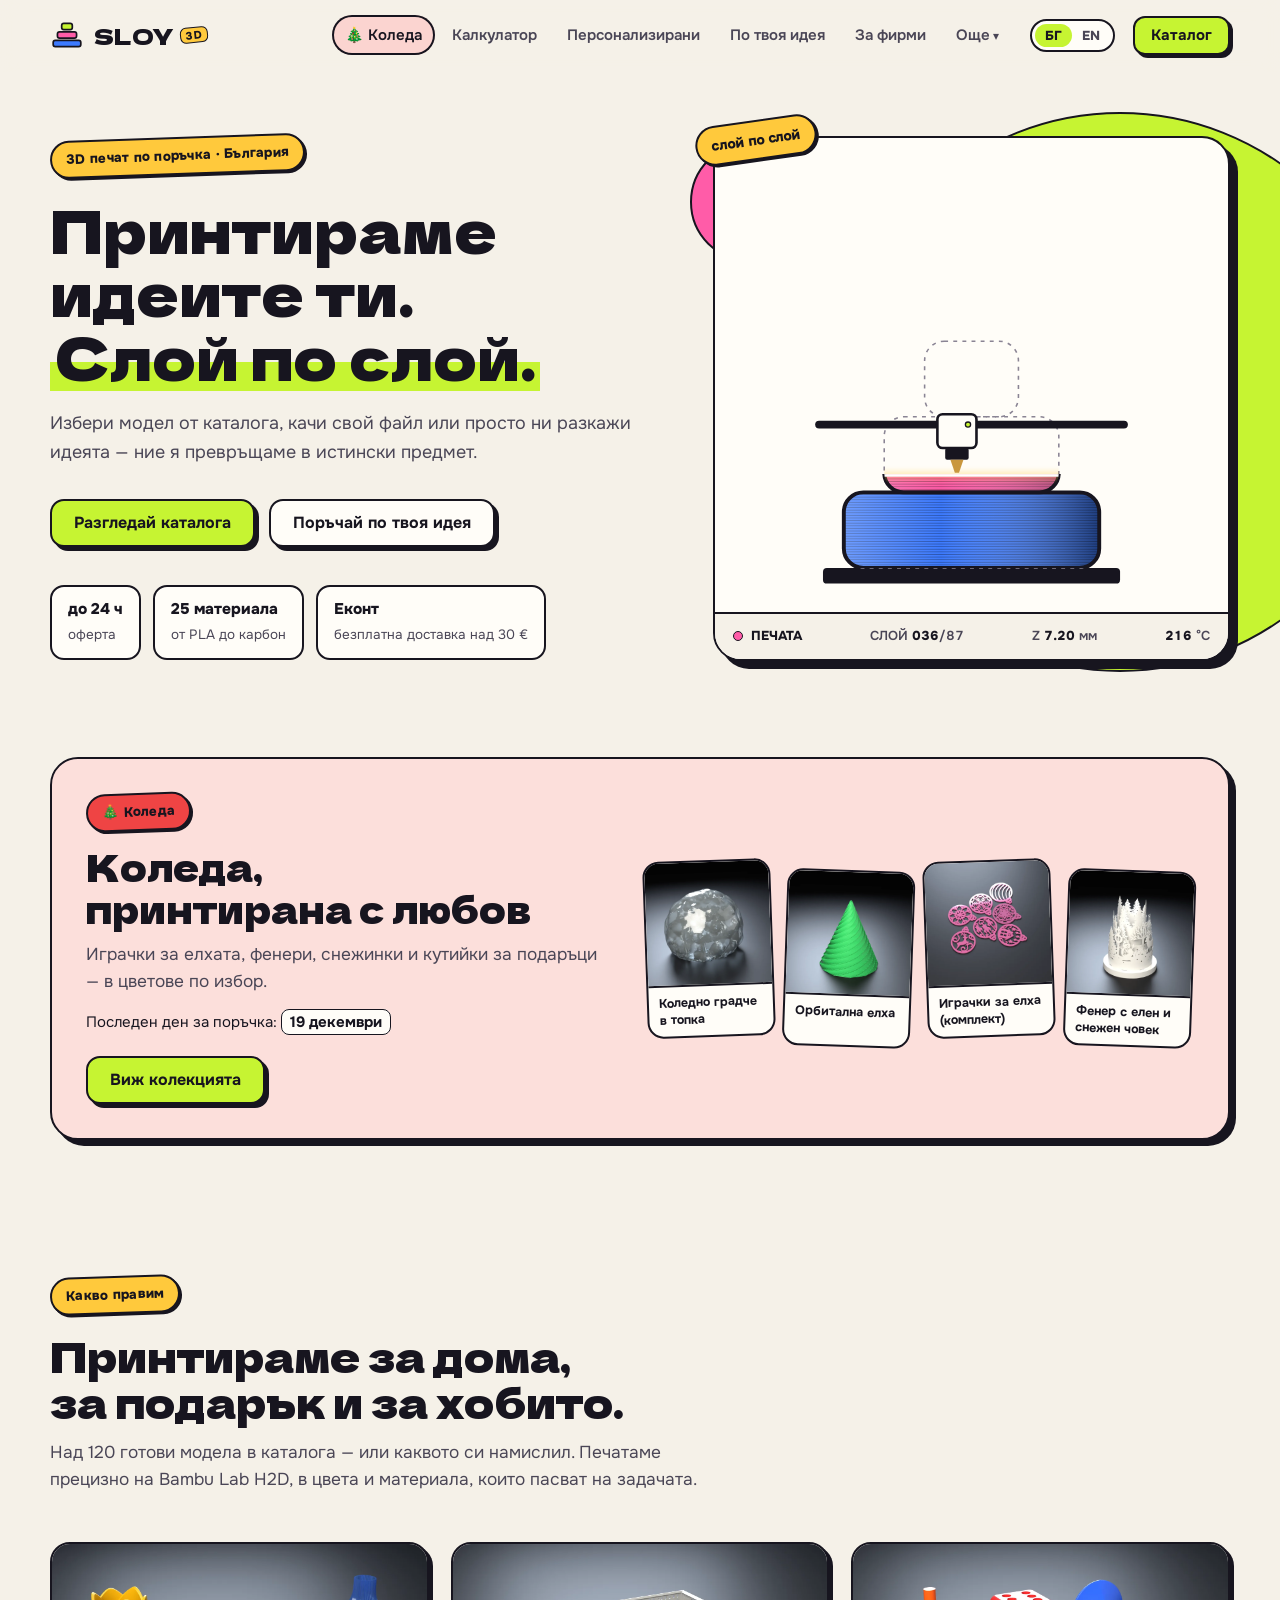
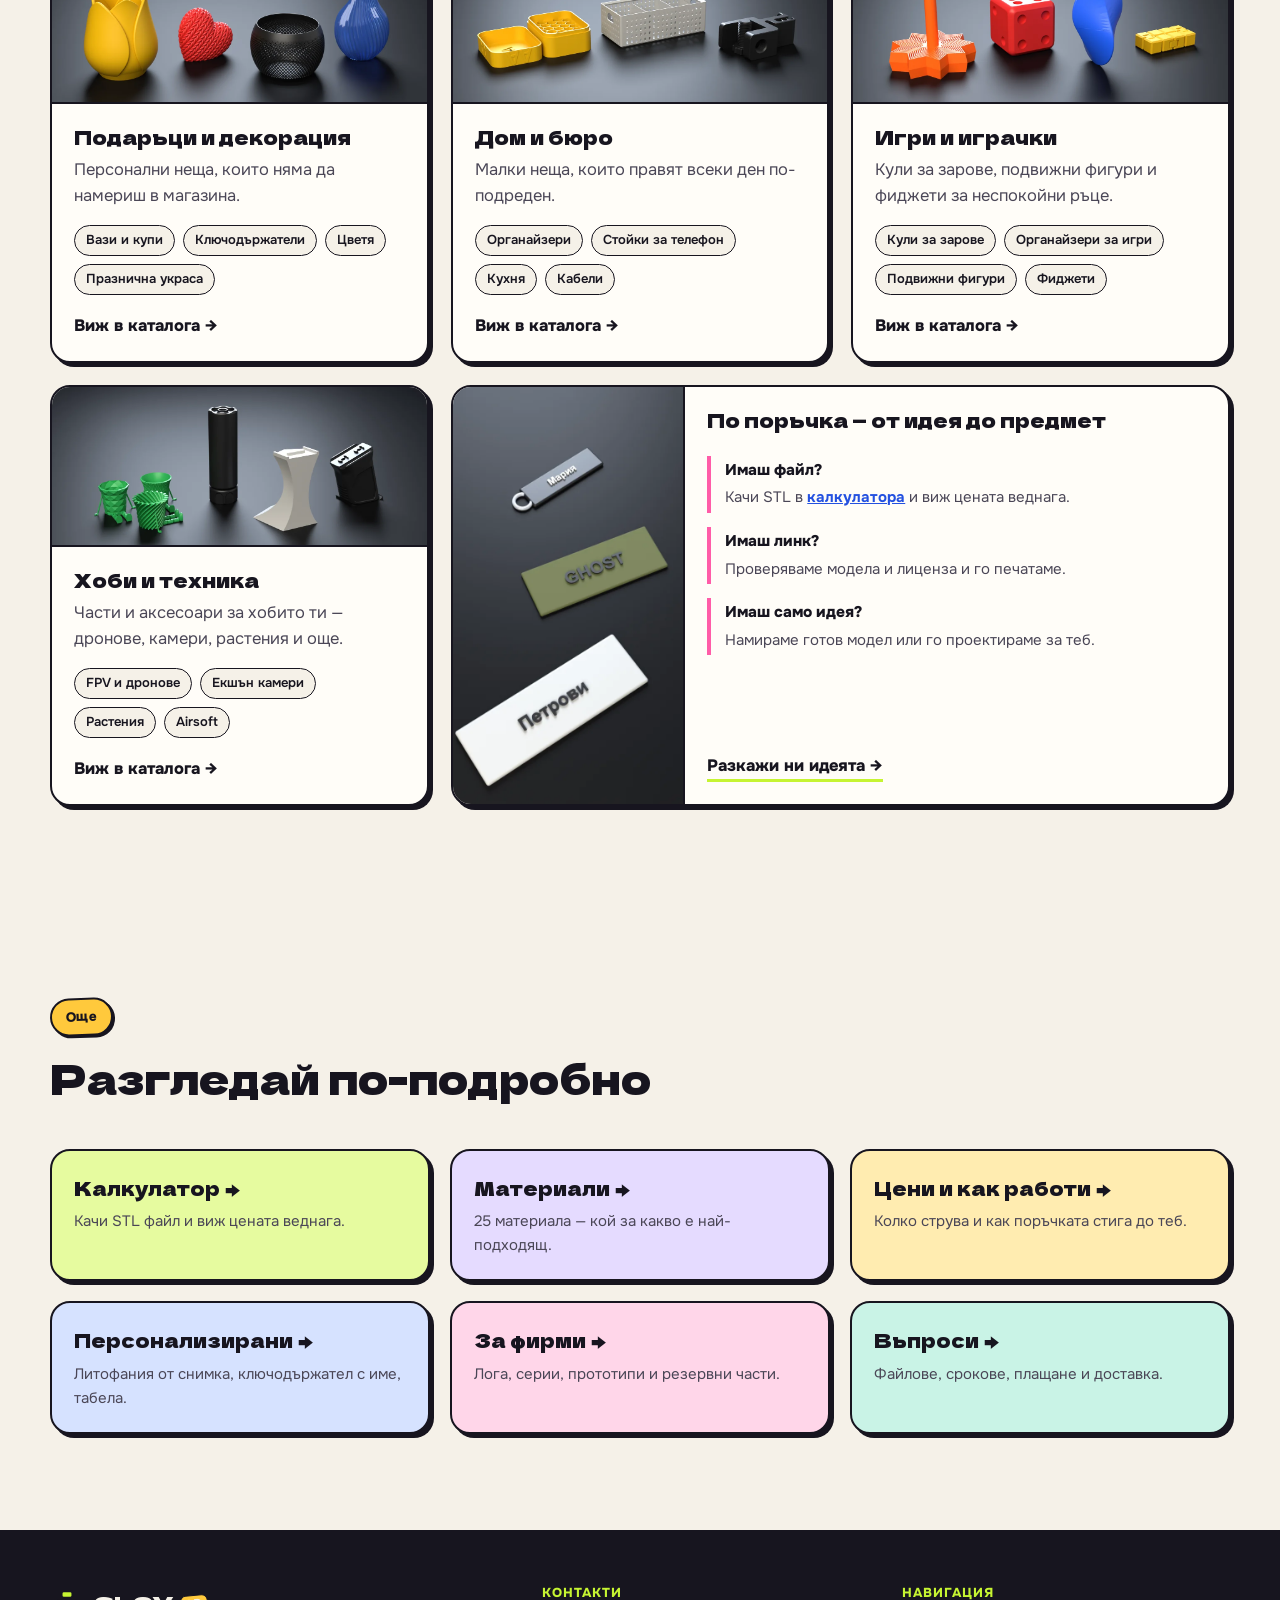
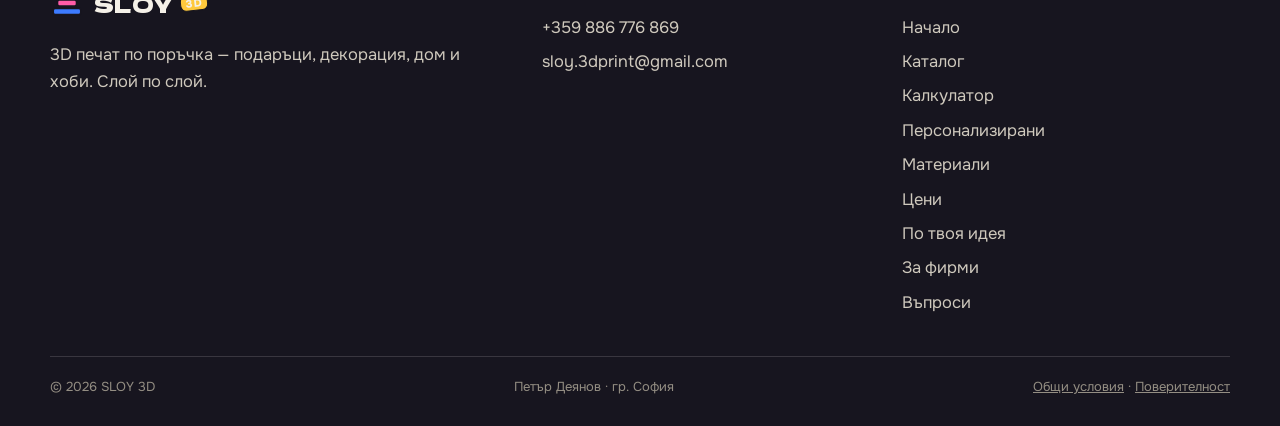
==== index.html @ d0e67b60 "Сайтът е видим за Google (noindex само на служебните страници) Co-Authored-By: Claude Opus 5.5 <nore" ====
<!doctype html>
<html lang="bg">
<head>
  <meta charset="utf-8">
  <meta name="viewport" content="width=device-width, initial-scale=1">
  <script>try{var l=new URLSearchParams(location.search).get('lang')||localStorage.getItem('sloy-lang');if(l==='en'){document.documentElement.classList.add('i18n-hide');setTimeout(function(){document.documentElement.classList.remove('i18n-hide')},1500)}}catch(e){}</script>
  <title>SLOY 3D — 3D принтиране по поръчка | Подаръци, декорация, дом и хоби</title>
  <meta name="description" content="3D печат по поръчка: подаръци, декорация, играчки, органайзери и части за дома и хобито. Пращаш файл, линк или идея — получаваш оферта до 24 часа. Доставка в цяла България.">
  <meta name="theme-color" content="#f5f1e8">
  <link rel="icon" href="favicon.svg" type="image/svg+xml">
  <meta property="og:type" content="website">
  <meta property="og:site_name" content="SLOY 3D">
  <meta property="og:title" content="SLOY 3D — Принтираме идеите ти. Слой по слой.">
  <meta property="og:description" content="3D печат по поръчка за дома, за подарък и за хобито. Оферта до 24 часа, доставка в цяла България.">
  <meta property="og:locale" content="bg_BG">
  <link rel="preconnect" href="https://fonts.googleapis.com">
  <link rel="preconnect" href="https://fonts.gstatic.com" crossorigin>
  <link rel="stylesheet" href="https://fonts.googleapis.com/css2?family=Dela+Gothic+One&family=Onest:wght@400;500;600;700;800&display=swap">
  <link rel="stylesheet" href="styles.css">
  <script src="i18n.js" defer></script>
  <script src="config.js" defer></script>
  <script src="products.js" defer></script>
  <script src="script.js" defer></script>
</head>
<body>
  <a class="skip" href="#main">Към съдържанието</a>

  <header class="site-header">
    <div class="wrap header-inner">
      <a class="brand" href="index.html" aria-label="SLOY 3D — начало">
        <svg class="brand-mark" viewBox="0 0 32 32" aria-hidden="true">
          <rect x="3" y="21" width="26" height="6" rx="2" fill="currentColor" opacity=".45"/>
          <rect x="7" y="13" width="18" height="6" rx="2" fill="currentColor" opacity=".75"/>
          <rect x="11" y="5" width="10" height="6" rx="2" class="brand-top"/>
        </svg>
        <span class="brand-word">SLOY<span class="brand-3d">3D</span></span>
      </a>
      <nav class="nav" id="nav" aria-label="Основна навигация">
        <a class="nav-only-mobile" href="katalog.html">Каталог</a>
        <a href="kalkulator.html">Калкулатор</a>
        <a href="personalizirani.html">Персонализирани</a>
        <a href="poruchka.html">По твоя идея</a>
        <a href="firmi.html">За фирми</a>
        <div class="nav-more">
          <button type="button" class="nav-more-btn" aria-expanded="false">Още</button>
          <div class="nav-more-list">
            <a href="materiali.html">Материали</a>
            <a href="ceni.html">Цени</a>
            <a href="vaprosi.html">Въпроси</a>
          </div>
        </div>
      </nav>
      <div class="lang-switch" role="group" aria-label="Език / Language">
        <button type="button" data-lang="bg" aria-pressed="true">БГ</button>
        <button type="button" data-lang="en" aria-pressed="false">EN</button>
      </div>
      <a class="btn btn-primary btn-sm header-cta" href="katalog.html">Каталог</a>
      <button class="nav-toggle" type="button" aria-expanded="false" aria-controls="nav" aria-label="Меню">
        <span></span><span></span>
      </button>
    </div>
  </header>

  <main id="main">
    <!-- ГЕРОЙ -->
    <section class="hero" id="top">
      <div class="wrap hero-grid">
        <div class="hero-copy">
          <p class="eyebrow mono">3D печат по поръчка · България</p>
          <h1>Принтираме идеите ти.<br><span class="accent">Слой по слой.</span></h1>
          <p class="lead">Избери модел от каталога, качи свой файл или просто ни разкажи идеята — ние я превръщаме в истински предмет.</p>
          <div class="hero-cta">
            <a class="btn btn-primary" href="katalog.html">Разгледай каталога</a>
            <a class="btn btn-ghost" href="poruchka.html">Поръчай по твоя идея</a>
          </div>
          <ul class="hero-facts">
            <li><strong>до 24 ч</strong><span>оферта</span></li>
            <li><strong>25 материала</strong><span>от PLA до карбон</span></li>
            <li><strong>Еконт</strong><span>безплатна доставка над 30 €</span></li>
          </ul>
        </div>

        <figure class="printer">
          <div class="printer-frame">
            <svg class="printer-svg" viewBox="0 0 240 330" role="img" aria-labelledby="printer-title">
              <title id="printer-title">3D принтер печата логото на SLOY слой по слой</title>
              <defs>
                <clipPath id="logo-clip">
                  <rect x="22" y="252" width="196" height="58" rx="15"/><rect x="53" y="194" width="134" height="58" rx="15"/><rect x="84" y="136" width="72" height="58" rx="15"/>
                </clipPath>
                <clipPath id="build-clip"><rect id="build-rect" x="0" y="136" width="240" height="174"/></clipPath>
                <pattern id="lines-blue" width="8" height="2" patternUnits="userSpaceOnUse">
                  <rect width="8" height="2" fill="#3d7bff"/>
                  <rect y="1.3" width="8" height=".7" fill="#000" opacity=".3"/>
                </pattern>
                <pattern id="lines-pink" width="8" height="2" patternUnits="userSpaceOnUse">
                  <rect width="8" height="2" fill="#ff5ca8"/>
                  <rect y="1.3" width="8" height=".7" fill="#000" opacity=".3"/>
                </pattern>
                <pattern id="lines-lime" width="8" height="2" patternUnits="userSpaceOnUse">
                  <rect width="8" height="2" fill="#c6f432"/>
                  <rect y="1.3" width="8" height=".7" fill="#000" opacity=".3"/>
                </pattern>
                <linearGradient id="fil-shade" x1="0" y1="0" x2="1" y2="0">
                  <stop offset="0" stop-color="#fff" stop-opacity=".25"/>
                  <stop offset=".38" stop-color="#fff" stop-opacity="0"/>
                  <stop offset="1" stop-color="#000" stop-opacity=".5"/>
                </linearGradient>
              </defs>
              <rect class="plate" x="6" y="310" width="228" height="12" rx="3"/>
              <g class="ghost"><rect x="22" y="252" width="196" height="58" rx="15"/><rect x="53" y="194" width="134" height="58" rx="15"/><rect x="84" y="136" width="72" height="58" rx="15"/></g>
              <g id="part">
                <g clip-path="url(#build-clip)">
                  <rect x="22" y="252" width="196" height="58" rx="15" fill="url(#lines-blue)"/><rect x="53" y="194" width="134" height="58" rx="15" fill="url(#lines-pink)"/><rect x="84" y="136" width="72" height="58" rx="15" fill="url(#lines-lime)"/>
                  <rect x="22" y="136" width="196" height="174" fill="url(#fil-shade)" clip-path="url(#logo-clip)"/>
                  <g class="logo-edge"><rect x="22" y="252" width="196" height="58" rx="15"/><rect x="53" y="194" width="134" height="58" rx="15"/><rect x="84" y="136" width="72" height="58" rx="15"/></g>
                </g>
                <rect id="hot-layer" class="hot" x="0" y="136" width="240" height="2" clip-path="url(#logo-clip)" style="opacity:0"/>
              </g>
              <g id="gantry" transform="translate(0 44)">
                <rect class="rail" x="0" y="-41" width="240" height="6" rx="3"/>
              </g>
              <g id="head" transform="translate(206 44)">
                <rect class="head-body" x="-15" y="-46" width="30" height="26" rx="4"/>
                <rect class="head-block" x="-9" y="-20" width="18" height="9" rx="1.5"/>
                <path class="head-tip" d="M-5 -11H5L1.6 -1H-1.6Z"/>
                <circle class="head-led" cx="8.5" cy="-38" r="2"/>
              </g>
            </svg>
            <figcaption class="readout mono" aria-hidden="true">
              <span class="status done" id="r-status">ГОТОВО</span>
              <span>СЛОЙ <b id="r-layer">087</b>/<span id="r-total">87</span></span>
              <span>Z <b id="r-z">17.40</b> мм</span>
              <span><b id="r-temp">215</b> °C</span>
            </figcaption>
          </div>
        </figure>
      </div>
    </section>

    <!-- ПРАЗНИК (показва се сам месец преди празника) -->
    <section class="season-banner" id="season-banner" hidden></section>

    <!-- 01 КАКВО ПРАВИМ -->
    <section class="section" id="uslugi">
      <div class="wrap">
        <header class="section-head">
          <p class="eyebrow">Какво правим</p>
          <h2>Принтираме за дома, за подарък и за хобито.</h2>
          <p class="section-lead">Над 120 готови модела в каталога — или каквото си намислил. Печатаме прецизно на Bambu Lab H2D, в цвета и материала, които пасват на задачата.</p>
        </header>

        <div class="cards">
          <article class="card">
            <div class="card-visual card-photo"><img src="img/c/gifts.webp" alt="Подаръци и декорация: лале, плетено сърце, мрежеста купа и ваза" loading="lazy" width="1200" height="525"></div>
            <div class="card-body">
              <h3>Подаръци и декорация</h3>
              <p>Персонални неща, които няма да намериш в магазина.</p>
              <ul class="tags"><li>Вази и купи</li><li>Ключодържатели</li><li>Цветя</li><li>Празнична украса</li></ul>
              <a class="card-link" href="katalog.html#gifts">Виж в каталога →</a>
            </div>
          </article>

          <article class="card">
            <div class="card-visual card-photo"><img src="img/c/home.webp" alt="Дом и бюро: кутия за батерии, органайзер и държач за слушалки" loading="lazy" width="1200" height="525"></div>
            <div class="card-body">
              <h3>Дом и бюро</h3>
              <p>Малки неща, които правят всеки ден по-подреден.</p>
              <ul class="tags"><li>Органайзери</li><li>Стойки за телефон</li><li>Кухня</li><li>Кабели</li></ul>
              <a class="card-link" href="katalog.html#home">Виж в каталога →</a>
            </div>
          </article>

          <article class="card">
            <div class="card-visual card-photo"><img src="img/c/toys.webp" alt="Игри и играчки: фиджет звезда, зар, олоид и безкрайно кубче" loading="lazy" width="1200" height="525"></div>
            <div class="card-body">
              <h3>Игри и играчки</h3>
              <p>Кули за зарове, подвижни фигури и фиджети за неспокойни ръце.</p>
              <ul class="tags"><li>Кули за зарове</li><li>Органайзери за игри</li><li>Подвижни фигури</li><li>Фиджети</li></ul>
              <a class="card-link" href="katalog.html#toys">Виж в каталога →</a>
            </div>
          </article>

          <article class="card card-decor">
            <div class="card-visual card-photo"><img src="img/c/hobby.webp" alt="Хоби и техника: саксийки, заглушител, стойка за дрон и грип" loading="lazy" width="1200" height="525"></div>
            <div class="card-body">
              <h3>Хоби и техника</h3>
              <p>Части и аксесоари за хобито ти — дронове, камери, растения и още.</p>
              <ul class="tags"><li>FPV и дронове</li><li>Екшън камери</li><li>Растения</li><li>Airsoft</li></ul>
              <a class="card-link" href="katalog.html#fpv">Виж в каталога →</a>
            </div>
          </article>

          <article class="card card-custom">
            <div class="card-visual card-photo"><img src="img/c/custom.webp" alt="По поръчка: ключодържател с име, табелка с позивна и табела за врата" loading="lazy" width="1200" height="1200"></div>
            <div class="card-body">
              <h3>По поръчка — от идея до предмет</h3>
              <div class="paths">
                <div class="path"><strong>Имаш файл?</strong><span>Качи STL в <a href="kalkulator.html">калкулатора</a> и виж цената веднага.</span></div>
                <div class="path"><strong>Имаш линк?</strong><span>Проверяваме модела и лиценза и го печатаме.</span></div>
                <div class="path"><strong>Имаш само идея?</strong><span>Намираме готов модел или го проектираме за теб.</span></div>
              </div>
              <a class="link-arrow" href="poruchka.html">Разкажи ни идеята <span aria-hidden="true">→</span></a>
            </div>
          </article>
        </div>
      </div>
    </section>

    <!-- ОЩЕ -->
    <section class="section section-hub">
      <div class="wrap">
        <header class="section-head">
          <p class="eyebrow">Още</p>
          <h2>Разгледай по-подробно</h2>
        </header>
        <div class="hub">
          <a class="hub-card" href="kalkulator.html"><strong>Калкулатор</strong><span>Качи STL файл и виж цената веднага.</span></a>
          <a class="hub-card" href="materiali.html"><strong>Материали</strong><span>25 материала — кой за какво е най-подходящ.</span></a>
          <a class="hub-card" href="ceni.html"><strong>Цени и как работи</strong><span>Колко струва и как поръчката стига до теб.</span></a>
          <a class="hub-card" href="personalizirani.html"><strong>Персонализирани</strong><span>Литофания от снимка, ключодържател с име, табела.</span></a>
          <a class="hub-card" href="firmi.html"><strong>За фирми</strong><span>Лога, серии, прототипи и резервни части.</span></a>
          <a class="hub-card" href="vaprosi.html"><strong>Въпроси</strong><span>Файлове, срокове, плащане и доставка.</span></a>
        </div>
      </div>
    </section>
  </main>

  <footer class="site-footer">
    <div class="wrap footer-grid">
      <div>
        <a class="brand" href="index.html" aria-label="SLOY 3D — начало">
          <svg class="brand-mark" viewBox="0 0 32 32" aria-hidden="true">
            <rect x="3" y="21" width="26" height="6" rx="2" fill="currentColor" opacity=".45"/>
            <rect x="7" y="13" width="18" height="6" rx="2" fill="currentColor" opacity=".75"/>
            <rect x="11" y="5" width="10" height="6" rx="2" class="brand-top"/>
          </svg>
          <span class="brand-word">SLOY<span class="brand-3d">3D</span></span>
        </a>
        <p class="footer-tag">3D печат по поръчка — подаръци, декорация, дом и хоби. Слой по слой.</p>
      </div>
      <div>
        <h4>Контакти</h4>
        <ul>
          <li><a data-phone href="#"><span data-label></span></a></li>
          <li><a data-email href="#"><span data-label></span></a></li>
          <li><a data-facebook href="#" target="_blank" rel="noopener">Facebook</a></li>
          <li><a data-messenger href="#" target="_blank" rel="noopener">Messenger</a></li>
        </ul>
      </div>
      <div>
        <h4>Навигация</h4>
        <ul>
          <li><a href="index.html">Начало</a></li>
          <li><a href="katalog.html">Каталог</a></li>
          <li><a href="kalkulator.html">Калкулатор</a></li>
          <li><a href="personalizirani.html">Персонализирани</a></li>
          <li><a href="materiali.html">Материали</a></li>
          <li><a href="ceni.html">Цени</a></li>
          <li><a href="poruchka.html">По твоя идея</a></li>
          <li><a href="firmi.html">За фирми</a></li>
          <li><a href="vaprosi.html">Въпроси</a></li>
        </ul>
      </div>
    </div>
    <div class="wrap footer-bottom">
      <span>© <span data-year>2026</span> SLOY 3D</span>
      <span data-company></span>
      <span class="legal-links"><a href="obshti-usloviya.html">Общи условия</a> · <a href="poveritelnost.html">Поверителност</a></span>
    </div>
  </footer>
</body>
</html>
---- styles.css ----
/* SLOY 3D — светла, цветна „майкърска“ визия: хартиен фон, дебели черни контури, ярки филаменти */
:root {
  color-scheme: light;
  --bg: #f5f1e8;
  --bg-2: #ece5d6;
  --paper: #fffdf8;
  --ink: #17151f;
  --ink-2: #4a4656;
  --ink-3: #8a8494;
  --soft: #ddd4c2;

  --lime: #c6f432;
  --pink: #ff5ca8;
  --blue: #3d7bff;
  --sun: #ffc93c;
  --mint: #2fd3a6;
  --grape: #8b5cf6;
  --link: #2451e0;

  /* меки тонове за категориите */
  --t-lime: #e6fb9f;
  --t-pink: #ffd6e9;
  --t-blue: #d6e2ff;
  --t-sun: #ffecb0;
  --t-mint: #c9f3e6;
  --t-grape: #e5dbff;
  --t-coral: #ffd9cc;
  --t-olive: #e2eac9;
  --t-tan: #f3e3cc;
  --t-sky: #d5f1ff;

  --ok: #0f8f52;
  --err: #d0312d;
  --radius: 20px;
  --radius-sm: 12px;
  --shadow: 4px 4px 0 var(--ink);
  --shadow-lg: 6px 6px 0 var(--ink);
  --font-display: "Dela Gothic One", "Arial Black", system-ui, sans-serif;
  --font-body: "Onest", system-ui, -apple-system, "Segoe UI", sans-serif;
  --wrap: 1180px;
}

*, *::before, *::after { box-sizing: border-box; }
html { scroll-behavior: smooth; -webkit-text-size-adjust: 100%; }
body {
  margin: 0;
  background: var(--bg);
  color: var(--ink);
  font: 400 16.5px/1.6 var(--font-body);
  -webkit-font-smoothing: antialiased;
  overflow-x: hidden;
}
img, svg { display: block; max-width: 100%; }
a { color: inherit; }
h1, h2, h3, h4 { font-family: var(--font-display); font-weight: 400; line-height: 1.12; letter-spacing: 0; margin: 0; text-wrap: balance; }
p { margin: 0; }
ul, ol { margin: 0; }
[hidden] { display: none !important; }
[id] { scroll-margin-top: 84px; }
.mono { font-variant-numeric: tabular-nums; }
.wrap { width: min(100% - 32px, var(--wrap)); margin-inline: auto; }
:focus-visible { outline: 3px solid var(--blue); outline-offset: 3px; border-radius: 8px; }
::selection { background: var(--lime); color: var(--ink); }

.skip { position: absolute; left: -999px; top: 8px; z-index: 300; padding: 10px 14px; border: 2px solid var(--ink); border-radius: 10px; background: var(--lime); font-weight: 700; }
.skip:focus { left: 8px; }

/* ---------- Header ---------- */
.site-header {
  position: sticky; top: 0; z-index: 50;
  background: rgba(245, 241, 232, .88);
  -webkit-backdrop-filter: blur(12px);
  backdrop-filter: blur(12px);
  border-bottom: 2px solid transparent;
  transition: border-color .2s;
}
.site-header.scrolled { border-bottom-color: var(--ink); }
.header-inner { display: flex; align-items: center; gap: 18px; height: 70px; }

.brand { display: inline-flex; align-items: center; gap: 10px; text-decoration: none; }
.brand-mark { width: 34px; height: 34px; flex: none; }
.brand-mark rect { stroke: var(--ink); stroke-width: 1.6; opacity: 1; }
.brand-mark rect:nth-child(1) { fill: var(--blue); }
.brand-mark rect:nth-child(2) { fill: var(--pink); }
.brand-mark rect:nth-child(3) { fill: var(--lime); }
.brand-word { font-family: var(--font-display); font-size: 22px; letter-spacing: .02em; line-height: 1; white-space: nowrap; }
.brand-3d {
  display: inline-block; margin-left: 5px; padding: 2px 5px 1px; vertical-align: 6px;
  font-family: var(--font-body); font-size: 11px; font-weight: 800; letter-spacing: .04em;
  background: var(--sun); border: 1.5px solid var(--ink); border-radius: 6px; transform: rotate(-6deg);
}

.nav { display: flex; align-items: center; gap: 4px; margin-left: auto; }
.nav a { padding: 8px 13px; white-space: nowrap; border-radius: 999px; font-size: 15px; font-weight: 600; color: var(--ink-2); text-decoration: none; transition: background-color .15s, color .15s; }
.nav a:hover { color: var(--ink); background: var(--t-lime); }
.nav a[aria-current="page"] { color: var(--ink); background: var(--lime); box-shadow: inset 0 0 0 2px var(--ink); }
.nav a.nav-season { color: var(--ink); background: color-mix(in srgb, var(--season-a) 22%, var(--paper)); box-shadow: inset 0 0 0 2px var(--ink); }
.nav-more { position: relative; }
.nav-more-btn { padding: 8px 13px; white-space: nowrap; font: 600 15px var(--font-body); color: var(--ink-2); background: none; border: 0; border-radius: 999px; cursor: pointer; transition: background-color .15s, color .15s; }
.nav-more-btn::after { content: " ▾"; font-size: .8em; }
.nav-more-btn:hover, .nav-more.open .nav-more-btn { color: var(--ink); background: var(--t-lime); }
.nav-more:has([aria-current="page"]) .nav-more-btn { color: var(--ink); background: var(--lime); box-shadow: inset 0 0 0 2px var(--ink); }
.nav-more-list {
  position: absolute; right: 0; top: calc(100% + 10px); z-index: 60; display: none; flex-direction: column; gap: 2px; min-width: 190px; padding: 8px;
  background: var(--paper); border: 2px solid var(--ink); border-radius: 18px; box-shadow: var(--shadow);
}
.nav-more-list::before { content: ""; position: absolute; left: 0; right: 0; top: -12px; height: 12px; }
.nav-more.open .nav-more-list { display: flex; }
@media (hover: hover) and (min-width: 1141px) { .nav-more:hover .nav-more-list { display: flex; } }

/* Превключвател на езика */
.i18n-hide body { visibility: hidden; }
.lang-switch { display: flex; flex: none; padding: 3px; background: var(--paper); border: 2px solid var(--ink); border-radius: 999px; }
.lang-switch button { padding: 5px 10px; font: 800 13px/1 var(--font-body); color: var(--ink-2); background: none; border: 0; border-radius: 999px; cursor: pointer; }
.lang-switch button:hover { color: var(--ink); }
.lang-switch button[aria-pressed="true"] { color: var(--ink); background: var(--lime); }

.nav-toggle {
  display: none; width: 44px; height: 44px; padding: 0; flex: none; cursor: pointer;
  flex-direction: column; justify-content: center; align-items: center; gap: 6px;
  color: var(--ink); background: var(--paper); border: 2px solid var(--ink); border-radius: 12px; box-shadow: 2px 2px 0 var(--ink);
}
.nav-toggle span { display: block; width: 18px; height: 2.5px; border-radius: 2px; background: currentColor; transition: transform .2s; }
.nav-toggle[aria-expanded="true"] span:first-child { transform: translateY(4px) rotate(45deg); }
.nav-toggle[aria-expanded="true"] span:last-child { transform: translateY(-4px) rotate(-45deg); }

/* ---------- Бутони ---------- */
.btn {
  display: inline-flex; align-items: center; justify-content: center; gap: 10px;
  padding: 14px 22px; cursor: pointer; white-space: nowrap; text-decoration: none;
  font: 700 16px/1 var(--font-body); color: var(--ink);
  border: 2px solid var(--ink); border-radius: 14px; box-shadow: var(--shadow);
  transition: transform .12s, box-shadow .12s, background-color .15s;
}
.btn:hover { transform: translate(-2px, -2px); box-shadow: var(--shadow-lg); }
.btn:active { transform: translate(3px, 3px); box-shadow: 1px 1px 0 var(--ink); }
.btn-primary { background: var(--lime); }
.btn-ghost { background: var(--paper); }
.btn-sm { padding: 10px 16px; font-size: 15px; border-radius: 12px; box-shadow: 3px 3px 0 var(--ink); }
.btn-sm:hover { box-shadow: 4px 4px 0 var(--ink); }
.btn-block { width: 100%; }
.btn:disabled { opacity: .6; cursor: progress; transform: none; box-shadow: var(--shadow); }
.link-btn { padding: 0; font: 600 15px var(--font-body); color: var(--link); background: none; border: 0; cursor: pointer; text-decoration: underline; text-underline-offset: 3px; }

.eyebrow {
  display: inline-block; padding: 6px 14px; transform: rotate(-2deg);
  font-size: 13.5px; font-weight: 800; letter-spacing: .02em;
  background: var(--sun); border: 2px solid var(--ink); border-radius: 999px; box-shadow: 2px 2px 0 var(--ink);
}
.accent { background: linear-gradient(transparent 58%, var(--lime) 58%, var(--lime) 92%, transparent 92%); padding: 0 .08em; }
.lead { max-width: 34em; font-size: clamp(1.05rem, 1.4vw, 1.2rem); color: var(--ink-2); }

/* ---------- Hero ---------- */
.hero { position: relative; padding: 64px 0 96px; overflow: hidden; }
.hero::before, .hero::after { content: ""; position: absolute; border-radius: 50%; border: 2px solid var(--ink); pointer-events: none; }
.hero::before { width: 560px; height: 560px; right: -120px; top: 40px; background: var(--lime); }
.hero::after { width: 120px; height: 120px; right: 470px; top: 70px; background: var(--pink); }
.hero-grid { position: relative; z-index: 1; display: grid; grid-template-columns: 1.08fr .92fr; gap: 56px; align-items: center; }
.hero h1 { margin: 22px 0 22px; font-size: clamp(2.2rem, 4.6vw, 3.8rem); line-height: 1.08; }
.hero-cta { display: flex; flex-wrap: wrap; gap: 14px; margin: 32px 0 38px; }
.hero-facts { list-style: none; padding: 0; display: flex; flex-wrap: wrap; gap: 12px; }
.hero-facts li { padding: 10px 16px; background: var(--paper); border: 2px solid var(--ink); border-radius: 14px; }
.hero-facts strong { display: block; font-size: 15.5px; font-weight: 800; }
.hero-facts span { font-size: 13.5px; color: var(--ink-2); }

.printer { position: relative; margin: 0; }
.printer::after {
  content: "слой по слой"; position: absolute; top: -16px; left: -18px; z-index: 2;
  padding: 7px 14px; transform: rotate(-8deg);
  font-weight: 800; font-size: 14px; background: var(--sun); border: 2px solid var(--ink); border-radius: 999px; box-shadow: 2px 2px 0 var(--ink);
}
:lang(en) .printer::after { content: "layer by layer"; }
.printer-frame {
  position: relative; overflow: hidden; padding: 26px 26px 0;
  background: var(--paper); border: 2px solid var(--ink); border-radius: 28px; box-shadow: 8px 8px 0 var(--ink);
}
.printer-svg { width: 100%; height: auto; max-height: 430px; margin-inline: auto; }
.plate { fill: var(--ink); }
.ghost { fill: none; stroke: var(--ink-3); stroke-width: 1.2; stroke-dasharray: 3 4; }
.logo-edge rect { fill: none; stroke: var(--ink); stroke-width: 3; }
.hot { fill: #fff; filter: drop-shadow(0 0 3px var(--sun)); }
.rail { fill: var(--ink); }
.head-body { fill: var(--paper); stroke: var(--ink); stroke-width: 2; }
.head-block { fill: var(--ink); }
.head-tip { fill: #c9973f; }
.head-led { fill: var(--lime); stroke: var(--ink); stroke-width: 1; }

.readout {
  display: flex; flex-wrap: wrap; justify-content: space-between; gap: 6px 12px;
  margin: 18px -26px 0; padding: 12px 18px;
  font-size: 13px; font-weight: 600; color: var(--ink-2); font-variant-numeric: tabular-nums;
  background: var(--bg); border-top: 2px solid var(--ink);
}
.readout b { color: var(--ink); font-weight: 800; }
.status { display: inline-flex; align-items: center; gap: 8px; color: var(--ink); font-weight: 800; }
.status::before { content: ""; width: 10px; height: 10px; border-radius: 50%; background: var(--pink); border: 1.5px solid var(--ink); animation: pulse 1s ease-in-out infinite; }
.status.done::before { background: var(--mint); animation: none; }
@keyframes pulse { 50% { transform: scale(.6); } }

/* ---------- Празничен банер ---------- */
.season-banner { padding: 0 0 40px; }
.season-inner {
  display: grid; grid-template-columns: 1fr 1.05fr; gap: 36px; align-items: center; padding: 34px;
  background: color-mix(in srgb, var(--season-a) 16%, var(--paper));
  border: 2px solid var(--ink); border-radius: 28px; box-shadow: var(--shadow-lg);
}
.season-copy h2 { margin: 16px 0 12px; font-size: clamp(1.6rem, 3vw, 2.3rem); }
.season-copy .eyebrow { background: var(--season-a); }
.season-deadline { margin: 14px 0 22px; font-size: 15px; }
.season-deadline strong { padding: 2px 8px; background: var(--paper); border: 1.5px solid var(--ink); border-radius: 8px; }
.season-picks { display: grid; grid-template-columns: repeat(4, 1fr); gap: 12px; }
.season-pick { display: flex; flex-direction: column; overflow: hidden; text-decoration: none; background: var(--paper); border: 2px solid var(--ink); border-radius: 16px; transition: transform .15s; }
.season-pick:nth-child(odd) { transform: rotate(-2deg); }
.season-pick:nth-child(even) { transform: rotate(2deg) translateY(10px); }
.season-pick:hover { transform: rotate(0) translateY(-4px); }
.season-pick img { width: 100%; aspect-ratio: 1; object-fit: cover; border-bottom: 2px solid var(--ink); }
.season-pick span { padding: 8px 10px; font-size: 12.5px; font-weight: 700; line-height: 1.3; }

/* ---------- Секции ---------- */
.section { padding: 96px 0; }
.section-head { max-width: 760px; margin-bottom: 48px; }
.section-head h2, .order-copy h2 { margin: 18px 0 14px; font-size: clamp(1.75rem, 3.3vw, 2.6rem); }
.section-lead { max-width: 40em; font-size: 1.08rem; color: var(--ink-2); }

/* Карти с категории (начална страница) */
.cards { display: grid; grid-template-columns: repeat(6, 1fr); gap: 22px; }
.card {
  grid-column: span 2; display: flex; flex-direction: column; overflow: hidden;
  background: var(--paper); border: 2px solid var(--ink); border-radius: var(--radius); box-shadow: var(--shadow);
  transition: transform .15s, box-shadow .15s;
}
.card:hover { transform: translate(-2px, -2px); box-shadow: var(--shadow-lg); }
.card-custom { grid-column: span 4; flex-direction: row; }
.card-visual {
  position: relative; height: 160px; flex: none; display: grid; place-items: center;
  color: var(--ink); border-bottom: 2px solid var(--ink); background: var(--t-lime);
}
.card:nth-child(1) .card-visual { background: var(--t-pink); }
.card:nth-child(2) .card-visual { background: var(--t-sun); }
.card:nth-child(3) .card-visual { background: var(--t-grape); }
.card:nth-child(4) .card-visual { background: var(--t-blue); }
.card-custom .card-visual { width: 30%; min-width: 160px; height: auto; background: var(--lime); border-bottom: 0; border-right: 2px solid var(--ink); }
.card-visual svg { width: 76px; height: 76px; transition: transform .3s; }
.card:hover .card-visual svg { transform: rotate(-8deg) scale(1.08); }
.card-visual img { width: 100%; height: 100%; object-fit: cover; }
/* студийни снимки (tools/cards.py) — тъмен фон, докато се заредят; леко приближаване при посочване */
.card-photo { background: #0c0c0f !important; overflow: hidden; }
.card-photo img { transition: transform .45s ease; }
.card:hover .card-photo img { transform: scale(1.05); }
.card-body { display: flex; flex-direction: column; flex: 1; padding: 22px; }
.card h3 { margin-bottom: 8px; font-size: 1.25rem; }
.card-body > p { color: var(--ink-2); }
.tags { list-style: none; padding: 0; margin-top: 16px; display: flex; flex-wrap: wrap; gap: 8px; }
.tags li { padding: 4px 11px; font-size: 13px; font-weight: 600; background: var(--bg); border: 1.5px solid var(--ink); border-radius: 999px; }
.paths { display: grid; gap: 14px; margin: 16px 0 22px; }
.path { padding: 2px 0 2px 14px; border-left: 4px solid var(--pink); }
.path strong { display: block; margin-bottom: 2px; font-size: 15.5px; font-weight: 800; }
.path span { font-size: 15px; color: var(--ink-2); }
.path a, .calc-alt a, .no-results a { color: var(--link); font-weight: 700; }
.link-arrow, .card-link { align-self: flex-start; font-weight: 800; color: var(--ink); text-decoration: none; border-bottom: 3px solid var(--lime); }
.link-arrow { margin-top: auto; }
.card-link { margin-top: auto; padding-top: 18px; border-bottom: 0; }
.card-link:hover, .link-arrow:hover { color: var(--link); }

/* Стъпки */
/* „Намери готов модел“ (poruchka.html#modeli) */
.models-guide { padding-top: 0; }
.model-sites { display: grid; grid-template-columns: repeat(auto-fit, minmax(200px, 1fr)); gap: 16px; margin-bottom: 28px; }
.model-site {
  display: flex; flex-direction: column; gap: 6px; padding: 18px 18px 20px; color: var(--ink); text-decoration: none;
  background: var(--paper); border: 2px solid var(--ink); border-radius: var(--radius); box-shadow: var(--shadow); transition: transform .15s, box-shadow .15s;
}
.model-site:hover { transform: translate(-2px, -2px); box-shadow: var(--shadow-lg); }
.model-site strong { font-family: var(--font-display); font-weight: 400; font-size: 1.15rem; }
.model-site strong::after { content: " ↗"; }
.model-site span { font-size: 14.5px; color: var(--ink-2); }
.model-site:nth-child(5n+1) { background: var(--t-coral); }
.model-site:nth-child(5n+2) { background: var(--t-mint); }
.model-site:nth-child(5n+3) { background: var(--t-blue); }
.model-site:nth-child(5n+4) { background: var(--t-sun); }
.model-site:nth-child(5n+5) { background: var(--t-grape); }
.steps.model-steps { grid-template-columns: repeat(3, 1fr); margin-bottom: 22px; }
.model-step-links { display: flex; flex-wrap: wrap; gap: 6px 16px; margin-top: 10px; font-weight: 700; }
.model-step-links a, .form-hint a { color: var(--link); }
.form-hint { margin: -8px 0 16px; font-size: 14px; font-weight: 700; }
.steps { list-style: none; padding: 0; display: grid; grid-template-columns: repeat(4, 1fr); gap: 22px; counter-reset: s; }
.step { position: relative; padding: 24px; background: var(--paper); border: 2px solid var(--ink); border-radius: var(--radius); box-shadow: var(--shadow); }
.step-num {
  display: inline-grid; place-items: center; width: 48px; height: 48px;
  font-family: var(--font-display); font-size: 17px; border: 2px solid var(--ink); border-radius: 50%;
}
.step:nth-child(1) .step-num { background: var(--lime); }
.step:nth-child(2) .step-num { background: var(--pink); }
.step:nth-child(3) .step-num { background: var(--sun); }
.step:nth-child(4) .step-num { background: var(--blue); color: #fff; }
.step h3 { margin: 16px 0 8px; font-size: 1.15rem; }
.step p { font-size: 15.5px; color: var(--ink-2); }

/* Материали — сравнение */
.mat-sections { display: grid; gap: 44px; }
.mat-section-title { margin-bottom: 18px; font-size: 1.5rem; }
.mat-sections + .calc-cta { margin-top: 36px; }
.mat-grid { display: grid; grid-template-columns: repeat(auto-fill, minmax(215px, 1fr)); gap: 18px; }
.mat-card { display: flex; flex-direction: column; padding: 22px 20px; background: var(--paper); border: 2px solid var(--ink); border-radius: var(--radius); box-shadow: var(--shadow); }
.mat-card:nth-child(6n+1) { --m: var(--lime); }
.mat-card:nth-child(6n+2) { --m: var(--t-grape); }
.mat-card:nth-child(6n+3) { --m: var(--sun); }
.mat-card:nth-child(6n+4) { --m: var(--t-blue); }
.mat-card:nth-child(6n+5) { --m: var(--pink); }
.mat-card:nth-child(6n+6) { --m: var(--t-mint); }
.mat-card h3 { align-self: flex-start; padding: 4px 12px; font-size: 1.15rem; background: var(--m); border: 2px solid var(--ink); border-radius: 10px; }
.mat-tag { margin: 10px 0 8px; font-weight: 800; }
.mat-uses { font-size: 14.5px; color: var(--ink-2); }
.mat-uses strong { color: var(--ink); }
.meters { margin: 18px 0 14px; display: grid; gap: 8px; }
.meter-row { display: flex; justify-content: space-between; align-items: center; gap: 8px; }
.meter-row dt { font-size: 13px; font-weight: 600; }
.meter-row dd { margin: 0; }
.meter { display: flex; gap: 3px; }
.meter i { width: 14px; height: 10px; border: 1.5px solid var(--ink); border-radius: 3px; background: var(--paper); }
.meter[style*="--v:1"] i:nth-child(-n+1),
.meter[style*="--v:2"] i:nth-child(-n+2),
.meter[style*="--v:3"] i:nth-child(-n+3),
.meter[style*="--v:4"] i:nth-child(-n+4),
.meter[style*="--v:5"] i:nth-child(-n+5) { background: var(--ink); }
.mat-note { margin-top: auto; padding-top: 10px; font-size: 13px; color: var(--ink-3); border-top: 1.5px dashed var(--soft); }

/* Цени */
.prices { display: grid; grid-template-columns: repeat(3, 1fr); gap: 22px; }
.price { padding: 26px; background: var(--paper); border: 2px solid var(--ink); border-radius: var(--radius); box-shadow: var(--shadow); }
.price-featured { background: var(--t-lime); }
.price-label { display: inline-block; padding: 3px 10px; font-size: 13px; font-weight: 800; background: var(--bg); border: 1.5px solid var(--ink); border-radius: 999px; }
.price-value { margin: 16px 0 10px; font-family: var(--font-display); font-size: 2.2rem; line-height: 1.1; }
.price-value small { margin-right: 8px; font: 600 .42em var(--font-body); color: var(--ink-2); }
.price p:last-child { font-size: 15.5px; color: var(--ink-2); }
.price .price-range { margin-top: 10px; font-size: 13.5px; font-weight: 600; color: var(--ink-3); }
.price-note { list-style: none; padding: 0; margin-top: 26px; display: flex; flex-wrap: wrap; gap: 10px 26px; font-size: 15px; font-weight: 600; }
.price-note li::before { content: "✓"; margin-right: 8px; font-weight: 800; color: var(--ok); }
.calc-cta {
  display: inline-flex; flex-wrap: wrap; gap: 6px; margin-top: 24px; padding: 14px 20px; text-decoration: none;
  background: var(--sun); border: 2px solid var(--ink); border-radius: 16px; box-shadow: var(--shadow);
  transition: transform .12s, box-shadow .12s;
}
.calc-cta:hover { transform: translate(-2px, -2px); box-shadow: var(--shadow-lg); }

/* Поръчка по идея */
.section-order { background: var(--t-blue); border-block: 2px solid var(--ink); }
.order-grid { display: grid; grid-template-columns: .85fr 1.15fr; gap: 56px; align-items: start; }
.direct { display: grid; gap: 12px; max-width: 400px; margin-top: 30px; }
.direct a {
  display: flex; align-items: center; gap: 14px; padding: 12px 16px; text-decoration: none;
  background: var(--paper); border: 2px solid var(--ink); border-radius: 14px; box-shadow: 3px 3px 0 var(--ink);
  transition: transform .12s, box-shadow .12s;
}
.direct a:hover { transform: translate(-2px, -2px); box-shadow: 5px 5px 0 var(--ink); }
.direct .ico { width: 40px; height: 40px; flex: none; display: grid; place-items: center; background: var(--lime); border: 2px solid var(--ink); border-radius: 50%; }
.direct .ico svg { width: 20px; height: 20px; }
.direct small { display: block; font-size: 12.5px; color: var(--ink-3); line-height: 1.3; }
.direct strong { font-weight: 800; }

.form-card { padding: 30px; background: var(--paper); border: 2px solid var(--ink); border-radius: 24px; box-shadow: var(--shadow-lg); }
.field { display: flex; flex-direction: column; gap: 7px; min-width: 0; margin: 0 0 18px; padding: 0; border: 0; }
.field > span, .field legend { padding: 0; font-size: 14.5px; font-weight: 700; }
.field legend { margin-bottom: 10px; }
.field-row { display: grid; grid-template-columns: 1fr 1fr; gap: 14px; }
input, textarea, select {
  width: 100%; padding: 12px 14px; font: inherit; color: var(--ink);
  background: var(--paper); border: 2px solid var(--ink); border-radius: 12px;
  transition: box-shadow .15s;
}
input::placeholder, textarea::placeholder { color: var(--ink-3); }
input:focus, textarea:focus, select:focus { outline: none; box-shadow: 0 0 0 4px color-mix(in srgb, var(--blue) 30%, transparent); }
textarea { resize: vertical; min-height: 110px; }
select {
  appearance: none; -webkit-appearance: none; padding-right: 40px; cursor: pointer;
  background-image: url("data:image/svg+xml,%3Csvg xmlns='http://www.w3.org/2000/svg' viewBox='0 0 24 24' fill='none' stroke='%2317151f' stroke-width='2.5' stroke-linecap='round'%3E%3Cpath d='m6 9 6 6 6-6'/%3E%3C/svg%3E");
  background-repeat: no-repeat; background-position: right 12px center; background-size: 18px;
}
.tried input:invalid, .tried textarea:invalid { border-color: var(--err); background: #fff2f1; }

.chips { display: flex; flex-wrap: wrap; gap: 8px; }
.chip { position: relative; }
.chip input { position: absolute; opacity: 0; width: 1px; height: 1px; }
.chip span {
  display: inline-block; padding: 8px 14px; cursor: pointer; user-select: none;
  font-size: 14px; font-weight: 700; background: var(--paper); border: 2px solid var(--ink); border-radius: 999px;
  transition: background-color .15s, transform .12s;
}
.chip span:hover { background: var(--t-lime); }
.chip input:checked + span { background: var(--lime); box-shadow: 2px 2px 0 var(--ink); transform: translate(-1px, -1px); }
.chip input:focus-visible + span { outline: 3px solid var(--blue); outline-offset: 2px; }

.hp { position: absolute; left: -9999px; }
.form-note { margin: 4px 0 18px; padding: 12px 14px; font-size: 14px; color: var(--ink-2); background: var(--t-sun); border: 2px dashed var(--ink); border-radius: 12px; }
.form-status { min-height: 1.4em; margin-top: 12px; font-size: 14.5px; font-weight: 600; }
.form-status.ok { color: var(--ok); }
.form-status.err { color: var(--err); }
.form-privacy { font-size: 12.5px; color: var(--ink-3); }

.success { padding: 44px 10px; text-align: center; }
.success svg { width: 64px; height: 64px; margin: 0 auto 18px; color: var(--ink); background: var(--lime); border-radius: 50%; }
.success h3 { margin-bottom: 10px; font-size: 1.5rem; }
.success p { margin-bottom: 20px; color: var(--ink-2); }
.success .form-note { text-align: left; }

/* FAQ */
.faq { max-width: 880px; display: grid; gap: 12px; }
.faq details { background: var(--paper); border: 2px solid var(--ink); border-radius: 16px; transition: box-shadow .15s; }
.faq details[open] { box-shadow: var(--shadow); }
.faq summary {
  display: flex; justify-content: space-between; align-items: center; gap: 20px;
  padding: 18px 22px; cursor: pointer; list-style: none; font-size: 1.06rem; font-weight: 800;
}
.faq summary::-webkit-details-marker { display: none; }
.faq summary::after {
  content: "+"; flex: none; display: grid; place-items: center; width: 32px; height: 32px;
  font-size: 22px; font-weight: 600; line-height: 1; background: var(--lime); border: 2px solid var(--ink); border-radius: 50%; transition: transform .2s;
}
.faq details[open] summary::after { transform: rotate(45deg); }
.faq details p { max-width: 46em; padding: 0 22px 20px; color: var(--ink-2); }

/* Footer */
.site-footer { padding: 56px 0 28px; color: var(--bg); background: var(--ink); }
.site-footer .brand-word { color: var(--bg); }
.footer-grid { display: grid; grid-template-columns: 1.4fr 1fr 1fr; gap: 32px; }
.footer-grid h4 { margin-bottom: 14px; font-family: var(--font-body); font-size: 13px; font-weight: 800; letter-spacing: .08em; text-transform: uppercase; color: var(--lime); }
.footer-grid ul { list-style: none; padding: 0; display: grid; gap: 8px; }
.footer-grid ul a { color: #cfc9bd; text-decoration: none; }
.footer-grid ul a:hover { color: var(--lime); }
.footer-tag { max-width: 26em; margin-top: 14px; color: #cfc9bd; }
.footer-credit { max-width: 32em; margin-top: 12px; font-size: 12.5px; color: #948e83; }
.footer-bottom { display: flex; flex-wrap: wrap; justify-content: space-between; gap: 10px; margin-top: 40px; padding-top: 20px; font-size: 13px; color: #948e83; border-top: 1px solid #39363f; }

/* ---------- Отделни страници ---------- */
.page-head { position: relative; padding: 52px 0 8px; }
.page-head h1 { margin: 18px 0 14px; font-size: clamp(2rem, 4.2vw, 3.2rem); }
.page-head + .section { padding-top: 40px; }
.section-first { padding-top: 64px; }
.section-first h1 { margin: 18px 0 14px; font-size: clamp(1.9rem, 3.6vw, 2.8rem); }
.nav-only-mobile { display: none; }
.hub { display: grid; grid-template-columns: repeat(auto-fit, minmax(300px, 1fr)); gap: 20px; }
.hub-card {
  display: flex; flex-direction: column; gap: 6px; padding: 22px; text-decoration: none;
  background: var(--paper); border: 2px solid var(--ink); border-radius: var(--radius); box-shadow: var(--shadow);
  transition: transform .12s, box-shadow .12s;
}
.hub-card:hover { transform: translate(-2px, -2px); box-shadow: var(--shadow-lg); }
.hub-card strong { font-family: var(--font-display); font-weight: 400; font-size: 1.2rem; }
.hub-card strong::after { content: " →"; }
.hub-card span { color: var(--ink-2); font-size: 15px; }
.hub-card:nth-child(1) { background: var(--t-lime); }
.hub-card:nth-child(2) { background: var(--t-grape); }
.hub-card:nth-child(3) { background: var(--t-sun); }
.hub-card:nth-child(4) { background: var(--t-blue); }
.faq + .calc-cta, .mat-grid + .calc-cta { margin-top: 32px; }
.hub.b2b { grid-template-columns: repeat(3, 1fr); }
.b2b-card strong::after { content: none; }
.b2b-card:hover { transform: none; box-shadow: var(--shadow); }
.hub-card:nth-child(5) { background: var(--t-pink); }
.hub-card:nth-child(6) { background: var(--t-mint); }

/* Клиенти (За фирми) — логата им, с линк към сайта им */
.clients { display: grid; grid-template-columns: repeat(3, 1fr); gap: 20px; margin: 0; padding: 0; list-style: none; }
.client {
  position: relative; display: flex; flex-direction: column; align-items: center; justify-content: center; gap: 16px; height: 100%;
  padding: 34px 22px 26px; text-align: center; color: var(--ink); text-decoration: none;
  background: var(--paper); border: 2px solid var(--ink); border-radius: var(--radius); box-shadow: var(--shadow);
  transition: transform .12s, box-shadow .12s;
}
.client::after { content: "↗"; position: absolute; top: 14px; right: 18px; font-size: 15px; color: var(--ink-3); }
.client:hover { transform: translate(-2px, -2px); box-shadow: var(--shadow-lg); }
.client-logo { display: flex; flex-wrap: wrap; align-items: center; justify-content: center; gap: 12px 14px; min-height: 92px; max-width: 100%; }
.client-logo img { display: block; width: min(100%, 250px); height: auto; }
.client-logo .client-mark { width: 72px; height: 72px; border-radius: 14px; }
.client-kind { font-size: 15px; color: var(--ink-2); }
/* имената, изписани като в сайтовете им */
.wm-tapicera { font: 600 23px/1 "Cormorant Garamond", Georgia, serif; letter-spacing: .18em; color: #1e1728; }
.wm-silkern { font: 400 50px/1 "Prata", Georgia, serif; letter-spacing: .02em; color: #0a0a0b; }

/* ---------- Pop-up с отстъпка ---------- */
.promo { position: fixed; inset: 0; z-index: 250; display: grid; place-items: center; padding: 16px; }
.promo-backdrop { position: absolute; inset: 0; background: rgba(23, 21, 31, .55); animation: fade-in .25s ease; }
.promo-card {
  position: relative; width: min(440px, 100%); max-height: calc(100dvh - 32px); overflow-y: auto;
  padding: 34px 30px 24px; text-align: center;
  background: var(--paper); border: 2px solid var(--ink); border-radius: 28px; box-shadow: 8px 8px 0 var(--ink);
  animation: pop-in .4s cubic-bezier(.2, .9, .3, 1.25);
}
@keyframes pop-in { from { transform: scale(.85) rotate(-2deg); opacity: 0; } }
.promo-x { top: 12px; right: 12px; }
.promo-pct {
  display: inline-block; margin-top: 18px; padding: 6px 26px; transform: rotate(-4deg);
  font-family: var(--font-display); font-size: clamp(3.4rem, 12vw, 4.6rem); line-height: 1.1;
  background: var(--lime); border: 2px solid var(--ink); border-radius: 999px; box-shadow: var(--shadow);
}
.promo-card h2 { margin: 18px 0 10px; font-size: 1.45rem; }
.promo-text { margin-bottom: 18px; color: var(--ink-2); }
.promo-form input:not(.hp) { margin-bottom: 12px; }
.promo-form .form-status { min-height: 0; margin-top: 8px; }
.promo-no { margin-top: 8px; padding: 4px; font: 600 14px var(--font-body); color: var(--ink-3); text-decoration: underline; background: none; border: 0; cursor: pointer; }
.promo-no:hover { color: var(--ink); }
.promo-done .btn { margin-top: 4px; }
.sum-discount { margin: 2px 0 0; font-weight: 800; color: var(--ok); }

/* Експресна изработка, промокод, многоцветен печат */
.order-extras { display: grid; gap: 10px; margin-bottom: 14px; }
.check { display: flex; gap: 10px; align-items: flex-start; padding: 10px 12px; cursor: pointer; font-size: 14px; background: var(--t-sun); border: 2px solid var(--ink); border-radius: 12px; }
.check input { width: 20px; height: 20px; margin: 1px 0 0; flex: none; accent-color: var(--ink); }
.check strong { font-weight: 800; }
.code-row { display: flex; gap: 8px; }
.code-row input { flex: 1; min-width: 0; padding: 9px 12px; text-transform: uppercase; letter-spacing: .04em; }
.code-row input::placeholder { text-transform: none; letter-spacing: 0; }
.code-status { min-height: 0; font-size: 13px; font-weight: 700; }
.code-status:empty { display: none; }
.code-status.ok { color: var(--ok); }
.code-status.err { color: var(--err); }
.sum-lines:empty { display: none; }
.sum-lines { display: grid; gap: 4px; font-size: 14px; }
.sum-lines p { display: flex; justify-content: space-between; gap: 10px; }
.sum-lines .disc { color: var(--ok); font-weight: 700; }
.sum-lines .warn { display: block; font-size: 12.5px; color: var(--ink-3); }
.sum-lines .ship { display: block; font-size: 13px; font-weight: 700; color: var(--ink-2); }
.sum-lines .ship.ok { color: var(--ok); }
.extra-colors:empty { display: none; }
.extra-colors { display: grid; gap: 14px; margin-top: 16px; }

/* ---------- Правни страници и съгласие ---------- */
.legal { max-width: 780px; }
.legal h2 { margin: 34px 0 10px; font-size: 1.25rem; }
.legal p, .legal li { color: var(--ink-2); }
.legal ul { padding-left: 20px; display: grid; gap: 6px; }
.legal a { color: var(--link); }
.legal-date { font-size: 14px; color: var(--ink-3) !important; }
mark.todo { padding: 0 4px; background: var(--t-sun); border: 1.5px dashed var(--ink); border-radius: 6px; color: var(--ink); }
.legal-links a { color: inherit; }
.legal-links a:hover { color: var(--lime); }
.consent { display: flex; gap: 10px; align-items: flex-start; margin: 4px 0 16px; font-size: 14px; cursor: pointer; }
.consent input { width: 20px; height: 20px; margin: 1px 0 0; flex: none; accent-color: var(--ink); }
.consent a { color: var(--link); font-weight: 700; }
.tried .consent input:invalid + span { color: var(--err); }
.promo-legal { margin-top: 10px; font-size: 12px; color: var(--ink-3); }
.promo-legal a { color: inherit; }

/* ---------- Каталог ---------- */
body.locked { overflow: hidden; }
.cart-btn svg { width: 19px; height: 19px; }
.cart-count {
  min-width: 24px; height: 24px; padding: 0 6px; border-radius: 999px;
  font: 800 12.5px/20px var(--font-body); text-align: center; color: var(--lime); background: var(--ink); border: 2px solid var(--ink);
}
.cart-count.bump { animation: bump .4s ease; }
@keyframes bump { 40% { transform: scale(1.4) rotate(-8deg); } }

.catalog-head, .calc-head { position: relative; padding: 52px 0 24px; }
.catalog-head h1, .calc-head h1 { margin: 18px 0 14px; font-size: clamp(2rem, 4.2vw, 3.2rem); }
.catalog-head.is-season::before {
  content: ""; position: absolute; inset: 16px 16px 0; z-index: -1; border-radius: 32px;
  border: 2px solid var(--ink);
  background:
    radial-gradient(circle at 92% 20%, var(--season-b) 0 70px, transparent 71px),
    radial-gradient(circle at 80% 85%, var(--season-a) 0 46px, transparent 47px),
    color-mix(in srgb, var(--season-a) 14%, var(--paper));
}
.catalog-head.is-season .eyebrow { background: var(--season-a); }
.catalog-head { isolation: isolate; }

.search {
  display: flex; align-items: center; gap: 10px; max-width: 520px; margin-top: 26px; padding: 0 16px;
  background: var(--paper); border: 2px solid var(--ink); border-radius: 14px; box-shadow: 3px 3px 0 var(--ink);
}
.search svg { width: 20px; height: 20px; flex: none; color: var(--ink-2); }
.search input { padding: 13px 0; border: 0; background: transparent; }
.search input:focus { box-shadow: none; }
.search:focus-within { box-shadow: 3px 3px 0 var(--ink), 0 0 0 4px color-mix(in srgb, var(--blue) 30%, transparent); }

.filters { display: flex; flex-wrap: wrap; gap: 8px; margin-top: 20px; }
.filter {
  display: inline-flex; align-items: center; gap: 7px; padding: 8px 14px; cursor: pointer;
  font: 700 14.5px var(--font-body); color: var(--ink); background: var(--paper);
  border: 2px solid var(--ink); border-radius: 999px; transition: background-color .15s;
}
.filter:hover { background: var(--t-lime); }
.filter .n { font-size: 12px; font-weight: 600; color: var(--ink-3); }
.filter[aria-pressed="true"] { color: var(--lime); background: var(--ink); }
.filter[aria-pressed="true"] .n { color: var(--t-lime); }
.filter-season { background: var(--t-sun); }
.pd-options { display: grid; gap: 10px; }
.pd-options .field { margin: 0; }
.pd-options select.invalid, .pd-options input.invalid { border-color: var(--err); background: #fff2f1; }
/* airsoft: „Пасва на“ */
.subfilters.fitfilters { align-items: center; border-style: solid; border-color: var(--ink); background: var(--t-olive); }
.fit-label { padding: 0 4px 0 6px; font-size: 13px; font-weight: 800; }
.fit-links { display: flex; flex-wrap: wrap; gap: 4px 14px; margin-left: auto; padding: 0 6px; font-size: 13px; font-weight: 700; }
.fit-links a { color: var(--link); }
.product-fit { align-self: flex-start; padding: 1px 8px; font-size: 11.5px; font-weight: 700; color: var(--ink-2); background: var(--t-olive); border: 1.5px dashed var(--ink-3); border-radius: 999px; }
.pd-fit { margin-top: 12px; padding: 10px 14px; font-size: 13.5px; line-height: 1.5; background: var(--t-mint); border: 2px solid var(--ink); border-radius: 12px; }
.pd-fit p + p { margin-top: 4px; }
.pd-fit-on { font-weight: 800; }
.pd-fit strong::before { content: "✓ "; color: var(--ok); }
.pd-fit a { display: inline-block; margin-top: 4px; font-weight: 700; color: var(--link); }
/* мерки на продукта */
.pd-dims { margin-top: 12px; font-size: 14px; font-weight: 700; font-variant-numeric: tabular-nums; }
.pd-dims::before { content: "📏 "; }
#pd-size-info { font-variant-numeric: tabular-nums; }
.tx-note { margin: -4px 0 14px; }
.subfilters { display: flex; flex-wrap: wrap; gap: 6px; margin-top: 10px; padding: 8px; background: var(--paper); border: 2px dashed var(--ink-3); border-radius: 16px; }
.subfilter {
  display: inline-flex; align-items: baseline; gap: 6px; padding: 6px 12px; cursor: pointer;
  font: 700 13.5px var(--font-body); color: var(--ink); background: var(--bg); border: 2px solid var(--ink); border-radius: 999px;
  transition: background-color .15s;
}
.subfilter:hover { background: var(--t-lime); }
.subfilter .n { font-size: 11.5px; font-weight: 600; color: var(--ink-3); }
.subfilter[aria-pressed="true"] { background: var(--lime); box-shadow: 2px 2px 0 var(--ink); }
.subfilter:focus-visible { outline: 3px solid var(--blue); outline-offset: 2px; }

.catalog { padding: 22px 0 96px; }
.products { display: grid; grid-template-columns: repeat(auto-fill, minmax(230px, 1fr)); gap: 20px; }
.product {
  --cat: var(--t-lime);
  display: flex; flex-direction: column; width: 100%; padding: 0; overflow: hidden; text-align: left; cursor: pointer;
  font: inherit; color: inherit; background: var(--paper);
  border: 2px solid var(--ink); border-radius: var(--radius); box-shadow: var(--shadow);
  transition: transform .15s, box-shadow .15s;
}
.product:hover { transform: translate(-2px, -2px); box-shadow: var(--shadow-lg); }
.product[data-cat="airsoft"] { --cat: var(--t-olive); }
.product[data-cat="fpv"] { --cat: var(--t-blue); }
.product[data-cat="games"] { --cat: var(--t-grape); }
.product[data-cat="toys"] { --cat: var(--t-lime); }
.product[data-cat="decor"] { --cat: var(--t-coral); }
.product[data-cat="gifts"] { --cat: var(--t-pink); }
.product[data-cat="home"] { --cat: var(--t-sun); }
.product[data-cat="desk"] { --cat: var(--t-sky); }
.product[data-cat="plants"] { --cat: var(--t-mint); }
.product[data-cat="pets"] { --cat: var(--t-tan); }
.product-media, .pd-media { position: relative; display: block; aspect-ratio: 4 / 3; overflow: hidden; background: var(--cat, var(--bg-2)); border-bottom: 2px solid var(--ink); }
/* студийните снимки са на тъмен фон — докато се заредят, фонът е същият */
.product-media:has(img[src^="img/p/"]), .pd-media:has(#pd-img[src^="img/p/"]) { background: #0c0c0f; }
.product-media img, .pd-media img { width: 100%; height: 100%; object-fit: cover; transition: transform .45s ease; }
.product:hover .product-media img { transform: scale(1.05); }
.noimg img { visibility: hidden; }
.noimg::after { content: "снимка скоро"; position: absolute; inset: 0; display: grid; place-items: center; font-size: 13px; font-weight: 700; color: var(--ink-2); }
.product-body { display: flex; flex-direction: column; gap: 8px; flex: 1; padding: 14px 16px 16px; }
.product-cat { align-self: flex-start; padding: 2px 9px; font-size: 11.5px; font-weight: 800; background: var(--cat); border: 1.5px solid var(--ink); border-radius: 999px; }
.product-name { font-weight: 800; font-size: 1rem; line-height: 1.3; }
.product-foot { display: flex; justify-content: space-between; align-items: baseline; gap: 10px; margin-top: auto; padding-top: 8px; }
.product-price { font-family: var(--font-display); font-size: 1.15rem; white-space: nowrap; }
.product-price small { margin-right: 5px; font: 600 12.5px var(--font-body); color: var(--ink-2); }
.no-results { padding: 40px 0; text-align: center; font-size: 1.05rem; color: var(--ink-2); }

.catalog-cta {
  display: flex; flex-wrap: wrap; align-items: center; justify-content: space-between; gap: 18px;
  margin-top: 48px; padding: 26px 28px; background: var(--sun); border: 2px solid var(--ink); border-radius: 24px; box-shadow: var(--shadow-lg);
}
.catalog-cta h2 { margin-bottom: 6px; font-size: 1.3rem; }
.catalog-cta p { color: var(--ink-2); }

/* Странични панели */
.drawer { position: fixed; inset: 0; z-index: 100; }
.drawer-backdrop { position: absolute; inset: 0; background: rgba(23, 21, 31, .5); animation: fade-in .2s ease; }
.drawer-panel {
  position: absolute; top: 0; right: 0; bottom: 0; width: min(500px, 100%);
  overflow-y: auto; overscroll-behavior: contain; background: var(--paper); border-left: 2px solid var(--ink);
  animation: slide-in .3s cubic-bezier(.2, .8, .2, 1);
}
@keyframes fade-in { from { opacity: 0; } }
@keyframes slide-in { from { transform: translateX(100%); } }
@keyframes sheet-in { from { transform: translateY(100%); } }
.drawer-top { position: sticky; top: 0; z-index: 3; height: 0; }
.drawer-close {
  position: absolute; top: 14px; right: 14px; width: 42px; height: 42px; padding: 0;
  display: grid; place-items: center; cursor: pointer; color: var(--ink);
  background: var(--paper); border: 2px solid var(--ink); border-radius: 50%; box-shadow: 2px 2px 0 var(--ink);
}
.drawer-close svg { width: 18px; height: 18px; }
.drawer-close:hover { background: var(--lime); }
.drawer-body { padding: 22px 24px 32px; }
.drawer-body-pad { padding-top: 26px; }
.drawer-body h2 { margin: 10px 0 10px; padding-right: 48px; font-size: 1.45rem; }
.pd-media { background: var(--bg-2); }
.pd-3d { position: absolute; inset: 0; background: radial-gradient(circle at 50% 40%, var(--paper), var(--bg-2)); cursor: grab; }
.pd-3d:active { cursor: grabbing; }
.pd-3d canvas { display: block; width: 100%; height: 100%; touch-action: none; }
.pd-views { position: absolute; left: 14px; top: 14px; z-index: 2; display: flex; padding: 3px; background: var(--paper); border: 2px solid var(--ink); border-radius: 999px; }
.pd-views button { padding: 6px 12px; font: 800 13px var(--font-body); color: var(--ink); background: none; border: 0; border-radius: 999px; cursor: pointer; }
.pd-views button[aria-pressed="true"] { background: var(--lime); }
.pd-3d-hint { position: absolute; left: 0; right: 0; bottom: 10px; z-index: 2; text-align: center; font-size: 12px; font-weight: 600; color: var(--ink-2); pointer-events: none; }
.pd-cat { display: inline-block; padding: 2px 10px; font-size: 12px; font-weight: 800; background: var(--t-lime); border: 1.5px solid var(--ink); border-radius: 999px; }
.pd-desc { color: var(--ink-2); }
.pd-assembly { margin-top: 12px; padding: 8px 12px; font-size: 13.5px; font-weight: 600; background: var(--t-sun); border: 2px solid var(--ink); border-radius: 12px; }
.pd-assembly::before { content: "🔧 "; }

.opt { margin-top: 24px; }
.opt-head { display: flex; justify-content: space-between; align-items: baseline; gap: 10px; margin-bottom: 10px; font-size: 15px; font-weight: 800; }
.opt-hint, .opt-value { font-size: 12.5px; font-weight: 600; color: var(--ink-3); text-align: right; }
.opt-value { color: var(--ink-2); }
.opt-note { margin-top: 10px; font-size: 13px; color: var(--ink-3); }

.materials { display: flex; flex-wrap: wrap; gap: 8px; }
.materials:has(.mat-group), .materials:has(.mat-picker) { display: block; }
.mat-picker { display: grid; gap: 10px; }
.mat-families { display: flex; flex-wrap: wrap; gap: 8px; }
.mat-family {
  padding: 9px 16px; cursor: pointer; font: 800 14.5px var(--font-body); color: var(--ink);
  background: var(--paper); border: 2px solid var(--ink); border-radius: 12px; transition: background-color .15s, transform .12s;
}
.mat-family:hover { background: var(--t-lime); }
.mat-family.is-active { color: var(--paper); background: var(--ink); box-shadow: 3px 3px 0 var(--lime); transform: translate(-1px, -1px); }
.mat-family:focus-visible { outline: 3px solid var(--blue); outline-offset: 2px; }
.mat-family .rec-star { color: var(--pink); }
.mat-variants { display: flex; flex-wrap: wrap; gap: 8px; padding: 12px; background: var(--bg); border: 2px dashed var(--ink-3); border-radius: 14px; }
.mat-group-label { display: block; margin-bottom: 6px; font-size: 12px; font-weight: 800; letter-spacing: .06em; text-transform: uppercase; color: var(--ink-3); }
.mat-group-chips { display: flex; flex-wrap: wrap; gap: 8px; }
.mat { position: relative; }
.mat input { position: absolute; opacity: 0; width: 1px; height: 1px; }
.mat span {
  display: inline-block; padding: 9px 15px; cursor: pointer; user-select: none;
  font-size: 14.5px; font-weight: 800; background: var(--paper); border: 2px solid var(--ink); border-radius: 12px;
  transition: background-color .15s, transform .12s, box-shadow .12s;
}
.mat span:hover { background: var(--t-lime); }
.mat input:checked + span { background: var(--lime); box-shadow: 3px 3px 0 var(--ink); transform: translate(-2px, -2px); }
.mat input:focus-visible + span { outline: 3px solid var(--blue); outline-offset: 2px; }
.mat.rec span::after { content: " ★"; color: var(--pink); -webkit-text-stroke: .4px var(--ink); }
.mat-info { margin-top: 14px; padding: 12px 14px; font-size: 14px; line-height: 1.5; color: var(--ink-2); background: var(--t-lime); border: 2px solid var(--ink); border-radius: 12px; }
.mat-info strong, .mat-tip strong { display: block; margin-bottom: 3px; color: inherit; font-weight: 800; }
.mat-info strong { color: var(--ink); }
.mat-info em, .mat-tip em { display: block; margin-top: 5px; font-style: normal; font-size: 12.5px; opacity: .75; }

.mat-tip {
  position: fixed; z-index: 200; width: max-content; max-width: 270px; padding: 12px 14px; pointer-events: none;
  font-size: 13.5px; line-height: 1.5; color: var(--bg); background: var(--ink); border-radius: 12px;
  box-shadow: 4px 4px 0 var(--lime);
  animation: fade-in .12s ease;
}
.mat-tip strong { color: var(--lime); }
.mat-tip::after { content: ""; position: absolute; left: var(--ax, 50%); bottom: -6px; width: 12px; height: 12px; margin-left: -6px; background: var(--ink); transform: rotate(45deg); }
.mat-tip.below::after { top: -6px; bottom: auto; }

.swatches { display: flex; flex-wrap: wrap; gap: 10px; }
.swatch { position: relative; }
.swatch input { position: absolute; opacity: 0; width: 1px; height: 1px; }
.swatch span {
  display: block; width: 32px; height: 32px; cursor: pointer;
  background: var(--c); border: 2px solid var(--ink); border-radius: 50%;
  transition: transform .15s, box-shadow .15s;
}
.swatch span:hover { transform: scale(1.12); }
.swatch input:checked + span { box-shadow: 0 0 0 3px var(--paper), 0 0 0 5px var(--ink); transform: scale(1.05); }
.swatch input:focus-visible + span { outline: 3px solid var(--blue); outline-offset: 5px; }

.opt-row { display: flex; justify-content: space-between; align-items: flex-end; gap: 20px; }
.stepper { display: inline-flex; align-items: center; overflow: hidden; background: var(--paper); border: 2px solid var(--ink); border-radius: 12px; }
.stepper button { width: 42px; height: 44px; padding: 0; font-size: 20px; font-weight: 700; color: var(--ink); background: transparent; border: 0; cursor: pointer; }
.stepper button:hover { background: var(--t-lime); }
.stepper input { width: 46px; height: 44px; padding: 0; text-align: center; font-weight: 800; border: 0; border-inline: 2px solid var(--ink); border-radius: 0; }
.stepper input:focus { box-shadow: none; background: var(--t-lime); }
.stepper-sm button { width: 32px; height: 32px; font-size: 16px; }
.stepper-sm input { width: 36px; height: 32px; font-size: 14px; }
.pd-price-box { text-align: right; }
.pd-price-box .opt-head { display: block; margin-bottom: 2px; }
.pd-price-box strong { display: block; font-family: var(--font-display); font-size: 1.9rem; line-height: 1.1; }
.pd-unit { font-size: 12.5px; font-weight: 600; color: var(--ink-3); }
.pd-note { margin-top: 22px; }
.pd-note textarea { min-height: 70px; }
#pd-add { margin-top: 4px; }
.credit { margin-top: 18px; font-size: 12.5px; line-height: 1.55; color: var(--ink-3); }
.credit a { color: var(--link); }

/* Количка */
.cart-item { display: grid; grid-template-columns: 64px 1fr auto; gap: 14px; align-items: start; padding: 16px 0; border-bottom: 2px dashed var(--soft); }
.cart-item img { width: 64px; height: 64px; object-fit: cover; background: var(--bg-2); border: 2px solid var(--ink); border-radius: 12px; }
.ci-name { font-weight: 800; line-height: 1.3; }
.ci-meta { font-size: 13px; color: var(--ink-2); }
.ci-note { font-size: 12.5px; color: var(--ink-3); }
.ci-controls { display: flex; align-items: center; gap: 12px; margin-top: 8px; }
.ci-remove { padding: 0; font: 600 13px var(--font-body); color: var(--ink-3); text-decoration: underline; background: none; border: 0; cursor: pointer; }
.ci-remove:hover { color: var(--err); }
.ci-price { font-weight: 800; white-space: nowrap; text-align: right; }
.cart-empty { padding: 44px 0 20px; text-align: center; color: var(--ink-2); }
.cart-empty p { margin-bottom: 18px; }
.cart-summary { margin-top: 20px; }
.sum-row { display: flex; justify-content: space-between; align-items: baseline; font-weight: 800; }
.sum-row strong { font-family: var(--font-display); font-size: 1.6rem; }
.sum-note { margin: 4px 0 18px; font-size: 13px; color: var(--ink-3); }
.checkout-sum { margin-top: 6px; padding-top: 16px; border-top: 2px solid var(--ink); }
.back-link { margin-bottom: 6px; padding: 0; font: 700 14px var(--font-body); color: var(--ink-2); background: none; border: 0; cursor: pointer; }
.back-link:hover { color: var(--ink); }
#checkout-form h2 { margin-bottom: 20px; }

.toast {
  position: fixed; left: 50%; bottom: 24px; z-index: 150; display: flex; align-items: center; gap: 14px;
  max-width: calc(100% - 32px); padding: 10px 10px 10px 18px; font-size: 14.5px; font-weight: 700;
  color: var(--bg); background: var(--ink); border-radius: 16px; box-shadow: 4px 4px 0 var(--lime);
  transform: translate(-50%, calc(100% + 40px)); transition: transform .3s cubic-bezier(.2, .8, .2, 1);
}
.toast.show { transform: translate(-50%, 0); }
.toast button { flex: none; padding: 8px 12px; font: 800 13.5px var(--font-body); color: var(--ink); background: var(--lime); border: 0; border-radius: 10px; cursor: pointer; }

/* ---------- Калкулатор ---------- */
.calc { position: relative; padding: 18px 0 72px; }
.calc.drag::after {
  content: "Пусни файла тук"; position: fixed; inset: 16px; z-index: 90; display: grid; place-items: center;
  font-family: var(--font-display); font-size: clamp(1.6rem, 4vw, 2.6rem); pointer-events: none;
  background: color-mix(in srgb, var(--lime) 82%, transparent); border: 3px dashed var(--ink); border-radius: 28px;
}
.calc-error { margin-bottom: 16px; padding: 12px 16px; font-weight: 600; background: #ffe3e1; border: 2px solid var(--err); border-radius: 12px; }
.drop-box {
  display: flex; flex-direction: column; align-items: center; gap: 10px; padding: 56px 24px; text-align: center;
  background: var(--paper); border: 3px dashed var(--ink); border-radius: 28px;
}
.drop-icon { width: 76px; height: 76px; padding: 14px; background: var(--lime); border: 2px solid var(--ink); border-radius: 50%; box-shadow: var(--shadow); }
.drop-box h2 { margin-top: 10px; font-size: clamp(1.4rem, 3vw, 2rem); }
.drop-box > p { color: var(--ink-2); }
.drop-note { font-size: 14px; color: var(--ink-3) !important; }
.calc-alt { margin-top: 18px; text-align: center; color: var(--ink-2); }

.calc-stage { display: grid; grid-template-columns: 1.25fr .9fr; gap: 28px; align-items: start; }
.viewer-box { position: relative; overflow: hidden; height: min(62vh, 560px); min-height: 340px; background: radial-gradient(circle at 50% 35%, var(--paper), var(--bg-2)); border: 2px solid var(--ink); border-radius: 24px; box-shadow: var(--shadow-lg); }
.viewer { position: absolute; inset: 0; cursor: grab; }
.viewer:active { cursor: grabbing; }
.viewer canvas { display: block; width: 100%; height: 100%; touch-action: none; }
.viewer-dims { position: absolute; left: 14px; top: 14px; padding: 5px 12px; font-size: 13px; font-weight: 800; background: var(--sun); border: 2px solid var(--ink); border-radius: 999px; pointer-events: none; }
.viewer-reset { position: absolute; right: 14px; top: 14px; padding: 6px 12px; font: 700 13px var(--font-body); color: var(--ink); background: var(--paper); border: 2px solid var(--ink); border-radius: 999px; cursor: pointer; }
.viewer-reset:hover { background: var(--lime); }
.viewer-hint { position: absolute; left: 0; right: 0; bottom: 12px; text-align: center; font-size: 12.5px; font-weight: 600; color: var(--ink-2); pointer-events: none; }

.files { display: flex; flex-wrap: wrap; align-items: flex-start; gap: 10px; margin-top: 18px; }
.file-list { display: contents; }
.file-chip { display: flex; align-items: stretch; overflow: hidden; background: var(--paper); border: 2px solid var(--ink); border-radius: 14px; }
.file-chip.active { background: var(--t-lime); box-shadow: 3px 3px 0 var(--ink); }
.file-pick { display: grid; grid-template-columns: auto 1fr; column-gap: 8px; padding: 8px 6px 8px 12px; text-align: left; font: inherit; color: inherit; background: none; border: 0; cursor: pointer; }
.file-dot { grid-row: span 2; align-self: center; width: 16px; height: 16px; background: var(--c); border: 2px solid var(--ink); border-radius: 50%; }
.file-name { max-width: 190px; overflow: hidden; font-size: 14px; font-weight: 800; white-space: nowrap; text-overflow: ellipsis; }
.file-meta { font-size: 12px; font-weight: 600; color: var(--ink-2); }
.file-remove { width: 34px; padding: 0; font-size: 20px; color: var(--ink-2); background: none; border: 0; border-left: 2px solid var(--ink); cursor: pointer; }
.file-remove:hover { color: var(--err); background: #ffe3e1; }

.calc-panel { padding: 24px; background: var(--paper); border: 2px solid var(--ink); border-radius: 24px; box-shadow: var(--shadow-lg); }
.calc-panel h2 { margin: 2px 0 8px; overflow-wrap: anywhere; font-size: 1.3rem; }
.cf-label { font-size: 13px; font-weight: 700; color: var(--ink-3); }
.cf-stats { display: flex; flex-wrap: wrap; gap: 6px 14px; font-size: 14px; font-weight: 600; color: var(--ink-2); }
.fit-badge { display: inline-block; margin-top: 10px; padding: 3px 10px; font-size: 12.5px; font-weight: 800; background: var(--t-mint); border: 1.5px solid var(--ink); border-radius: 999px; }
.fit-badge::before { content: "✓ "; }
.fit-badge.warn { background: var(--t-sun); }
.fit-badge.warn::before { content: "! "; }
.scale-row { display: flex; align-items: center; gap: 14px; }
.scale-row input[type="range"] { flex: 1; padding: 0; border: 0; accent-color: var(--ink); background: none; }
.scale-num { display: flex; align-items: center; gap: 6px; font-weight: 800; }
.scale-num input { width: 84px; padding: 8px 10px; text-align: right; font-weight: 800; }
.calc-total { margin-top: 24px; padding-top: 18px; border-top: 2px solid var(--ink); }
.order-items { list-style: none; padding: 0; margin: 4px 0 16px; display: grid; gap: 10px; }
.order-items li { display: flex; justify-content: space-between; gap: 12px; padding: 10px 12px; background: var(--bg); border: 2px solid var(--ink); border-radius: 12px; }
.order-items span { overflow-wrap: anywhere; font-weight: 800; }
.order-items small { display: block; font-size: 12.5px; font-weight: 600; color: var(--ink-2); }
.calc-how { padding-top: 40px; }

/* ---------- Персонализирани ---------- */
.sr-only { position: absolute; width: 1px; height: 1px; overflow: hidden; clip: rect(0 0 0 0); white-space: nowrap; }
.tool-tabs { display: flex; flex-wrap: wrap; gap: 10px; margin-top: 26px; }
.tool-tabs [role="tab"] {
  display: inline-flex; align-items: center; gap: 10px; padding: 12px 20px; cursor: pointer;
  font: 800 16px var(--font-body); color: var(--ink); background: var(--paper);
  border: 2px solid var(--ink); border-radius: 999px; transition: background-color .15s, transform .12s;
}
.tool-tabs [role="tab"] svg { width: 22px; height: 22px; }
.tool-tabs [role="tab"]:hover { background: var(--t-lime); }
.tool-tabs [aria-selected="true"] { background: var(--lime); box-shadow: 3px 3px 0 var(--ink); transform: translate(-1px, -1px); }
.custom-canvas { position: absolute; inset: 0; width: 100%; height: 100%; display: block; }
#litho-canvas { cursor: grab; touch-action: none; }
#litho-canvas:active { cursor: grabbing; }
.litho-empty { position: absolute; inset: 0; display: flex; flex-direction: column; align-items: center; justify-content: center; gap: 10px; padding: 24px; text-align: center; }
.litho-empty h2 { margin-top: 6px; font-size: clamp(1.4rem, 3vw, 2rem); }
.litho-box.drag { outline: 3px dashed var(--ink); outline-offset: -12px; background: var(--t-lime); }
.light-switch { position: absolute; left: 14px; top: 14px; display: flex; overflow: hidden; background: var(--paper); border: 2px solid var(--ink); border-radius: 999px; }
.light-switch button { padding: 6px 12px; font: 700 13px var(--font-body); color: var(--ink); background: none; border: 0; cursor: pointer; }
.light-switch button + button { border-left: 2px solid var(--ink); }
.light-switch [aria-pressed="true"] { background: var(--sun); }
.litho-box .viewer-hint { color: var(--ink-3); }
.text-box .viewer-dims { left: 14px; top: 14px; }
.font-sample { font-style: normal; font-size: 15px; }
.calc-panel .field { margin: 0; }
.calc-panel .field + .field { margin-top: 10px; }
.add-btn { margin-top: 20px; }
.custom-cart {
  display: grid; grid-template-columns: 1.25fr .9fr; gap: 28px; align-items: start; margin-top: 28px; padding: 24px;
  background: var(--t-lime); border: 2px solid var(--ink); border-radius: 24px; box-shadow: var(--shadow-lg);
}
.custom-cart h2 { font-size: 1.3rem; }
.custom-cart .files { margin-top: 12px; }
.custom-cart .file-pick { cursor: default; }
.custom-cart .file-name { max-width: 260px; }
.custom-cart-sum { padding: 18px; background: var(--paper); border: 2px solid var(--ink); border-radius: 18px; }

/* ---------- Табло (tablo.html) ---------- */
.admin-badge { padding: 4px 12px; font-size: 13px; font-weight: 800; background: var(--sun); border: 2px solid var(--ink); border-radius: 999px; }
.admin-logout { margin-left: auto; }
.admin-main { padding: 34px 0 80px; }
.admin-card { max-width: 520px; margin: 40px auto; padding: 30px; background: var(--paper); border: 2px solid var(--ink); border-radius: 24px; box-shadow: var(--shadow-lg); }
.admin-card h1 { margin-bottom: 14px; font-size: 1.7rem; }
.admin-card p { color: var(--ink-2); }
.admin-card code { font-size: .92em; }
.admin .tool-tabs { margin: 0 0 22px; }
.admin-count { min-width: 24px; padding: 1px 7px; font-size: 13px; color: #fff; background: var(--pink); border: 2px solid var(--ink); border-radius: 999px; }
.admin-bar { display: flex; flex-wrap: wrap; align-items: center; gap: 10px; margin: 0 0 18px; }
.admin-bar select, .admin-search { width: auto; padding: 8px 12px; }
.admin-search { flex: 1 1 220px; }
.admin-msg { font-size: 14px; font-weight: 700; color: var(--ink-2); }
.admin-note { margin-bottom: 14px; color: var(--ink-2); }
.admin-empty { padding: 28px; text-align: center; color: var(--ink-3); }
.admin-empty.err { color: var(--err); }
.admin-orders { display: grid; gap: 16px; }
.order-card { padding: 18px 20px; background: var(--paper); border: 2px solid var(--ink); border-left-width: 10px; border-radius: 18px; box-shadow: var(--shadow); }
.order-card.st-new { border-left-color: var(--sun); }
.order-card.st-printing { border-left-color: var(--blue); }
.order-card.st-sent { border-left-color: var(--lime); }
.order-card.st-cancelled { border-left-color: var(--ink-3); opacity: .75; }
.order-top { display: flex; flex-wrap: wrap; align-items: baseline; gap: 6px 14px; margin-bottom: 8px; }
.order-no { font-family: var(--font-display); font-weight: 400; font-size: 1.1rem; }
.order-status { padding: 2px 10px; font-size: 12.5px; font-weight: 800; background: var(--bg); border: 1.5px solid var(--ink); border-radius: 999px; }
.order-date { font-size: 13.5px; color: var(--ink-3); }
.order-total { margin-left: auto; }
.order-who, .order-ship { font-size: 15px; }
.order-ship { color: var(--ink-2); }
.tag { padding: 1px 8px; font-size: 12px; font-weight: 800; background: var(--t-blue); border: 1.5px solid var(--ink); border-radius: 999px; }
.tag-hot { background: var(--t-sun); }
.order-items-box { margin-top: 10px; }
.order-items-box summary { cursor: pointer; font-weight: 700; }
.order-items-box pre { margin: 8px 0; padding: 12px; overflow-x: auto; white-space: pre-wrap; font: 13.5px/1.5 var(--font-body); background: var(--bg); border-radius: 12px; }
.order-items-box p { font-size: 14px; }
.order-actions { display: flex; flex-wrap: wrap; align-items: center; gap: 8px; margin-top: 12px; }
.order-actions select, .order-actions input { width: auto; padding: 8px 10px; }
.order-actions select { min-width: 150px; }
.order-actions input { flex: 0 1 200px; }
.admin-table-wrap { overflow-x: auto; margin-bottom: 16px; background: var(--paper); border: 2px solid var(--ink); border-radius: 18px; }
.admin-table { width: 100%; border-collapse: collapse; font-size: 15px; }
.admin-table th, .admin-table td { padding: 8px 12px; text-align: left; border-bottom: 1.5px solid var(--bg-2); white-space: nowrap; }
.admin-table th { font-size: 13px; color: var(--ink-3); }
.admin-table td .file-dot { display: inline-block; vertical-align: -3px; margin-right: 8px; }
.admin-table input { width: 100%; min-width: 90px; padding: 6px 10px; }
.admin-table [data-grams] { width: 110px; }
.admin-table .file-remove { width: 34px; height: 34px; border: 0; border-radius: 10px; }
.admin-table tr.low td:first-child, .admin-table tr.low td:nth-child(2) { color: var(--ink-3); text-decoration: line-through; }
.admin-table tr.bad { background: #fff2f1; }
.admin-hint { margin-top: 14px; font-size: 14px; color: var(--ink-3); }
.econt-office select { width: 100%; }
.bank-box { display: grid; gap: 4px; margin: 14px 0; padding: 14px 16px; text-align: left; background: var(--t-sun); border: 2px solid var(--ink); border-radius: 14px; }
.bank-details { font-weight: 800; font-variant-numeric: tabular-nums; word-break: break-word; }
.tag-bank { background: var(--t-sun); }
.tag-paid { background: var(--lime); }
.admin-sub { margin: 18px 0 10px; font-size: 1.05rem; }
.admin-table tr.warn td { background: var(--t-sun); }
.print-row { display: flex; flex-direction: column; align-items: flex-start; gap: 10px; margin: 8px 0; }
.print-job { display: flex; flex-wrap: wrap; align-items: center; gap: 6px 8px; max-width: 100%; min-width: 0; }
.print-job .btn, .print-row > .btn { white-space: normal; text-align: left; max-width: 100%; }
.print-job small { flex-basis: 100%; font-size: 12.5px; color: var(--ink-2); }
.order-use { font-size: 13.5px; color: var(--ink-2); }
.pay-status { max-width: 560px; margin: 60px auto; padding: 30px; text-align: center; background: var(--paper); border: 2px solid var(--ink); border-radius: 24px; box-shadow: var(--shadow-lg); }
.pay-status h1 { margin-bottom: 12px; font-size: 1.8rem; text-wrap: balance; }
.pay-status p { color: var(--ink-2); }
.pay-status .btn { margin-top: 18px; }
.pay-status.ok { border-color: var(--ink); background: var(--t-lime); }
.pay-status.warn { background: var(--t-sun); }
.econt-row { display: flex; flex-wrap: wrap; align-items: center; gap: 8px; margin-top: 10px; font-size: 15px; }
.order-econt { display: grid; gap: 12px; margin-top: 14px; padding: 14px; background: var(--bg); border: 2px dashed var(--blue); border-radius: 14px; }
.order-econt .order-actions { margin-top: 0; }
.econt-grid { display: grid; grid-template-columns: repeat(auto-fit, minmax(150px, 1fr)); gap: 10px 12px; }
.econt-grid .wide { grid-column: 1 / -1; }
.econt-grid .field { margin: 0; }
.econt-grid select, .econt-grid input:not([type="checkbox"]) { width: 100%; }
.econt-test { padding: 8px 12px; font-size: 14px; font-weight: 700; background: var(--t-sun); border-radius: 10px; }
.field-hint { display: block; margin-top: 4px; font-size: 13px; font-weight: 600; color: var(--err); }
.field-hint:empty { display: none; }
.postcode-field { max-width: 180px; }
.admin-stats { display: grid; grid-template-columns: repeat(auto-fit, minmax(150px, 1fr)); gap: 10px; margin-bottom: 18px; }
.stat { display: grid; gap: 2px; padding: 12px 16px; background: var(--paper); border: 2px solid var(--ink); border-radius: 16px; }
.stat span { font-size: 13px; font-weight: 700; color: var(--ink-3); }
.stat strong { font-size: 1.35rem; font-variant-numeric: tabular-nums; }
.stat strong small { font-size: 14px; font-weight: 600; color: var(--ink-3); }
.stat.hot { background: var(--t-sun); box-shadow: 3px 3px 0 var(--ink); }
.admin-banner { display: flex; flex-wrap: wrap; align-items: center; gap: 10px 14px; margin-bottom: 18px; padding: 12px 16px; font-weight: 700; background: var(--lime); border: 2px solid var(--ink); border-radius: 16px; box-shadow: var(--shadow); }
.order-card.st-done { border-left-color: var(--pink); }
.order-cnote { margin-top: 6px; padding: 8px 12px; font-size: 15px; background: var(--t-sun); border-radius: 12px; }
.order-mynote { flex: 1 1 220px !important; }
.order-written { margin-top: 8px; font-size: 13.5px; font-weight: 600; color: var(--ink-3); }
.order-notify { display: inline-flex; align-items: center; gap: 6px; font-size: 13.5px; font-weight: 600; color: var(--ink-2); cursor: pointer; white-space: nowrap; }
.order-actions .order-notify input { flex: none !important; width: 18px; height: 18px; padding: 0; margin: 0; accent-color: var(--ink); }
.order-compose { display: grid; gap: 10px; margin-top: 14px; padding: 14px; background: var(--bg); border: 2px dashed var(--ink-3); border-radius: 14px; }
.order-compose textarea { min-height: 130px; }
.order-compose .order-actions { margin-top: 0; }
.lead-msg { margin-top: 8px; white-space: pre-wrap; font-size: 15px; }
.order-items-box pre a, .lead-msg a { word-break: break-all; }
.codes-table input { min-width: 70px; }
.codes-table .code-input { min-width: 160px; font-weight: 700; text-transform: uppercase; }
.codes-table input[type="date"] { min-width: 140px; }
.codes-table input[type="checkbox"] { width: 20px; min-width: 0; height: 20px; }
.codes-table select { width: auto; padding: 6px 8px; }
.codes-table tr.low td:first-child input { color: var(--ink-3); text-decoration: line-through; }
@media (max-width: 640px) {
  .clients { grid-template-columns: 1fr; }
  .order-actions select, .order-actions input, .order-mynote { flex: 1 1 100% !important; }
  .order-total { margin-left: 0; }
  .admin-stats { grid-template-columns: repeat(3, minmax(0, 1fr)); gap: 8px; }
  .stat { padding: 8px 10px; border-radius: 12px; }
  .stat span { font-size: 11.5px; line-height: 1.25; }
  .stat strong { font-size: 1.1rem; }
  .stat strong small { display: block; font-size: 12px; }
}

/* ---------- Празнични анимации (fx.js) ---------- */
.fx-layer { position: fixed; inset: 0; z-index: 55; overflow: hidden; pointer-events: none; }
.fx-dim { position: absolute; inset: 0; background: radial-gradient(ellipse at 50% 35%, rgba(23, 21, 31, .08) 25%, rgba(23, 21, 31, .55) 100%); animation: fx-dim 3.6s ease-in-out forwards; }
.fx-moon {
  position: absolute; right: 9%; top: 16%; width: clamp(90px, 14vw, 170px); aspect-ratio: 1; border: 2px solid var(--ink); border-radius: 50%;
  background: radial-gradient(circle at 36% 34%, #fffbe6, #ffe27a 58%, #f2c14c); box-shadow: 0 0 70px 24px rgba(255, 220, 110, .35);
  animation: fx-moon 3.6s ease-in-out forwards;
}
@keyframes fx-dim { 0% { opacity: 0; } 25%, 65% { opacity: 1; } 100% { opacity: 0; } }
@keyframes fx-moon { 0% { opacity: 0; transform: translateY(30px) scale(.9); } 25%, 65% { opacity: 1; transform: none; } 100% { opacity: 0; transform: translateY(-12px); } }

.fx-bat { position: absolute; left: 0; top: var(--y); width: var(--s); animation: fx-fly var(--d) linear forwards; }
.fx-bat.rtl { animation-name: fx-fly-rtl; }
.fx-bat > div { animation: fx-bob calc(var(--d) / 4) ease-in-out infinite alternate; }
.fx-bat svg, .mini-bat svg { display: block; width: 100%; overflow: visible; fill: var(--ink); }
.fx-bat .wing, .mini-bat .wing { transform-box: view-box; transform-origin: 50px 24px; animation: fx-flap-l .2s ease-in-out infinite alternate; }
.fx-bat .wing-r, .mini-bat .wing-r { animation-name: fx-flap-r; }
.fx-bat .eye, .mini-bat .eye { fill: #ffd84d; }
@keyframes fx-fly { from { transform: translateX(-15vw); } to { transform: translateX(115vw); } }
@keyframes fx-fly-rtl { from { transform: translateX(115vw); } to { transform: translateX(-15vw); } }
@keyframes fx-bob { from { transform: translateY(-18px); } to { transform: translateY(18px); } }
@keyframes fx-flap-l { from { transform: rotate(26deg); } to { transform: rotate(-18deg); } }
@keyframes fx-flap-r { from { transform: rotate(-26deg); } to { transform: rotate(18deg); } }

.fx-ghost { position: absolute; left: var(--x); bottom: -110px; width: var(--s); animation: fx-rise var(--d) ease-out forwards; }
.fx-ghost > div { animation: fx-sway 1.6s ease-in-out infinite alternate; }
.fx-ghost svg { display: block; width: 100%; overflow: visible; }
.fx-ghost .body { fill: #fffdf8; stroke: var(--ink); stroke-width: 3; stroke-linejoin: round; }
.fx-ghost .face { fill: var(--ink); }
@keyframes fx-rise { 0% { transform: translateY(0); opacity: 0; } 15% { opacity: .95; } 80% { opacity: .9; } 100% { transform: translateY(-78vh); opacity: 0; } }
@keyframes fx-sway { from { transform: translateX(-16px) rotate(-6deg); } to { transform: translateX(16px) rotate(6deg); } }

/* паякът: конецът (scaleY) и тялото (translateY) се движат с еднакво темпо, затова тялото винаги е на края на конеца */
.fx-spider { position: absolute; top: -60px; right: clamp(18px, 9vw, 140px); width: 46px; --t: 1.8s; --ease: cubic-bezier(.3, 1.35, .5, 1); }
.fx-spider .swing { transform-origin: 50% 0; animation: fx-dangle 2.6s ease-in-out var(--t) infinite alternate; }
.fx-spider .thread { display: block; width: 1.5px; height: calc(var(--y) + 60px); margin: 0 auto -6px; background: var(--ink); transform-origin: 50% 0; transform: scaleY(0); animation: fx-thread-down var(--t) var(--ease) forwards; }
.fx-spider svg { display: block; width: 100%; overflow: visible; fill: var(--ink); transform: translateY(calc(-1 * var(--y) - 60px)); animation: fx-body-down var(--t) var(--ease) forwards; }
.fx-spider .legs { fill: none; stroke: var(--ink); stroke-width: 3; stroke-linecap: round; stroke-linejoin: round; }
.fx-spider .eye { fill: #fffdf8; }
.fx-spider.up .swing { animation: none; }
.fx-spider.up .thread { animation: fx-thread-up .9s ease-in forwards; }
.fx-spider.up svg { animation: fx-body-up .9s ease-in forwards; }
@keyframes fx-thread-down { from { transform: scaleY(0); } to { transform: scaleY(1); } }
@keyframes fx-body-down { from { transform: translateY(calc(-1 * var(--y) - 60px)); } to { transform: translateY(0); } }
@keyframes fx-thread-up { from { transform: scaleY(1); } to { transform: scaleY(0); } }
@keyframes fx-body-up { from { transform: translateY(0); } to { transform: translateY(calc(-1 * var(--y) - 60px)); } }
@keyframes fx-dangle { from { transform: rotate(-4deg); } to { transform: rotate(4deg); } }

.fx-bit { position: absolute; left: 0; top: 0; will-change: transform, opacity; }
.fx-bit svg { display: block; width: 100%; overflow: visible; }

/* спокойна версия: само плавно появяване и изчезване */
.fx-still { position: absolute; left: var(--x); top: var(--y); width: var(--s); }
.fx-still svg { display: block; width: 100%; overflow: visible; fill: var(--ink); }
.fx-still .eye { fill: #ffd84d; }
.fx-layer .fx-calm { animation: fx-fade-io 4s ease-in-out forwards; }
.fx-layer .fx-spider.calm { --t: 3s; --ease: ease-out; }   /* слиза бавно по конеца, без подскок и люлеене */
.fx-layer .fx-spider.calm .swing { animation: none; }
@keyframes fx-fade-io { 0% { opacity: 0; } 25%, 70% { opacity: 1; } 100% { opacity: 0; } }

/* ---------- Responsive ---------- */
@media (max-width: 1100px) {
  .mat-grid { grid-template-columns: repeat(3, 1fr); }
}
@media (max-width: 1020px) {
  .cards { grid-template-columns: repeat(2, 1fr); }
  .card { grid-column: span 1; }
  .card-custom { grid-column: span 2; }
  .season-inner { grid-template-columns: 1fr; }
}
@media (max-width: 960px) {
  .hero { padding: 40px 0 76px; }
  .hero::before { width: 420px; height: 420px; right: -160px; top: auto; bottom: 40px; }
  .hero::after { right: auto; left: -40px; top: 30px; width: 90px; height: 90px; }
  .hero-grid { grid-template-columns: 1fr; gap: 48px; }
  .printer { width: 100%; max-width: 460px; margin-inline: auto; }
  .order-grid { grid-template-columns: 1fr; gap: 36px; }
  .steps { grid-template-columns: repeat(2, 1fr); }
  .calc-stage, .custom-cart { grid-template-columns: 1fr; }
}
@media (max-width: 1140px) {
  .nav {
    display: none; position: absolute; top: 100%; left: 0; right: 0;
    flex-direction: column; align-items: stretch; gap: 4px; padding: 10px 16px 16px;
    background: var(--bg); border-bottom: 2px solid var(--ink);
  }
  .nav.open { display: flex; }
  .nav a { padding: 12px 14px; font-size: 16px; }
  .header-cta { margin-left: auto; }
  .nav-toggle { display: inline-flex; }
  .nav-more, .nav-more-list, .nav-more.open .nav-more-list { display: contents; }
  .nav-more-btn { display: none; }
  .lang-switch { margin-left: auto; }
  .lang-switch + .header-cta { margin-left: 0; }
  .hub, .hub.b2b { grid-template-columns: repeat(2, 1fr); }
}
@media (max-width: 860px) {
  .prices { grid-template-columns: 1fr; }
  .footer-grid { grid-template-columns: 1fr 1fr; }
  .footer-grid > div:first-child { grid-column: 1 / -1; }
  .mat-grid { grid-template-columns: repeat(2, 1fr); }
}
@media (max-width: 640px) {
  .section { padding: 72px 0; }
  .section-head { margin-bottom: 34px; }
  .cards { grid-template-columns: 1fr; }
  .card, .card-custom { grid-column: span 1; }
  .card-visual { height: 130px; }
  .card-custom { flex-direction: column; }
  .card-custom .card-visual { width: auto; min-width: 0; height: 130px; border-right: 0; border-bottom: 2px solid var(--ink); }
  .steps { grid-template-columns: 1fr; }
  .field-row { grid-template-columns: 1fr; gap: 0; }
  .form-card { padding: 22px 18px; }
  .printer-frame { padding: 20px 18px 0; }
  .readout { margin-inline: -18px; padding: 10px 14px; font-size: 12px; }
  .hero-cta .btn { flex: 1 1 auto; }
  .season-inner { padding: 22px 18px; }
  .season-picks { grid-template-columns: repeat(2, 1fr); }
  .mat-grid { grid-template-columns: 1fr; }

  .catalog-head, .calc-head { padding: 34px 0 16px; }
  .catalog-head.is-season::before { inset: 8px 8px 0; }
  .filters, .subfilters { flex-wrap: nowrap; overflow-x: auto; scrollbar-width: none; }
  .filters { margin-inline: -16px; padding: 2px 16px 6px; }
  .subfilter { flex: none; }
  .steps.model-steps { grid-template-columns: 1fr; }
  /* „Пасва на“: бутоните се пренасят на редове, връзките — на собствен ред отдолу */
  .subfilters.fitfilters { flex-wrap: wrap; overflow-x: visible; }
  .fit-label { flex-basis: 100%; padding: 0 2px; }
  .fit-links { flex-basis: 100%; margin-left: 0; padding: 4px 2px 0; }
  .filters::-webkit-scrollbar { display: none; }
  .filter { flex: none; }
  .products { grid-template-columns: repeat(2, 1fr); gap: 12px; }
  .product { box-shadow: 3px 3px 0 var(--ink); }
  .product-body { padding: 10px 10px 12px; }
  .product-name { font-size: .88rem; }
  .product-price { font-size: 1rem; }
  .cart-label { display: none; }
  .catalog-cta { padding: 22px 20px; }
  .drawer-panel {
    top: auto; left: 0; width: 100%; max-height: 92dvh;
    border-left: 0; border-top: 2px solid var(--ink); border-radius: 22px 22px 0 0;
    animation-name: sheet-in;
  }
  .drawer-body { padding: 20px 18px 28px; }
  .opt-hint { display: none; }
  .toast { bottom: 16px; }
  .viewer-box { height: 52vh; min-height: 300px; }
  .calc-panel { padding: 20px 16px; }
  .custom-cart { padding: 18px 16px; }
  .tool-tabs [role="tab"] { flex: 1 1 auto; justify-content: center; padding: 10px 14px; font-size: 15px; }
  .drop-box { padding: 40px 18px; }
}
@media (max-width: 480px) {
  .header-inner { gap: 10px; }
  .header-cta:not(.cart-btn) { display: none; }
  .nav .nav-only-mobile { display: block; }
  .hub, .hub.b2b { grid-template-columns: 1fr; }
  .lang-switch button { padding: 5px 8px; }
}
@media (max-width: 380px) {
  .header-cta { padding: 9px 12px; }
  .brand-word { font-size: 19px; }
}

@media (prefers-reduced-motion: reduce) {
  html { scroll-behavior: auto; }
  /* празничният слой си има собствена спокойна версия (fx.js) — плавно появяване без движение */
  :not(.fx-layer, .fx-layer *), :not(.fx-layer *)::before, :not(.fx-layer *)::after { animation-duration: .01ms !important; animation-iteration-count: 1 !important; transition-duration: .01ms !important; }
}
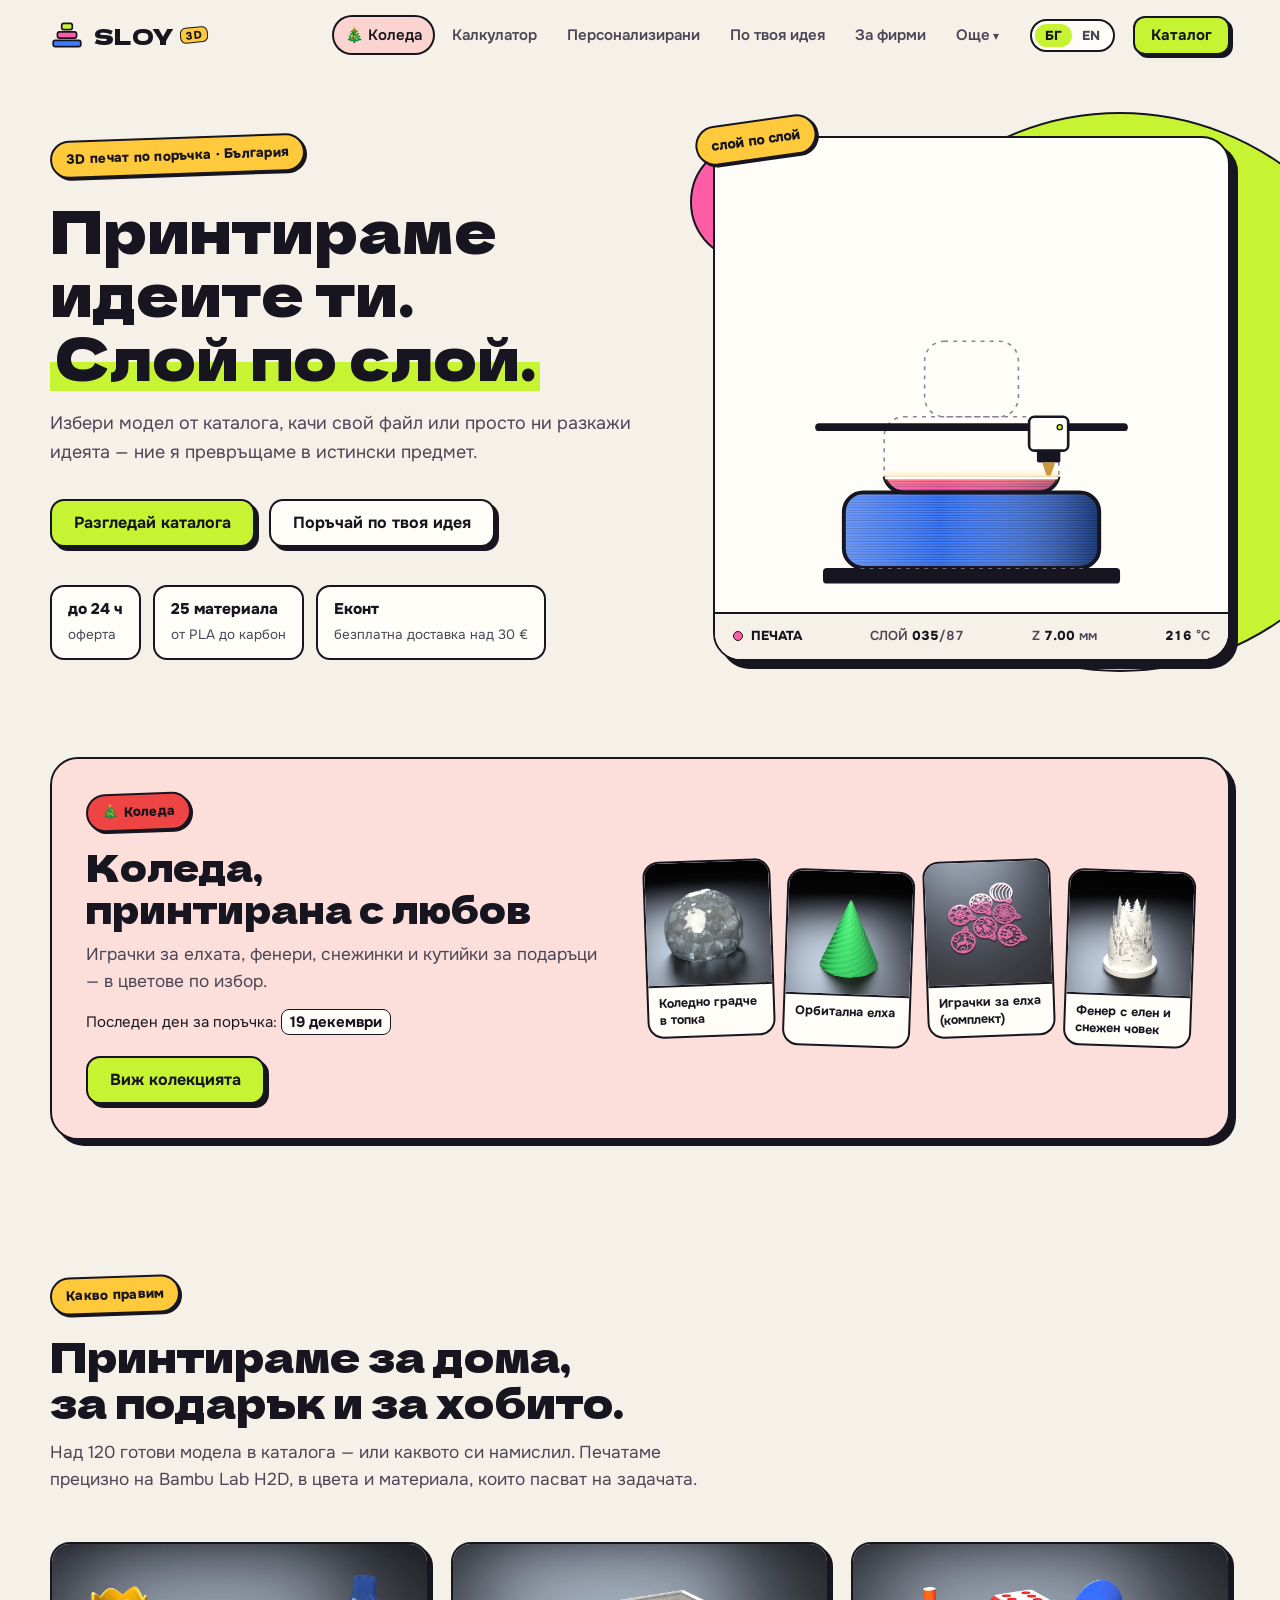
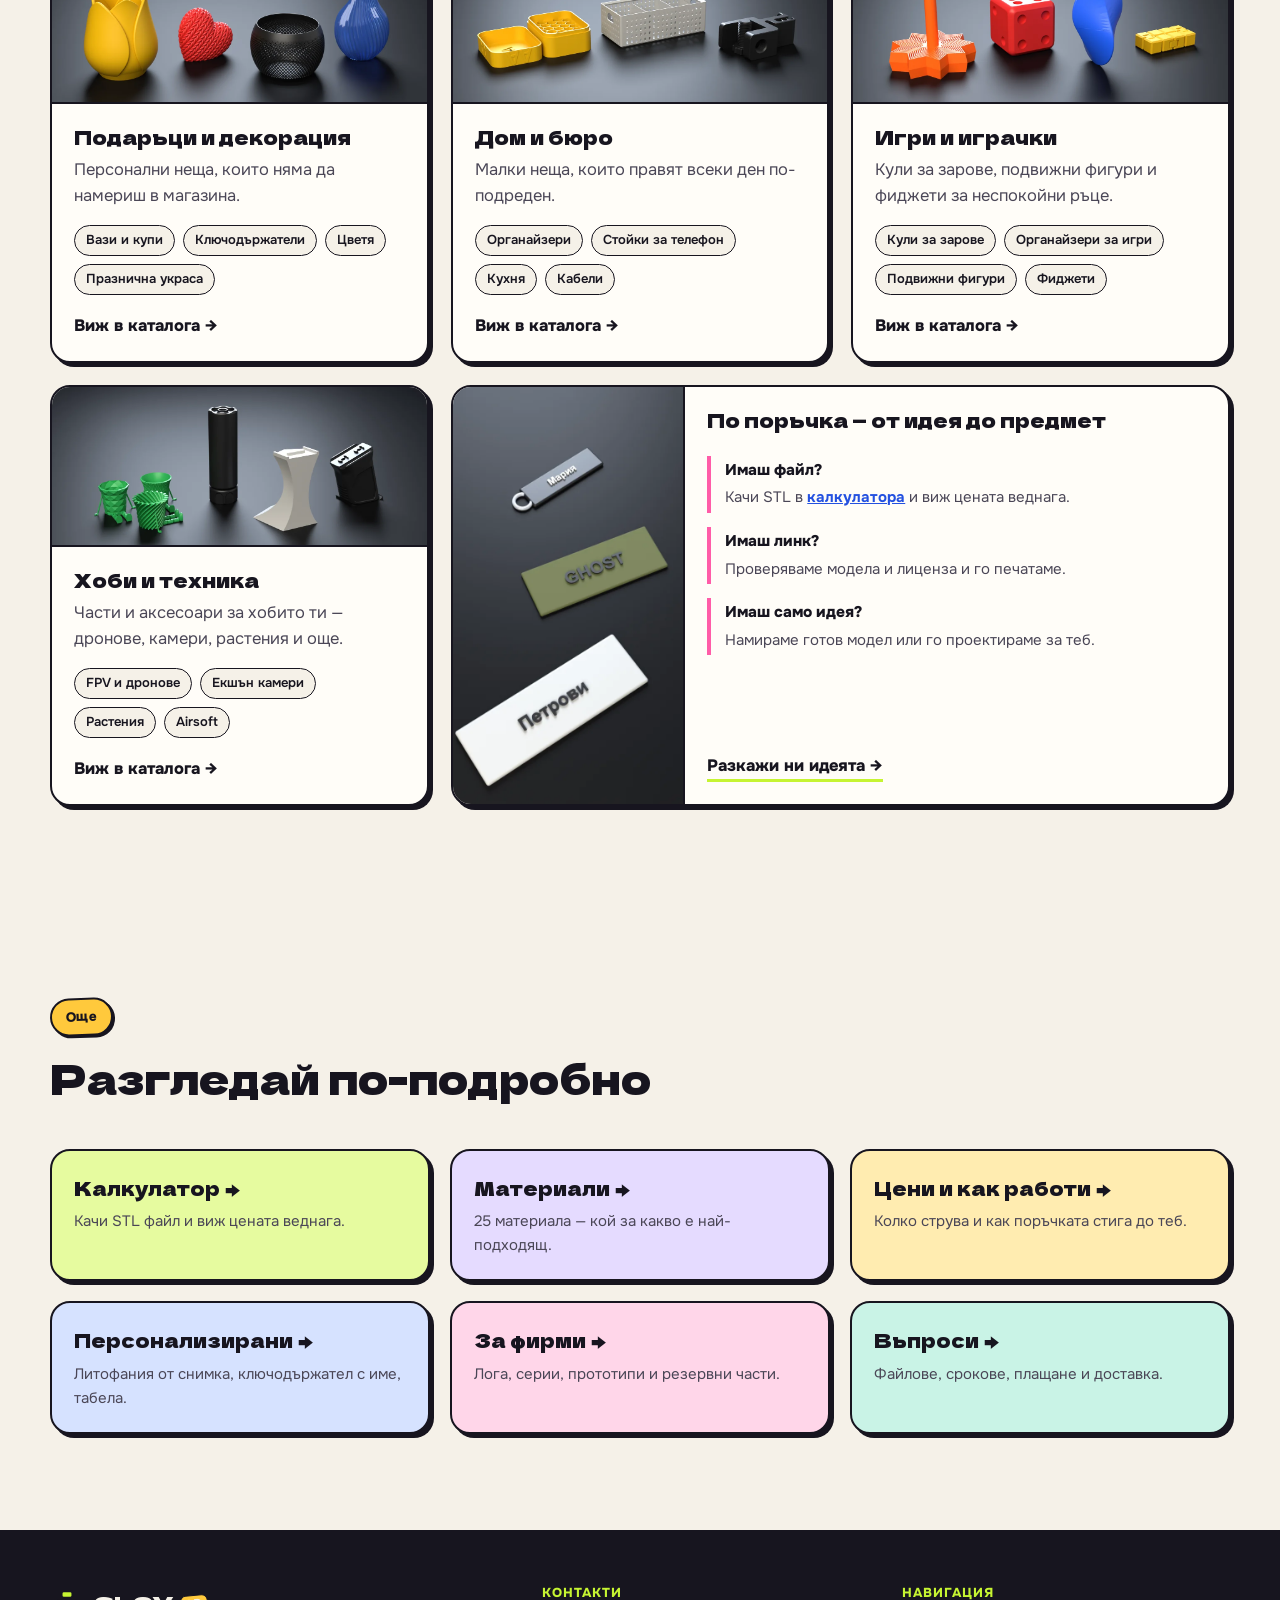
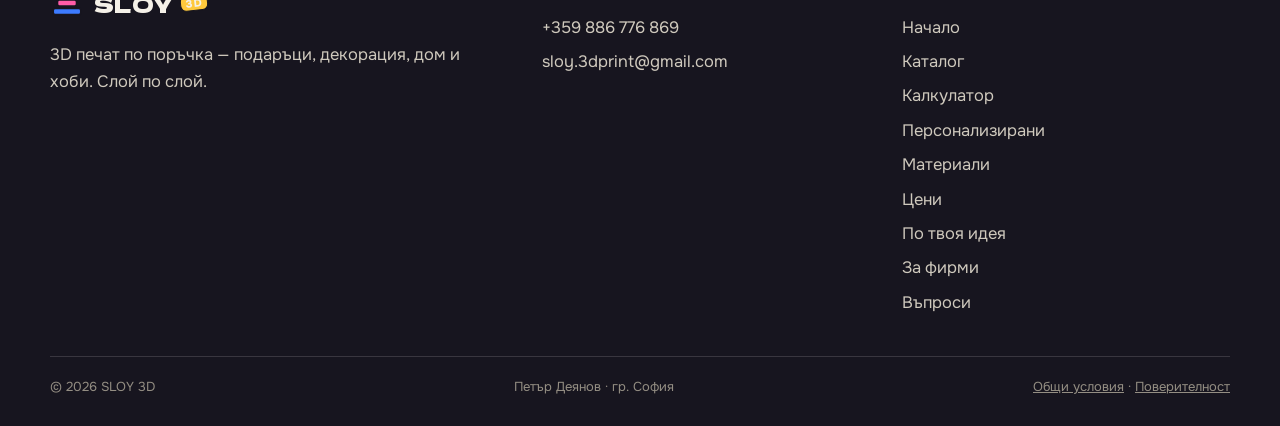
==== commit e786a849: "Сайтът пак е скрит от Google до пускането (PUBLIC=0) Co-Authored-By: Claude Opus 5.5 <noreply@anthro" ====
--- a/index.html
+++ b/index.html
@@ -3,6 +3,7 @@
 <head>
   <meta charset="utf-8">
   <meta name="viewport" content="width=device-width, initial-scale=1">
+  <meta name="robots" content="noindex, nofollow">
   <script>try{var l=new URLSearchParams(location.search).get('lang')||localStorage.getItem('sloy-lang');if(l==='en'){document.documentElement.classList.add('i18n-hide');setTimeout(function(){document.documentElement.classList.remove('i18n-hide')},1500)}}catch(e){}</script>
   <title>SLOY 3D — 3D принтиране по поръчка | Подаръци, декорация, дом и хоби</title>
   <meta name="description" content="3D печат по поръчка: подаръци, декорация, играчки, органайзери и части за дома и хобито. Пращаш файл, линк или идея — получаваш оферта до 24 часа. Доставка в цяла България.">
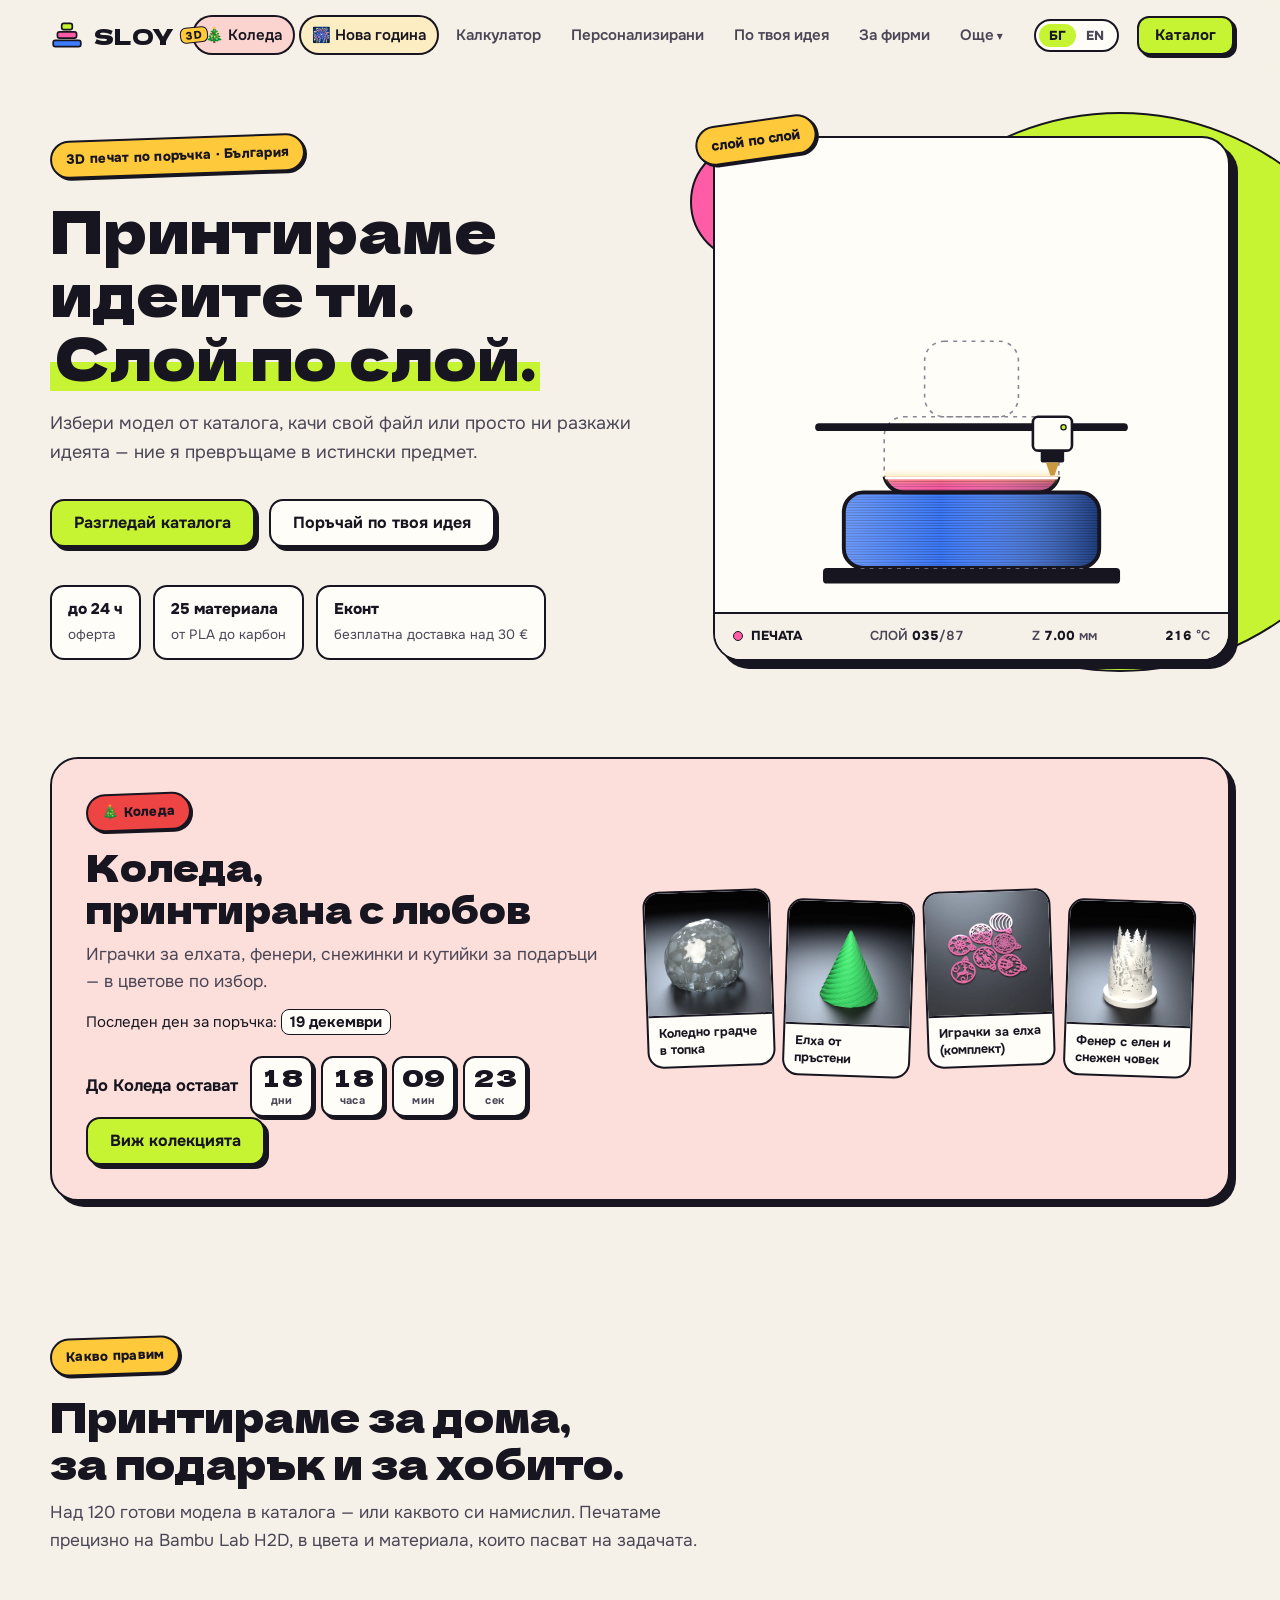
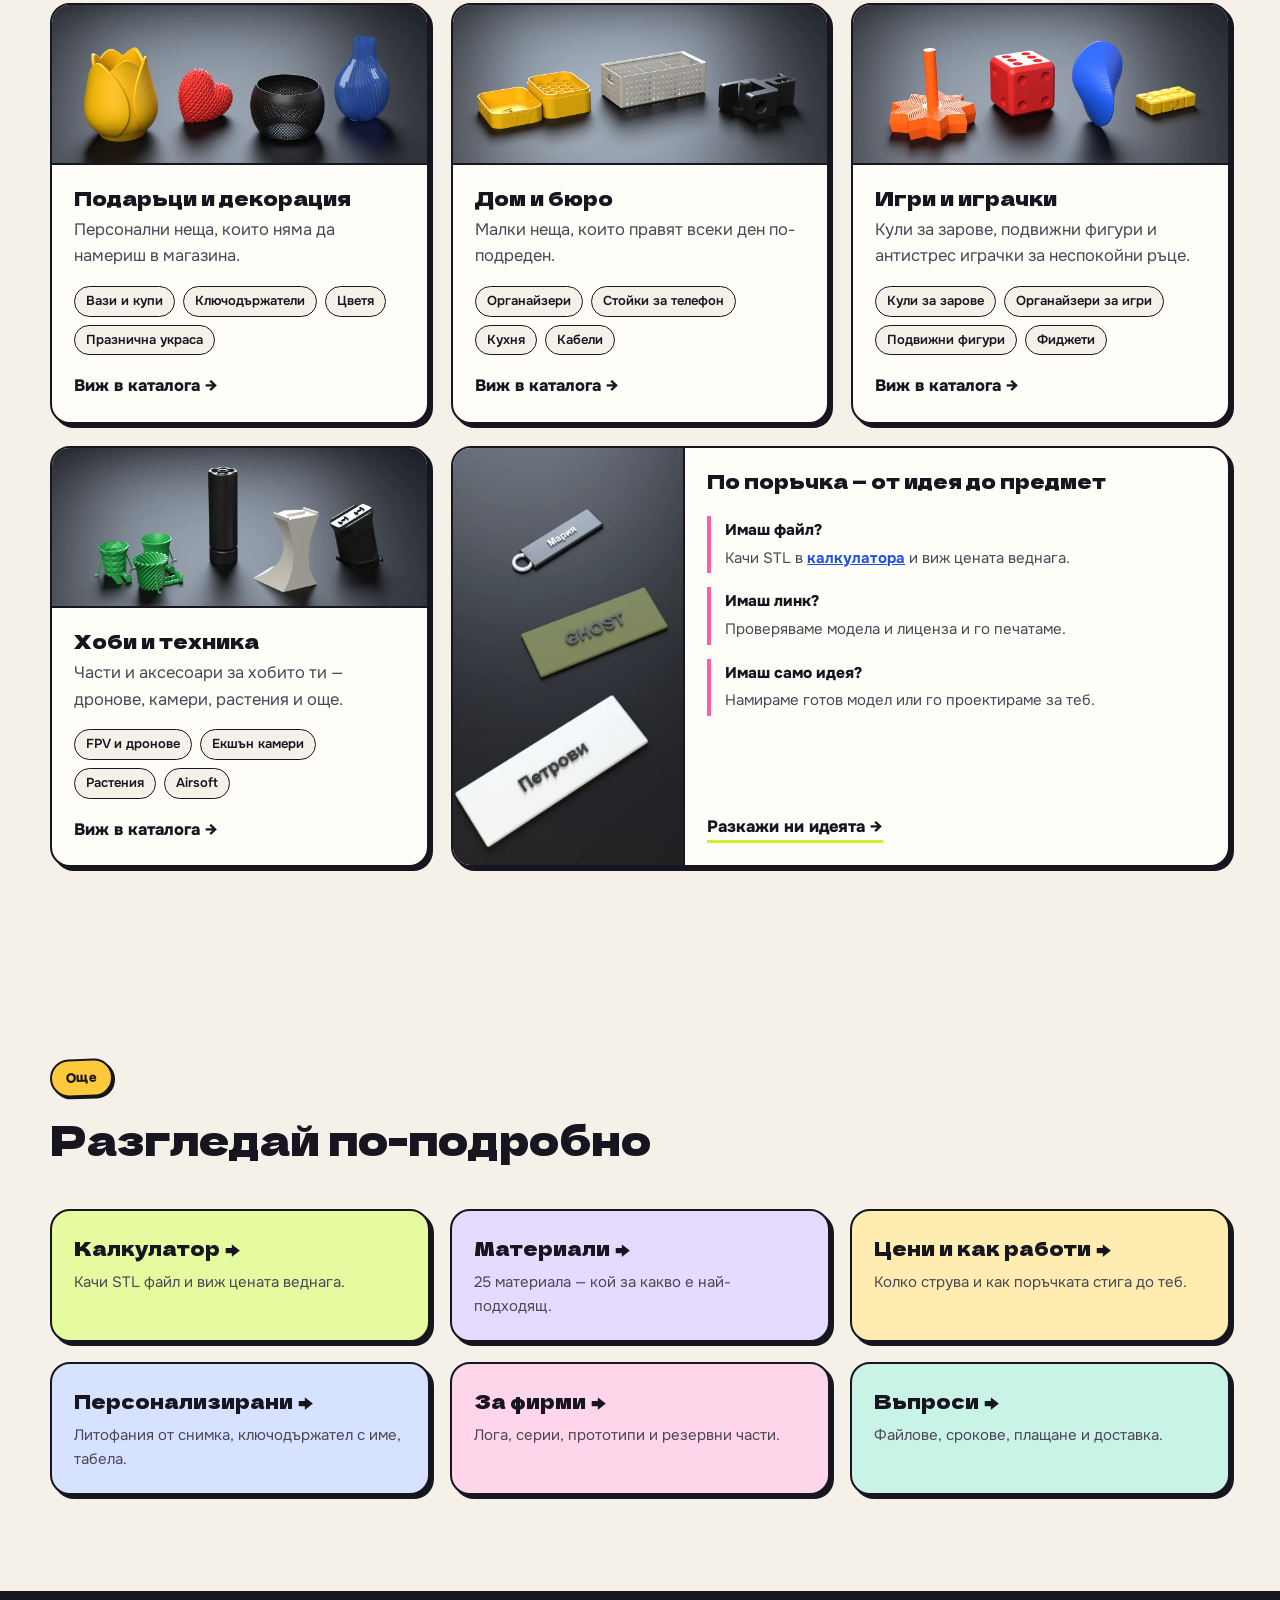
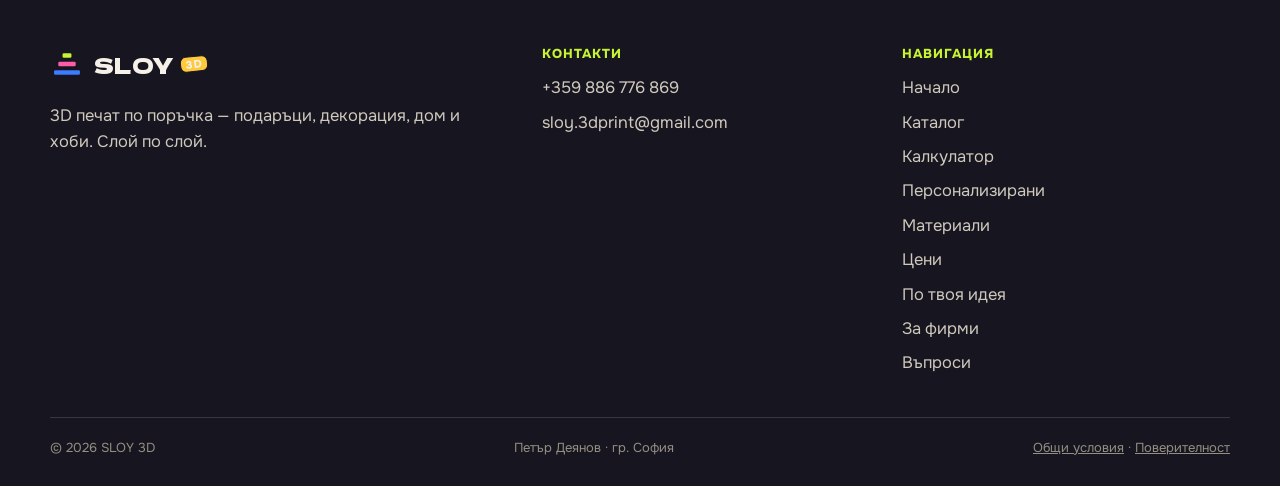
==== commit 196e2002: "По-естествен български в имената и описанията на продуктите Co-Authored-By: Claude Opus 5.5 <noreply" ====
--- a/index.html
+++ b/index.html
@@ -173,10 +173,10 @@
           </article>
 
           <article class="card">
-            <div class="card-visual card-photo"><img src="img/c/toys.webp" alt="Игри и играчки: фиджет звезда, зар, олоид и безкрайно кубче" loading="lazy" width="1200" height="525"></div>
+            <div class="card-visual card-photo"><img src="img/c/toys.webp" alt="Игри и играчки: сгъваема звезда, зар, олоид и безкрайно кубче" loading="lazy" width="1200" height="525"></div>
             <div class="card-body">
               <h3>Игри и играчки</h3>
-              <p>Кули за зарове, подвижни фигури и фиджети за неспокойни ръце.</p>
+              <p>Кули за зарове, подвижни фигури и антистрес играчки за неспокойни ръце.</p>
               <ul class="tags"><li>Кули за зарове</li><li>Органайзери за игри</li><li>Подвижни фигури</li><li>Фиджети</li></ul>
               <a class="card-link" href="katalog.html#toys">Виж в каталога →</a>
             </div>
--- a/styles.css
+++ b/styles.css
@@ -999,6 +999,8 @@
 .codes-table tr.low td:first-child input { color: var(--ink-3); text-decoration: line-through; }
 @media (max-width: 640px) {
   .clients { grid-template-columns: 1fr; }
+  .countdown-label { flex-basis: 100%; }
+  .countdown-unit { min-width: 0; flex: 1 1 0; max-width: 76px; }
   .order-actions select, .order-actions input, .order-mynote { flex: 1 1 100% !important; }
   .order-total { margin-left: 0; }
   .admin-stats { grid-template-columns: repeat(3, minmax(0, 1fr)); gap: 8px; }
@@ -1178,3 +1180,14 @@
   /* празничният слой си има собствена спокойна версия (fx.js) — плавно появяване без движение */
   :not(.fx-layer, .fx-layer *), :not(.fx-layer *)::before, :not(.fx-layer *)::after { animation-duration: .01ms !important; animation-iteration-count: 1 !important; transition-duration: .01ms !important; }
 }
+
+/* Таймер до празника (сезонните страници и банерът) */
+.countdown { display: flex; flex-wrap: wrap; align-items: center; gap: 8px; margin-top: 16px; }
+.countdown-label { margin-right: 4px; font-weight: 700; }
+.countdown-unit {
+  display: inline-flex; flex-direction: column; align-items: center; min-width: 56px; padding: 7px 8px 5px;
+  background: var(--paper); border: 2px solid var(--ink); border-radius: 12px; box-shadow: 3px 3px 0 var(--ink);
+}
+.countdown-unit b { font-family: var(--font-display); font-weight: 400; font-size: 1.5rem; line-height: 1; font-variant-numeric: tabular-nums; }
+.countdown-unit small { margin-top: 3px; font-size: 11px; font-weight: 700; color: var(--ink-2); letter-spacing: .04em; }
+.countdown-greet { padding: 8px 14px; font-family: var(--font-display); font-size: 1.3rem; background: var(--paper); border: 2px solid var(--ink); border-radius: 12px; box-shadow: 3px 3px 0 var(--ink); }
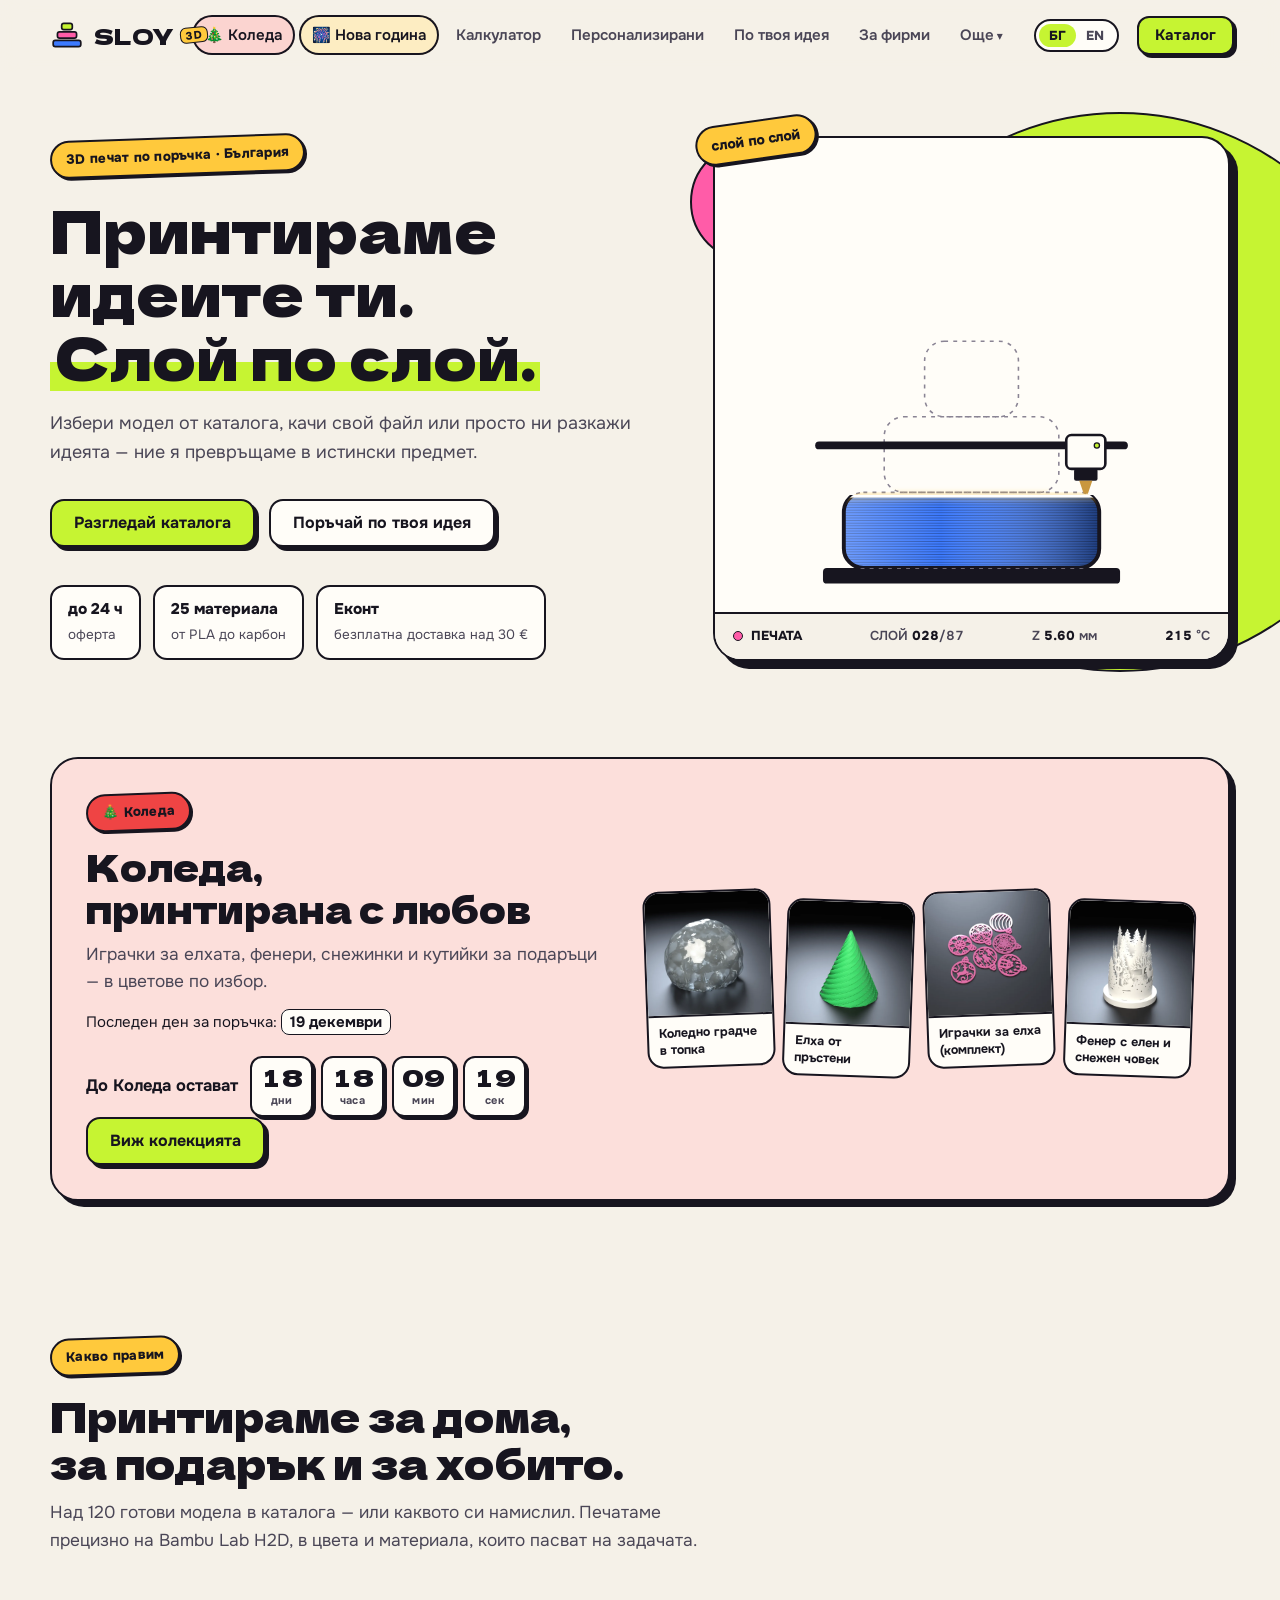
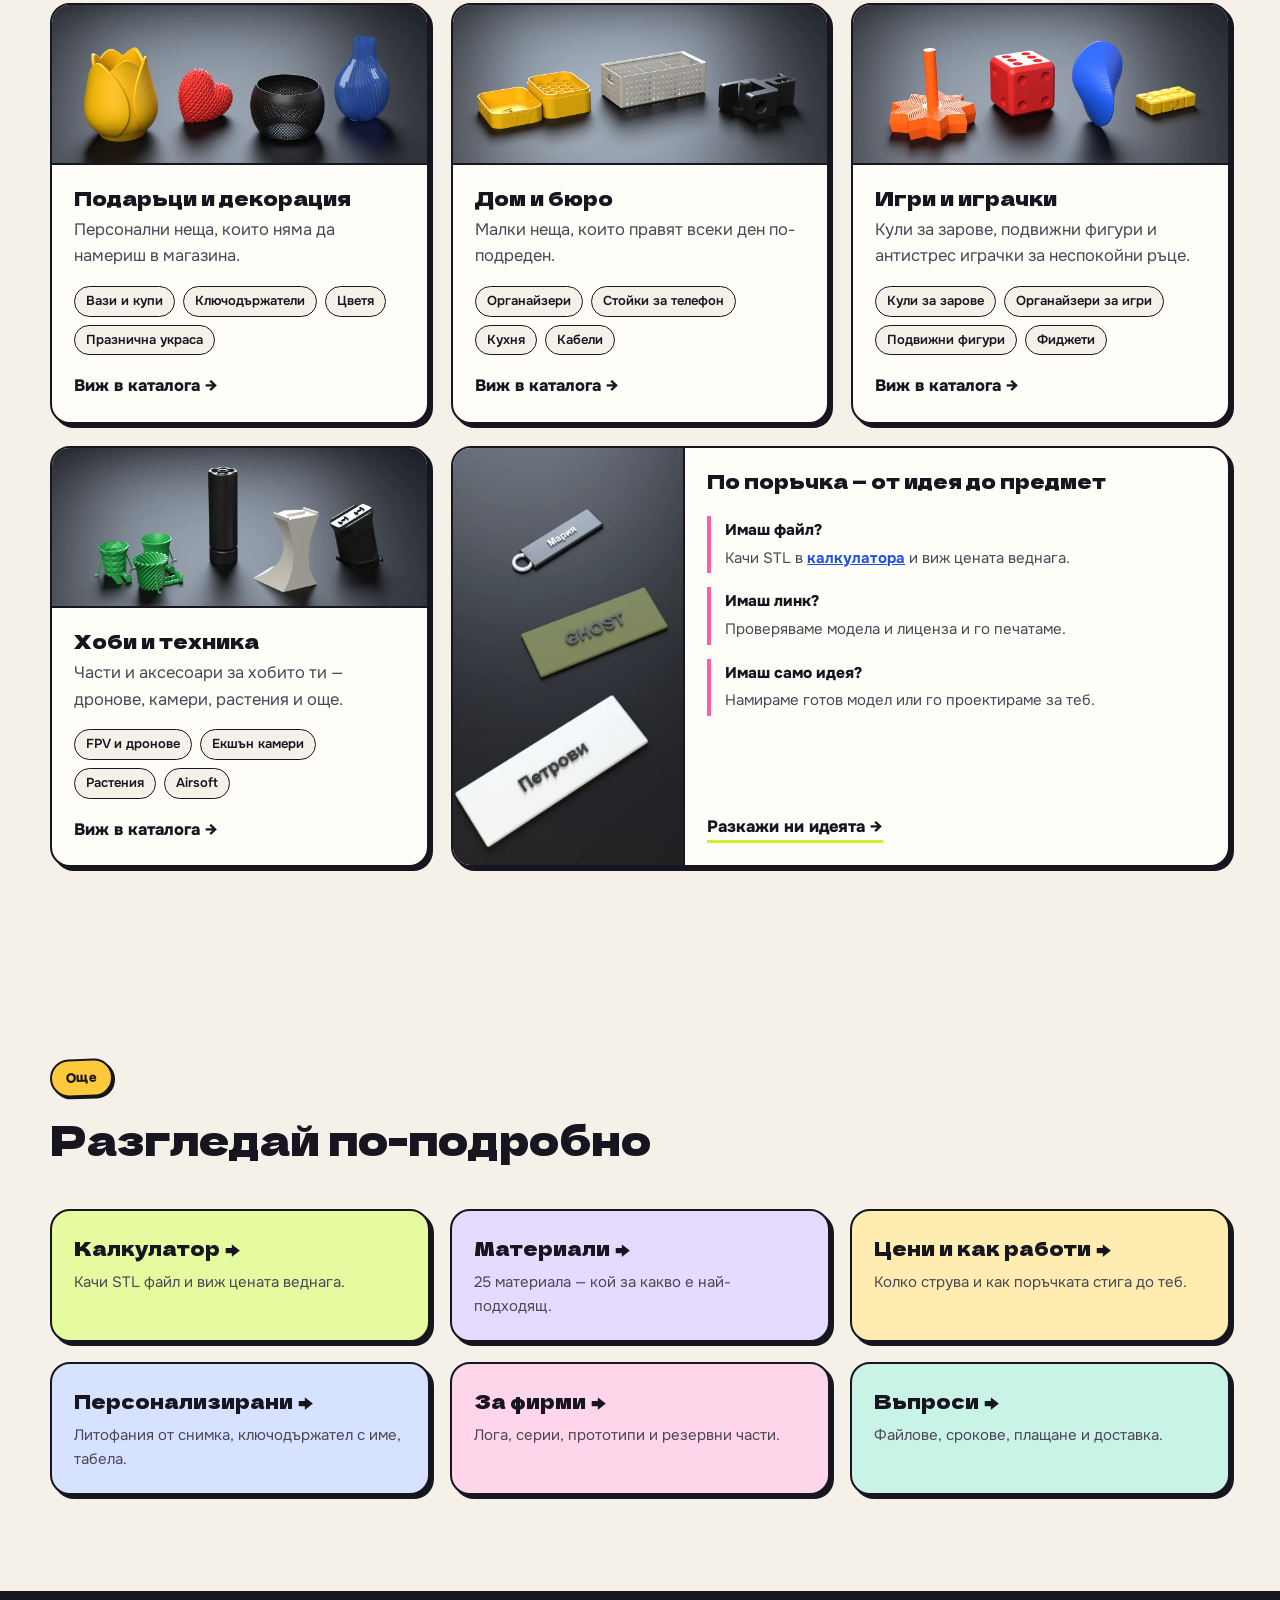
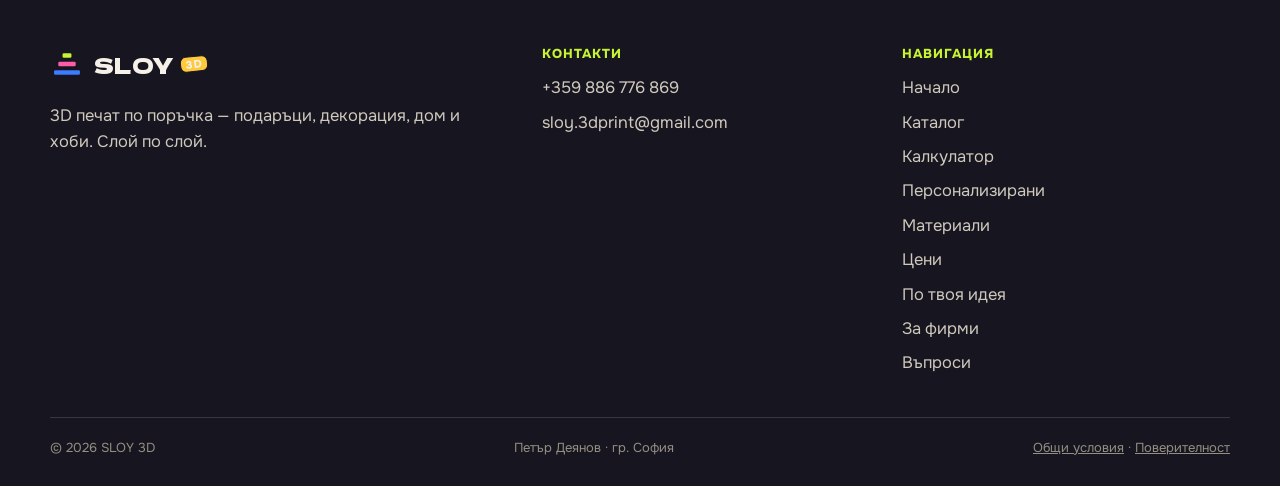
==== commit c064a683: "Пускане: сайтът е публичен на sloy3d.pages.dev; 404 страница; robots и sitemap Co-Authored-By: Claud" ====
--- a/index.html
+++ b/index.html
@@ -3,7 +3,8 @@
 <head>
   <meta charset="utf-8">
   <meta name="viewport" content="width=device-width, initial-scale=1">
-  <meta name="robots" content="noindex, nofollow">
+  <link rel="canonical" href="https://sloy3d.pages.dev/">
+  <script>if (location.hostname.endsWith('github.io')) location.replace('https://sloy3d.pages.dev' + location.pathname.replace(/^\/sloy3d/, '') + location.search + location.hash);</script>
   <script>try{var l=new URLSearchParams(location.search).get('lang')||localStorage.getItem('sloy-lang');if(l==='en'){document.documentElement.classList.add('i18n-hide');setTimeout(function(){document.documentElement.classList.remove('i18n-hide')},1500)}}catch(e){}</script>
   <title>SLOY 3D — 3D принтиране по поръчка | Подаръци, декорация, дом и хоби</title>
   <meta name="description" content="3D печат по поръчка: подаръци, декорация, играчки, органайзери и части за дома и хобито. Пращаш файл, линк или идея — получаваш оферта до 24 часа. Доставка в цяла България.">
--- a/styles.css
+++ b/styles.css
@@ -983,6 +983,7 @@
 .order-card.st-done { border-left-color: var(--pink); }
 .order-cnote { margin-top: 6px; padding: 8px 12px; font-size: 15px; background: var(--t-sun); border-radius: 12px; }
 .order-mynote { flex: 1 1 220px !important; }
+.order-reason { flex: 1 1 260px !important; border-color: #b4232a !important; }
 .order-written { margin-top: 8px; font-size: 13.5px; font-weight: 600; color: var(--ink-3); }
 .order-notify { display: inline-flex; align-items: center; gap: 6px; font-size: 13.5px; font-weight: 600; color: var(--ink-2); cursor: pointer; white-space: nowrap; }
 .order-actions .order-notify input { flex: none !important; width: 18px; height: 18px; padding: 0; margin: 0; accent-color: var(--ink); }
@@ -1009,66 +1010,6 @@
   .stat strong { font-size: 1.1rem; }
   .stat strong small { display: block; font-size: 12px; }
 }
-
-/* ---------- Празнични анимации (fx.js) ---------- */
-.fx-layer { position: fixed; inset: 0; z-index: 55; overflow: hidden; pointer-events: none; }
-.fx-dim { position: absolute; inset: 0; background: radial-gradient(ellipse at 50% 35%, rgba(23, 21, 31, .08) 25%, rgba(23, 21, 31, .55) 100%); animation: fx-dim 3.6s ease-in-out forwards; }
-.fx-moon {
-  position: absolute; right: 9%; top: 16%; width: clamp(90px, 14vw, 170px); aspect-ratio: 1; border: 2px solid var(--ink); border-radius: 50%;
-  background: radial-gradient(circle at 36% 34%, #fffbe6, #ffe27a 58%, #f2c14c); box-shadow: 0 0 70px 24px rgba(255, 220, 110, .35);
-  animation: fx-moon 3.6s ease-in-out forwards;
-}
-@keyframes fx-dim { 0% { opacity: 0; } 25%, 65% { opacity: 1; } 100% { opacity: 0; } }
-@keyframes fx-moon { 0% { opacity: 0; transform: translateY(30px) scale(.9); } 25%, 65% { opacity: 1; transform: none; } 100% { opacity: 0; transform: translateY(-12px); } }
-
-.fx-bat { position: absolute; left: 0; top: var(--y); width: var(--s); animation: fx-fly var(--d) linear forwards; }
-.fx-bat.rtl { animation-name: fx-fly-rtl; }
-.fx-bat > div { animation: fx-bob calc(var(--d) / 4) ease-in-out infinite alternate; }
-.fx-bat svg, .mini-bat svg { display: block; width: 100%; overflow: visible; fill: var(--ink); }
-.fx-bat .wing, .mini-bat .wing { transform-box: view-box; transform-origin: 50px 24px; animation: fx-flap-l .2s ease-in-out infinite alternate; }
-.fx-bat .wing-r, .mini-bat .wing-r { animation-name: fx-flap-r; }
-.fx-bat .eye, .mini-bat .eye { fill: #ffd84d; }
-@keyframes fx-fly { from { transform: translateX(-15vw); } to { transform: translateX(115vw); } }
-@keyframes fx-fly-rtl { from { transform: translateX(115vw); } to { transform: translateX(-15vw); } }
-@keyframes fx-bob { from { transform: translateY(-18px); } to { transform: translateY(18px); } }
-@keyframes fx-flap-l { from { transform: rotate(26deg); } to { transform: rotate(-18deg); } }
-@keyframes fx-flap-r { from { transform: rotate(-26deg); } to { transform: rotate(18deg); } }
-
-.fx-ghost { position: absolute; left: var(--x); bottom: -110px; width: var(--s); animation: fx-rise var(--d) ease-out forwards; }
-.fx-ghost > div { animation: fx-sway 1.6s ease-in-out infinite alternate; }
-.fx-ghost svg { display: block; width: 100%; overflow: visible; }
-.fx-ghost .body { fill: #fffdf8; stroke: var(--ink); stroke-width: 3; stroke-linejoin: round; }
-.fx-ghost .face { fill: var(--ink); }
-@keyframes fx-rise { 0% { transform: translateY(0); opacity: 0; } 15% { opacity: .95; } 80% { opacity: .9; } 100% { transform: translateY(-78vh); opacity: 0; } }
-@keyframes fx-sway { from { transform: translateX(-16px) rotate(-6deg); } to { transform: translateX(16px) rotate(6deg); } }
-
-/* паякът: конецът (scaleY) и тялото (translateY) се движат с еднакво темпо, затова тялото винаги е на края на конеца */
-.fx-spider { position: absolute; top: -60px; right: clamp(18px, 9vw, 140px); width: 46px; --t: 1.8s; --ease: cubic-bezier(.3, 1.35, .5, 1); }
-.fx-spider .swing { transform-origin: 50% 0; animation: fx-dangle 2.6s ease-in-out var(--t) infinite alternate; }
-.fx-spider .thread { display: block; width: 1.5px; height: calc(var(--y) + 60px); margin: 0 auto -6px; background: var(--ink); transform-origin: 50% 0; transform: scaleY(0); animation: fx-thread-down var(--t) var(--ease) forwards; }
-.fx-spider svg { display: block; width: 100%; overflow: visible; fill: var(--ink); transform: translateY(calc(-1 * var(--y) - 60px)); animation: fx-body-down var(--t) var(--ease) forwards; }
-.fx-spider .legs { fill: none; stroke: var(--ink); stroke-width: 3; stroke-linecap: round; stroke-linejoin: round; }
-.fx-spider .eye { fill: #fffdf8; }
-.fx-spider.up .swing { animation: none; }
-.fx-spider.up .thread { animation: fx-thread-up .9s ease-in forwards; }
-.fx-spider.up svg { animation: fx-body-up .9s ease-in forwards; }
-@keyframes fx-thread-down { from { transform: scaleY(0); } to { transform: scaleY(1); } }
-@keyframes fx-body-down { from { transform: translateY(calc(-1 * var(--y) - 60px)); } to { transform: translateY(0); } }
-@keyframes fx-thread-up { from { transform: scaleY(1); } to { transform: scaleY(0); } }
-@keyframes fx-body-up { from { transform: translateY(0); } to { transform: translateY(calc(-1 * var(--y) - 60px)); } }
-@keyframes fx-dangle { from { transform: rotate(-4deg); } to { transform: rotate(4deg); } }
-
-.fx-bit { position: absolute; left: 0; top: 0; will-change: transform, opacity; }
-.fx-bit svg { display: block; width: 100%; overflow: visible; }
-
-/* спокойна версия: само плавно появяване и изчезване */
-.fx-still { position: absolute; left: var(--x); top: var(--y); width: var(--s); }
-.fx-still svg { display: block; width: 100%; overflow: visible; fill: var(--ink); }
-.fx-still .eye { fill: #ffd84d; }
-.fx-layer .fx-calm { animation: fx-fade-io 4s ease-in-out forwards; }
-.fx-layer .fx-spider.calm { --t: 3s; --ease: ease-out; }   /* слиза бавно по конеца, без подскок и люлеене */
-.fx-layer .fx-spider.calm .swing { animation: none; }
-@keyframes fx-fade-io { 0% { opacity: 0; } 25%, 70% { opacity: 1; } 100% { opacity: 0; } }
 
 /* ---------- Responsive ---------- */
 @media (max-width: 1100px) {
@@ -1177,8 +1118,7 @@
 
 @media (prefers-reduced-motion: reduce) {
   html { scroll-behavior: auto; }
-  /* празничният слой си има собствена спокойна версия (fx.js) — плавно появяване без движение */
-  :not(.fx-layer, .fx-layer *), :not(.fx-layer *)::before, :not(.fx-layer *)::after { animation-duration: .01ms !important; animation-iteration-count: 1 !important; transition-duration: .01ms !important; }
+  *, *::before, *::after { animation-duration: .01ms !important; animation-iteration-count: 1 !important; transition-duration: .01ms !important; }
 }
 
 /* Таймер до празника (сезонните страници и банерът) */
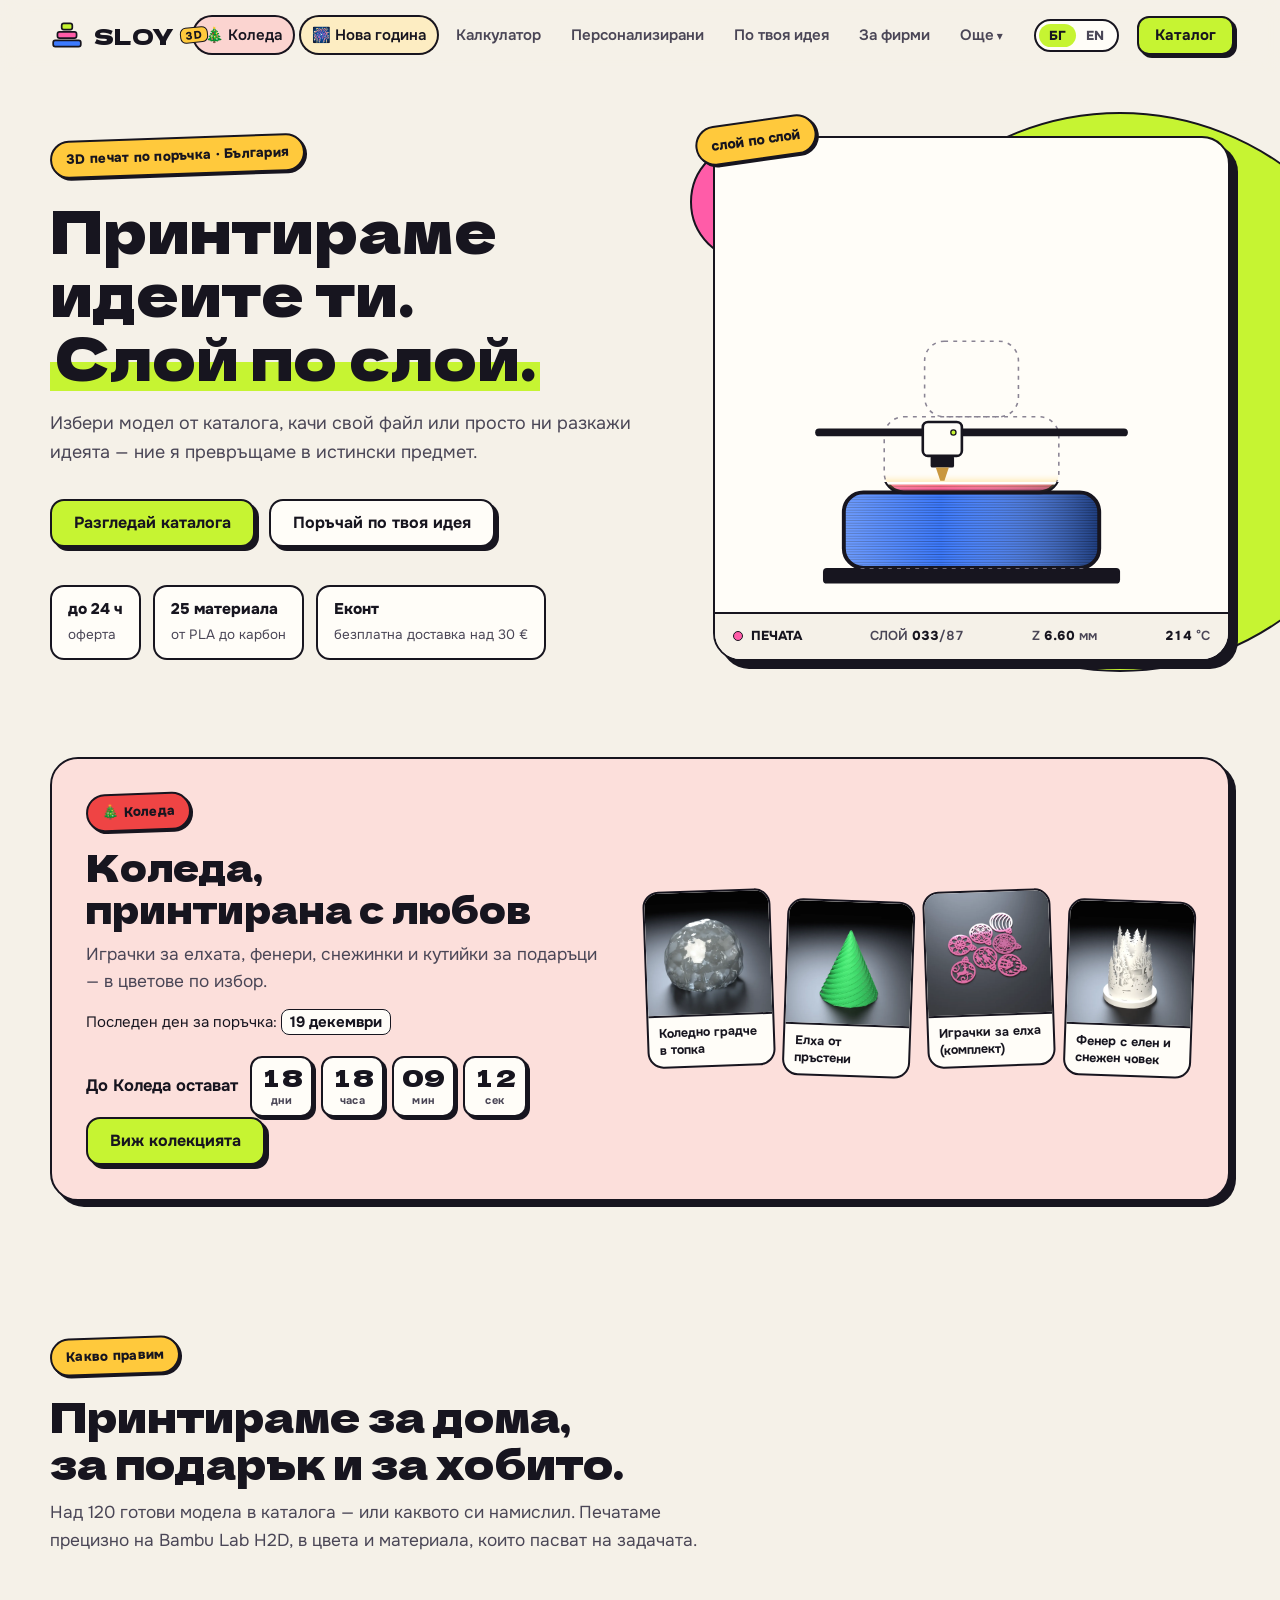
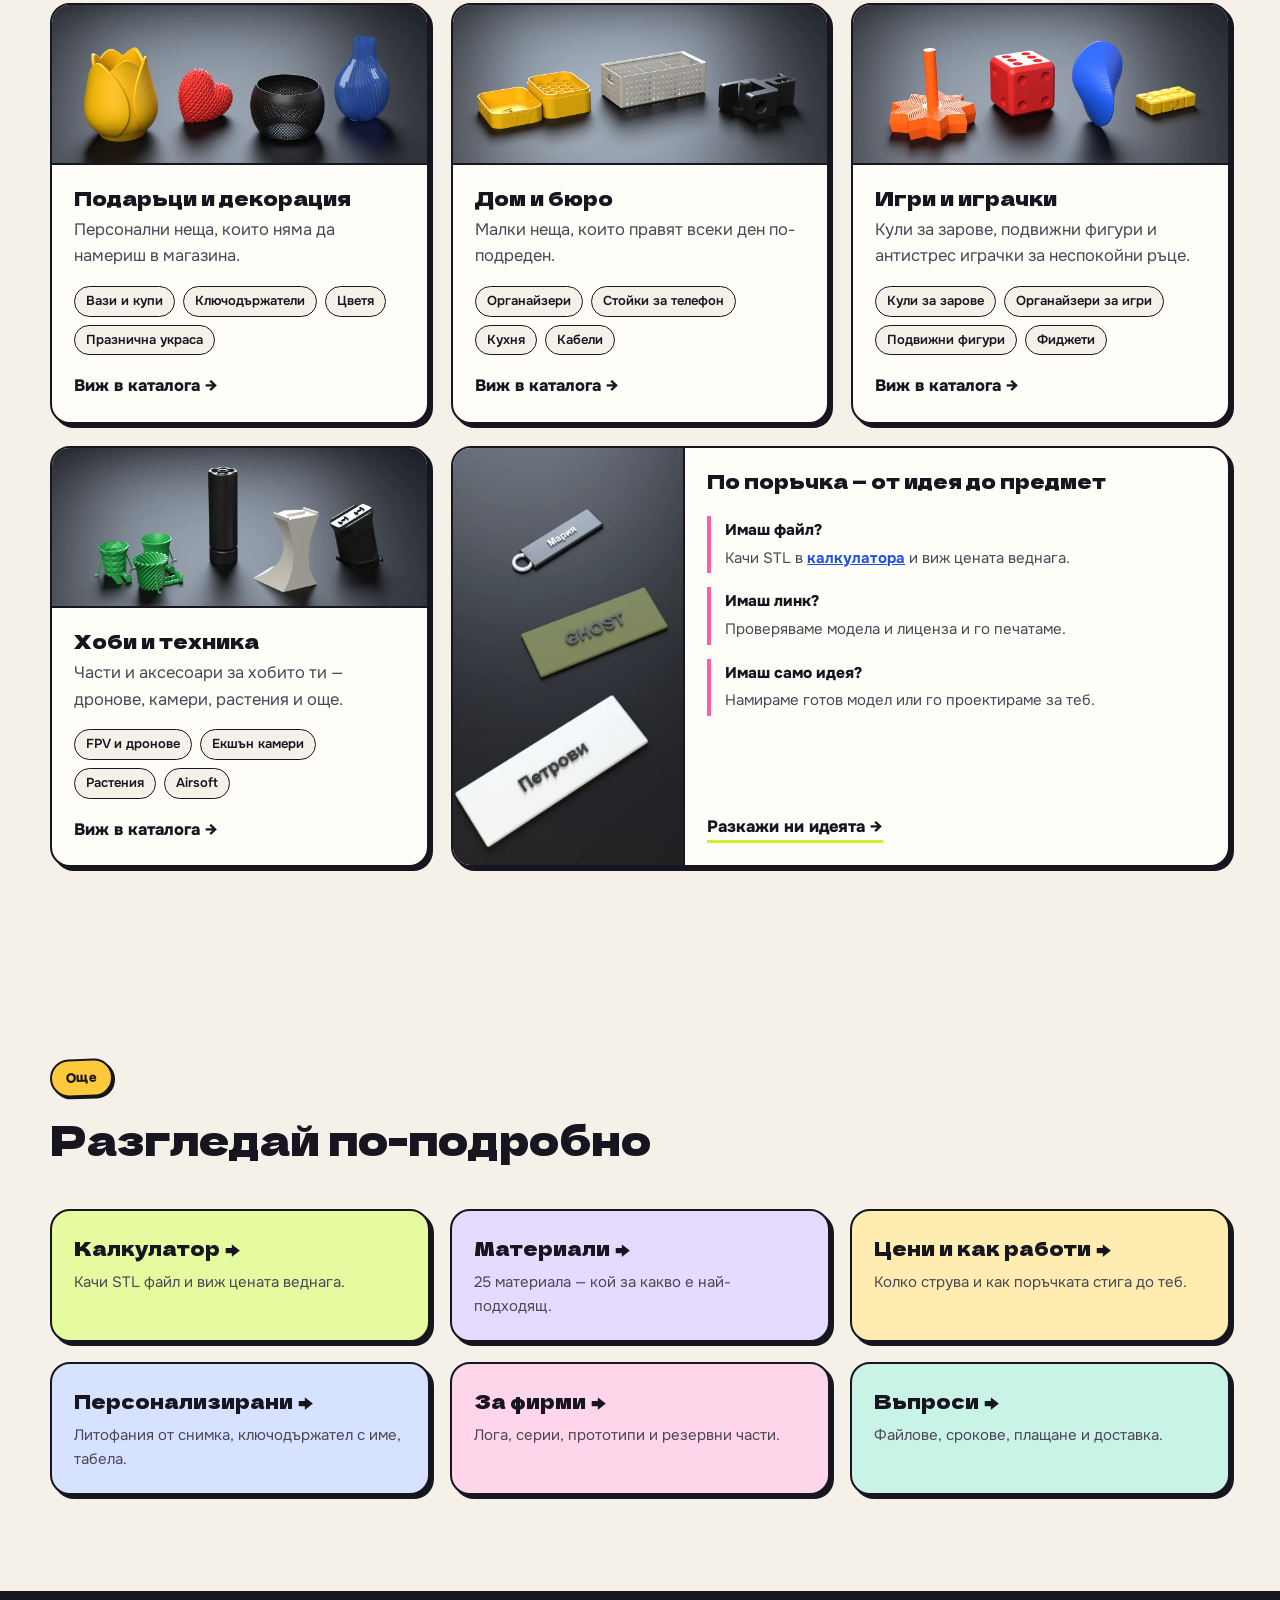
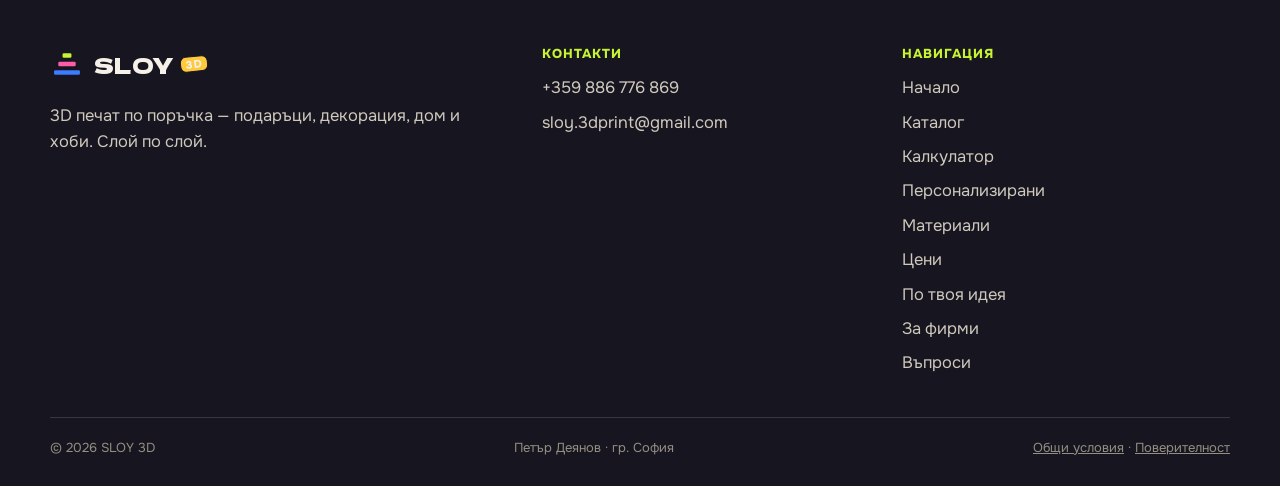
==== commit dc9c4e7f: "Google Search Console — маркер за потвърждение Co-Authored-By: Claude Opus 5.5 <noreply@anthropic.co" ====
--- a/index.html
+++ b/index.html
@@ -8,6 +8,7 @@
   <script>try{var l=new URLSearchParams(location.search).get('lang')||localStorage.getItem('sloy-lang');if(l==='en'){document.documentElement.classList.add('i18n-hide');setTimeout(function(){document.documentElement.classList.remove('i18n-hide')},1500)}}catch(e){}</script>
   <title>SLOY 3D — 3D принтиране по поръчка | Подаръци, декорация, дом и хоби</title>
   <meta name="description" content="3D печат по поръчка: подаръци, декорация, играчки, органайзери и части за дома и хобито. Пращаш файл, линк или идея — получаваш оферта до 24 часа. Доставка в цяла България.">
+  <meta name="google-site-verification" content="_fOgNo-nLm_IWrmD5sMQjrnnChHNdXqwh0McyHPhaKU">   <!-- Google Search Console (sloy.3dprint) — не махай -->
   <meta name="theme-color" content="#f5f1e8">
   <link rel="icon" href="favicon.svg" type="image/svg+xml">
   <meta property="og:type" content="website">
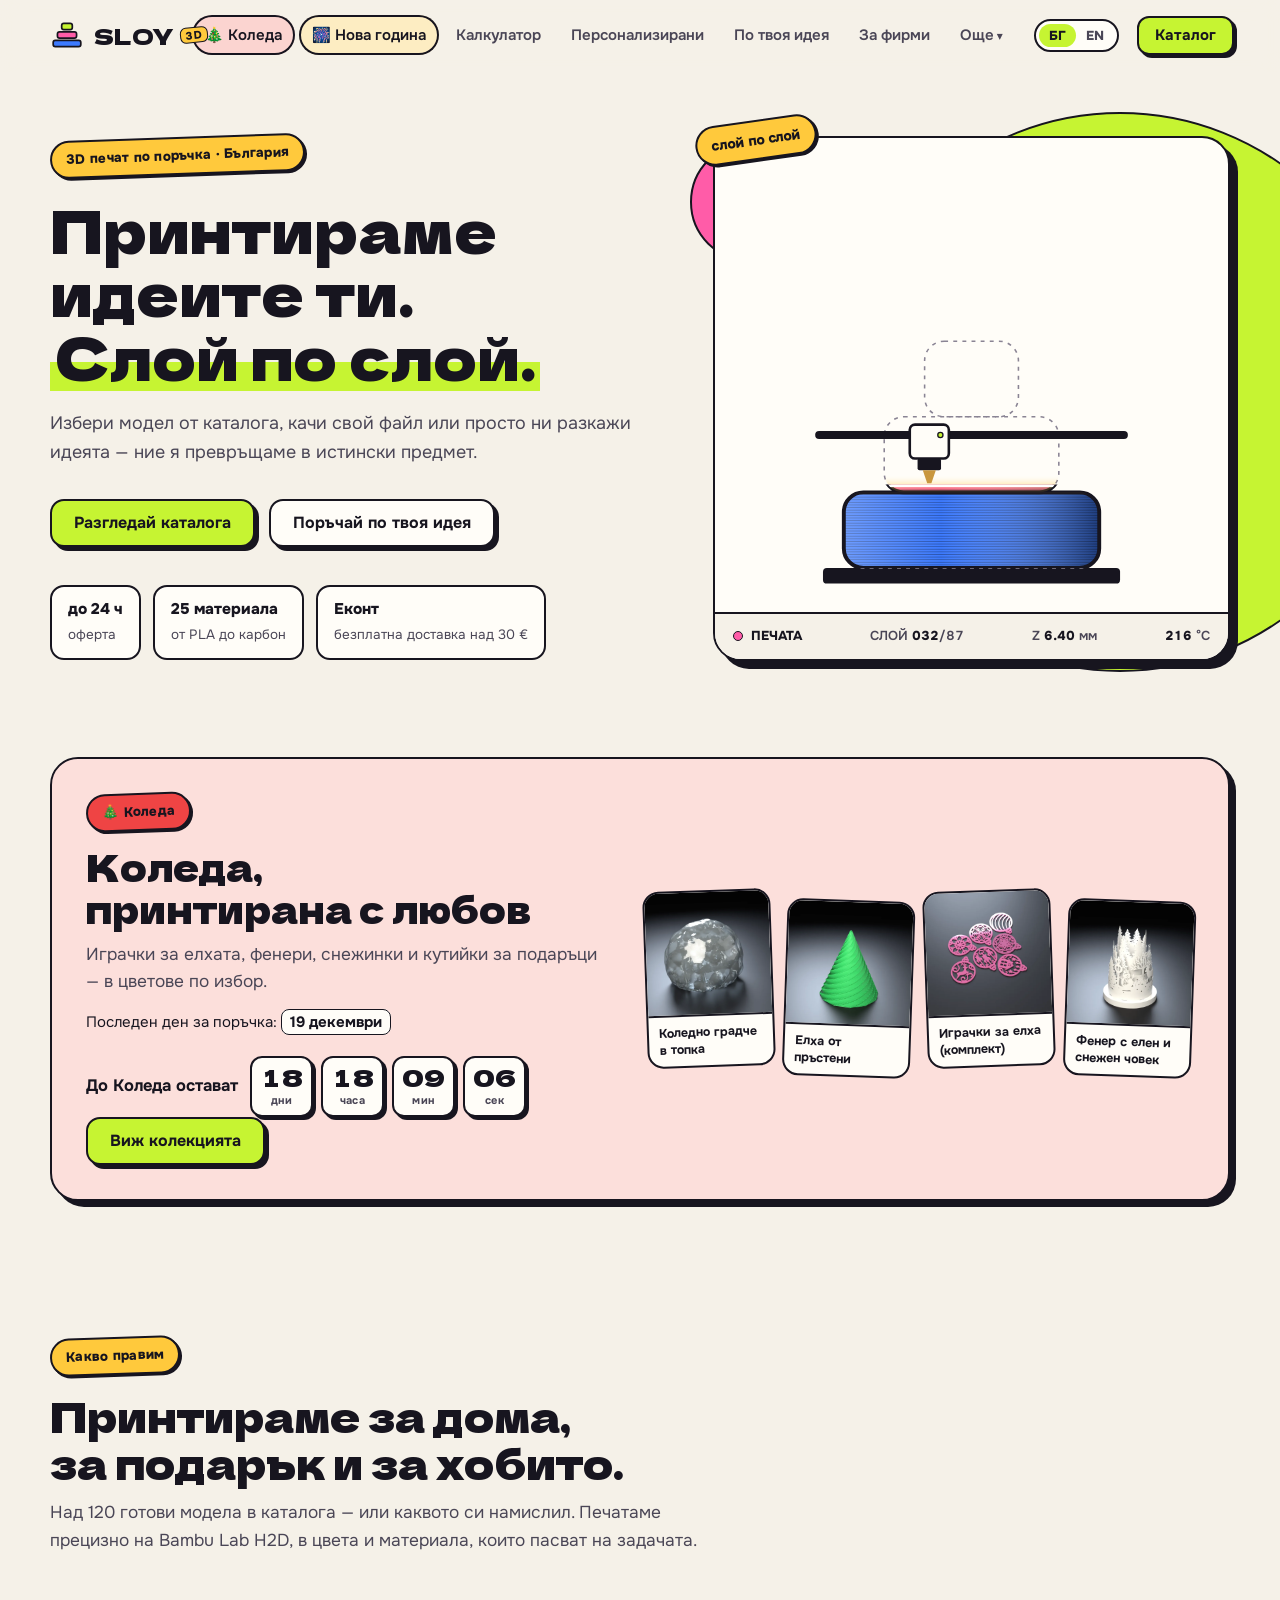
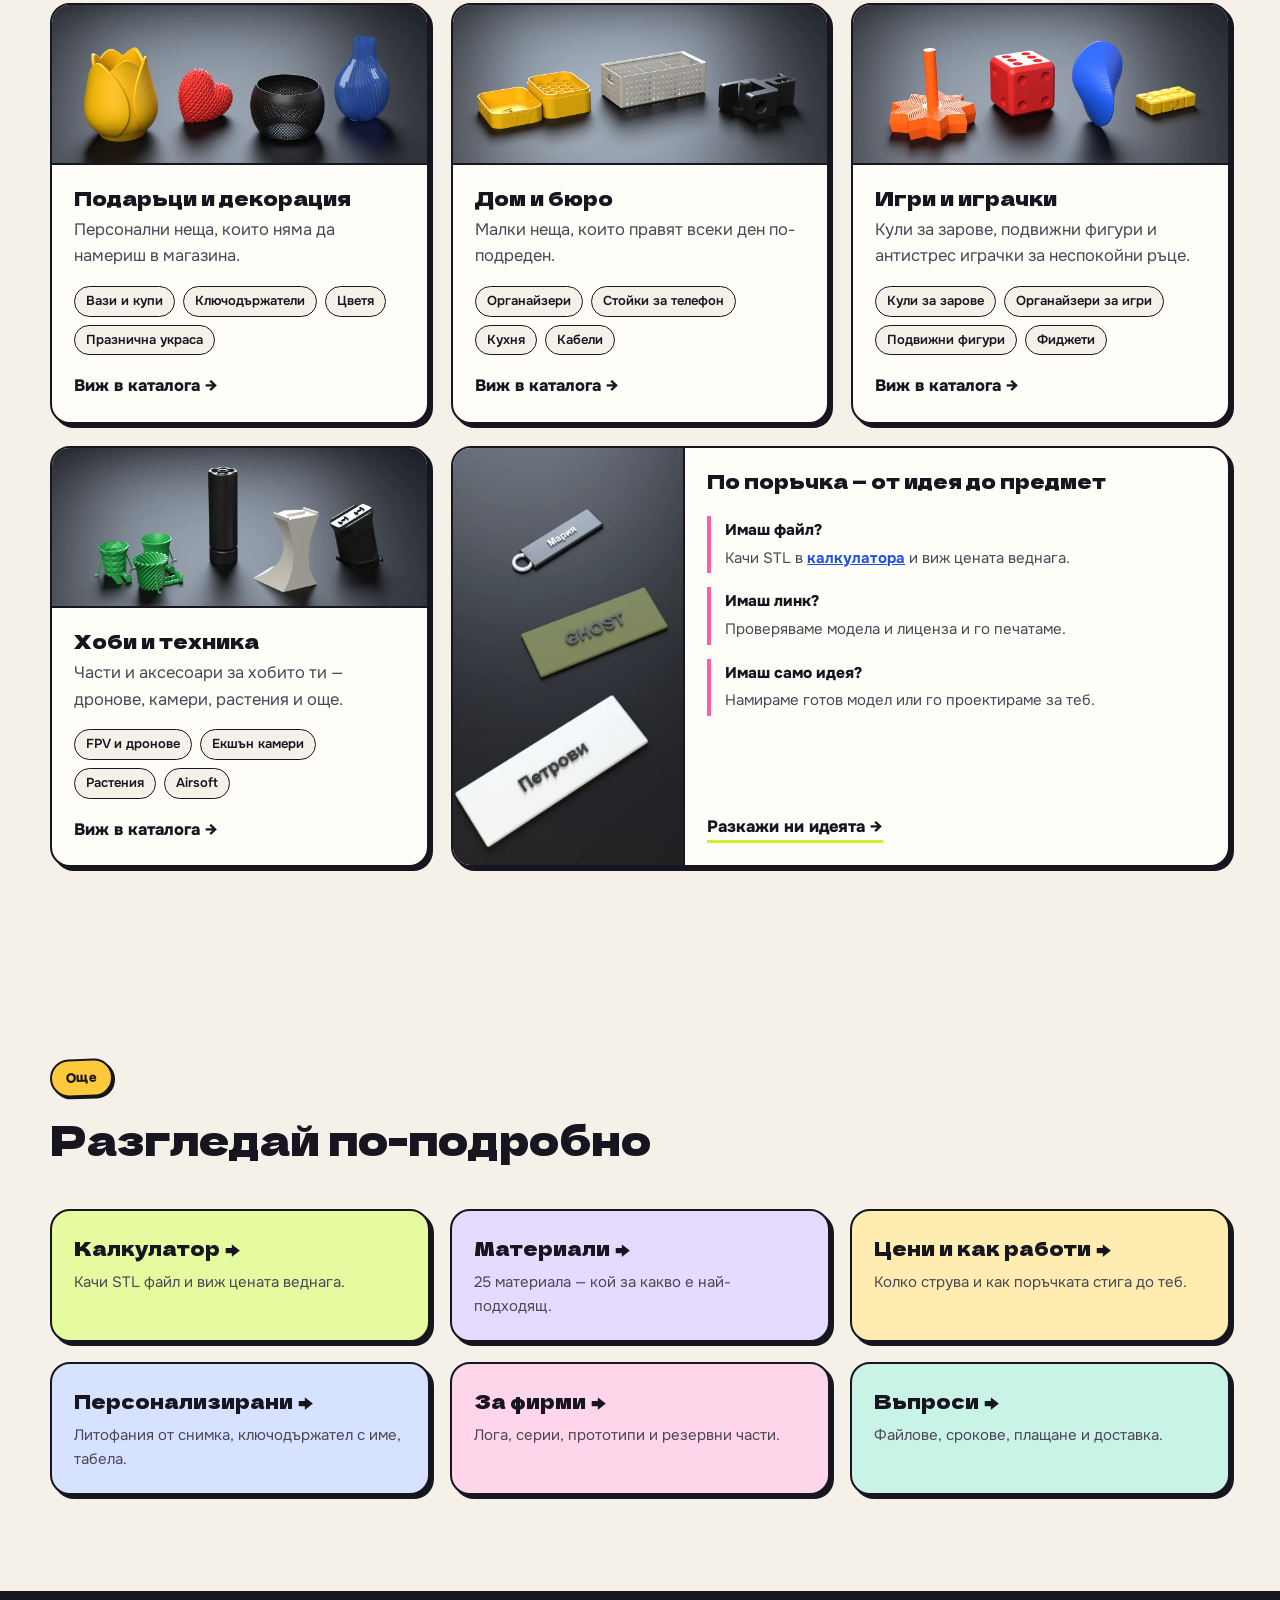
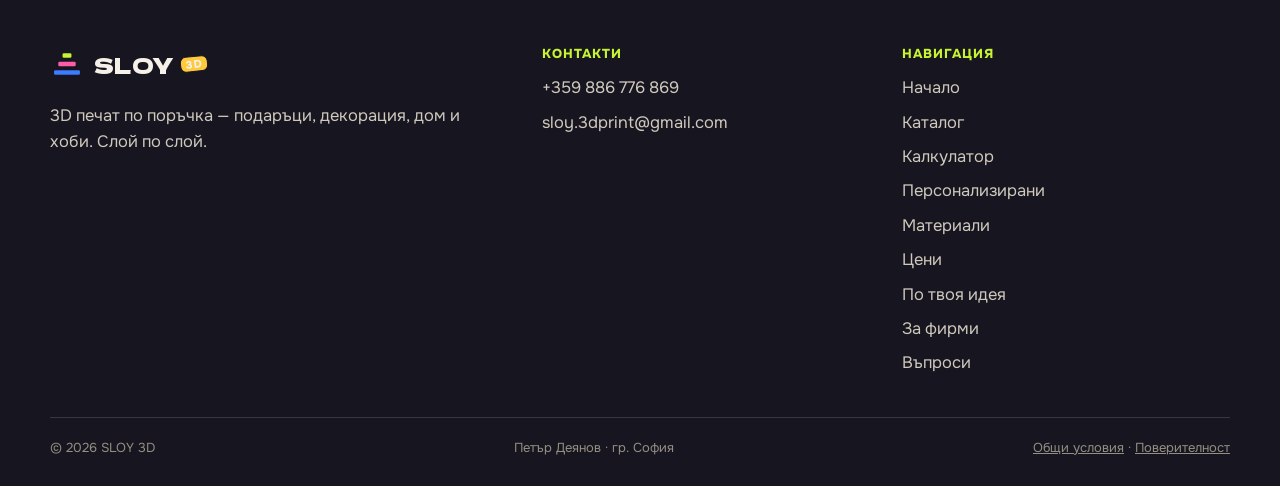
==== commit 987f6f2f: "Картинка при споделяне (og.png) и места за Instagram, TikTok и YouTube във футъра Co-Authored-By: Cl" ====
--- a/index.html
+++ b/index.html
@@ -4,6 +4,10 @@
   <meta charset="utf-8">
   <meta name="viewport" content="width=device-width, initial-scale=1">
   <link rel="canonical" href="https://sloy3d.pages.dev/">
+  <meta property="og:image" content="https://sloy3d.pages.dev/og.png">
+  <meta property="og:image:width" content="1200">
+  <meta property="og:image:height" content="630">
+  <meta name="twitter:card" content="summary_large_image">
   <script>if (location.hostname.endsWith('github.io')) location.replace('https://sloy3d.pages.dev' + location.pathname.replace(/^\/sloy3d/, '') + location.search + location.hash);</script>
   <script>try{var l=new URLSearchParams(location.search).get('lang')||localStorage.getItem('sloy-lang');if(l==='en'){document.documentElement.classList.add('i18n-hide');setTimeout(function(){document.documentElement.classList.remove('i18n-hide')},1500)}}catch(e){}</script>
   <title>SLOY 3D — 3D принтиране по поръчка | Подаръци, декорация, дом и хоби</title>
@@ -247,7 +251,10 @@
         <ul>
           <li><a data-phone href="#"><span data-label></span></a></li>
           <li><a data-email href="#"><span data-label></span></a></li>
+          <li><a data-instagram href="#" target="_blank" rel="noopener">Instagram</a></li>
           <li><a data-facebook href="#" target="_blank" rel="noopener">Facebook</a></li>
+          <li><a data-tiktok href="#" target="_blank" rel="noopener">TikTok</a></li>
+          <li><a data-youtube href="#" target="_blank" rel="noopener">YouTube</a></li>
           <li><a data-messenger href="#" target="_blank" rel="noopener">Messenger</a></li>
         </ul>
       </div>
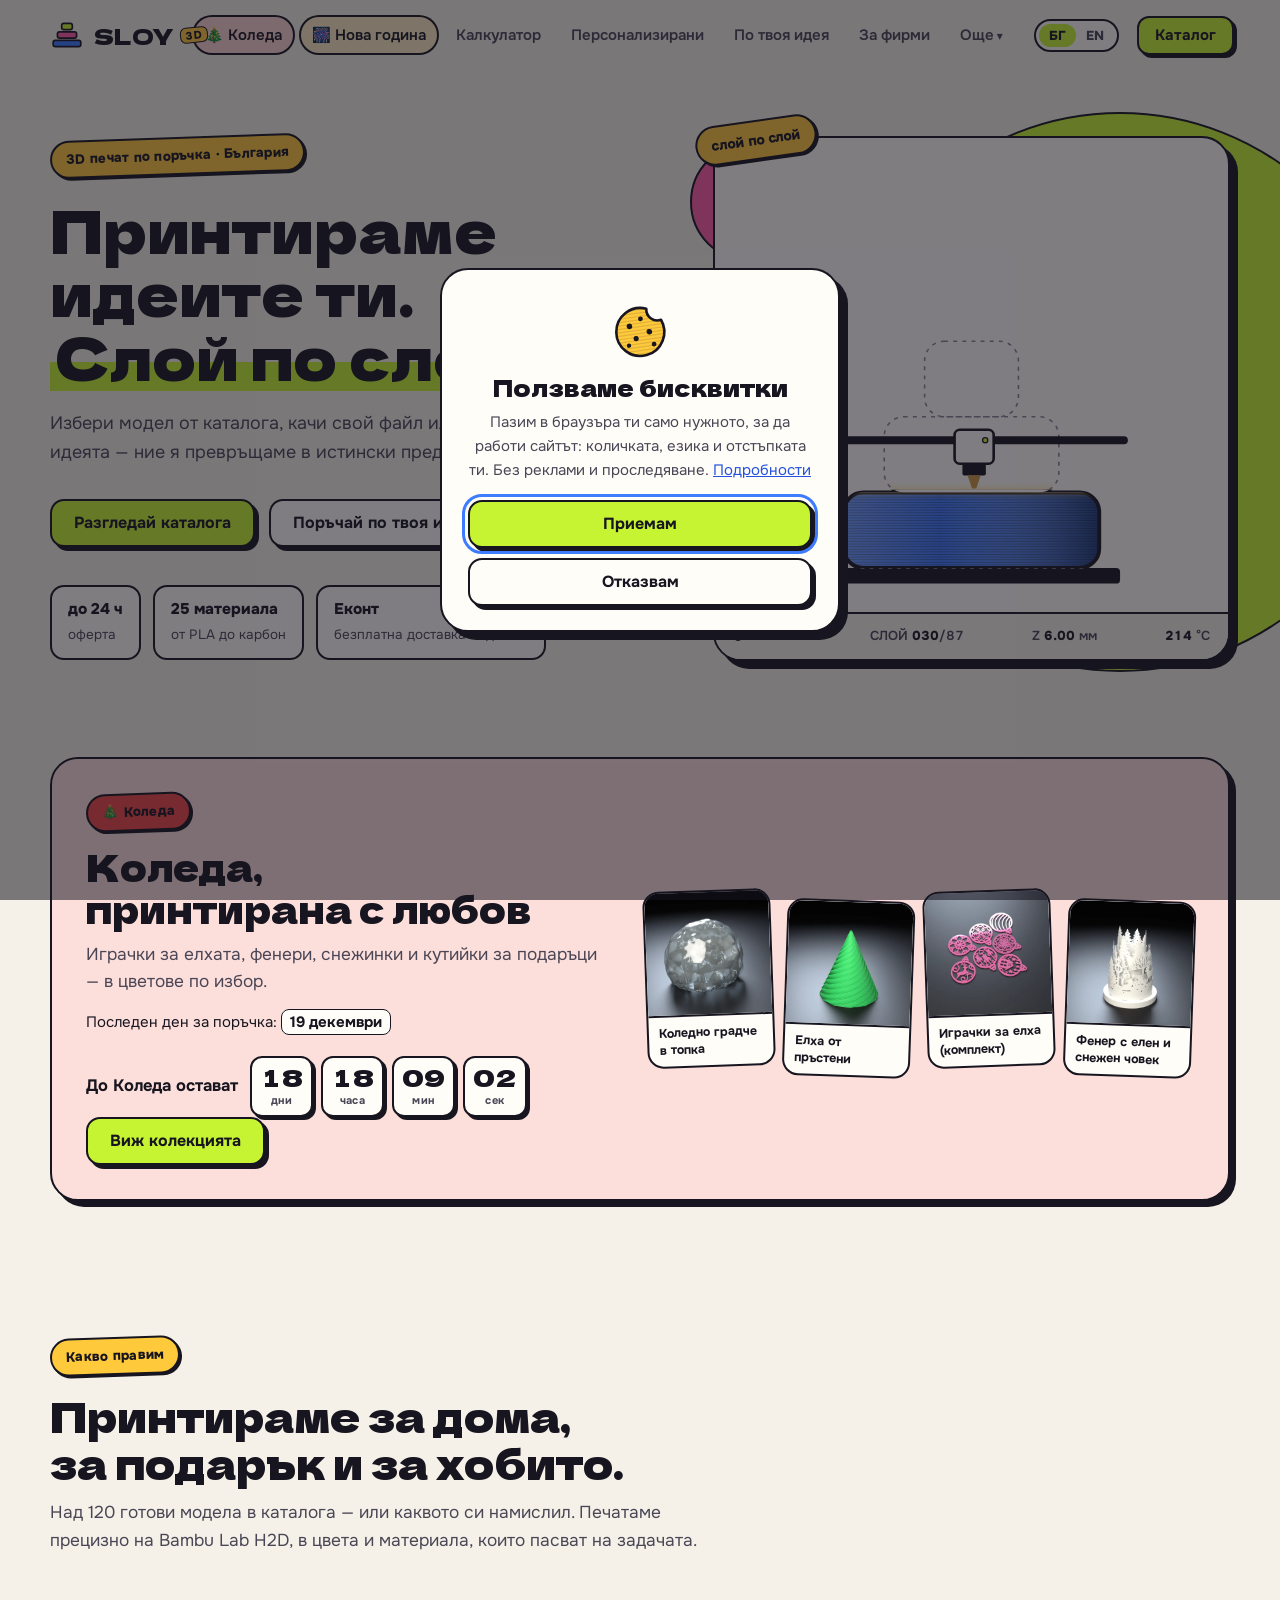
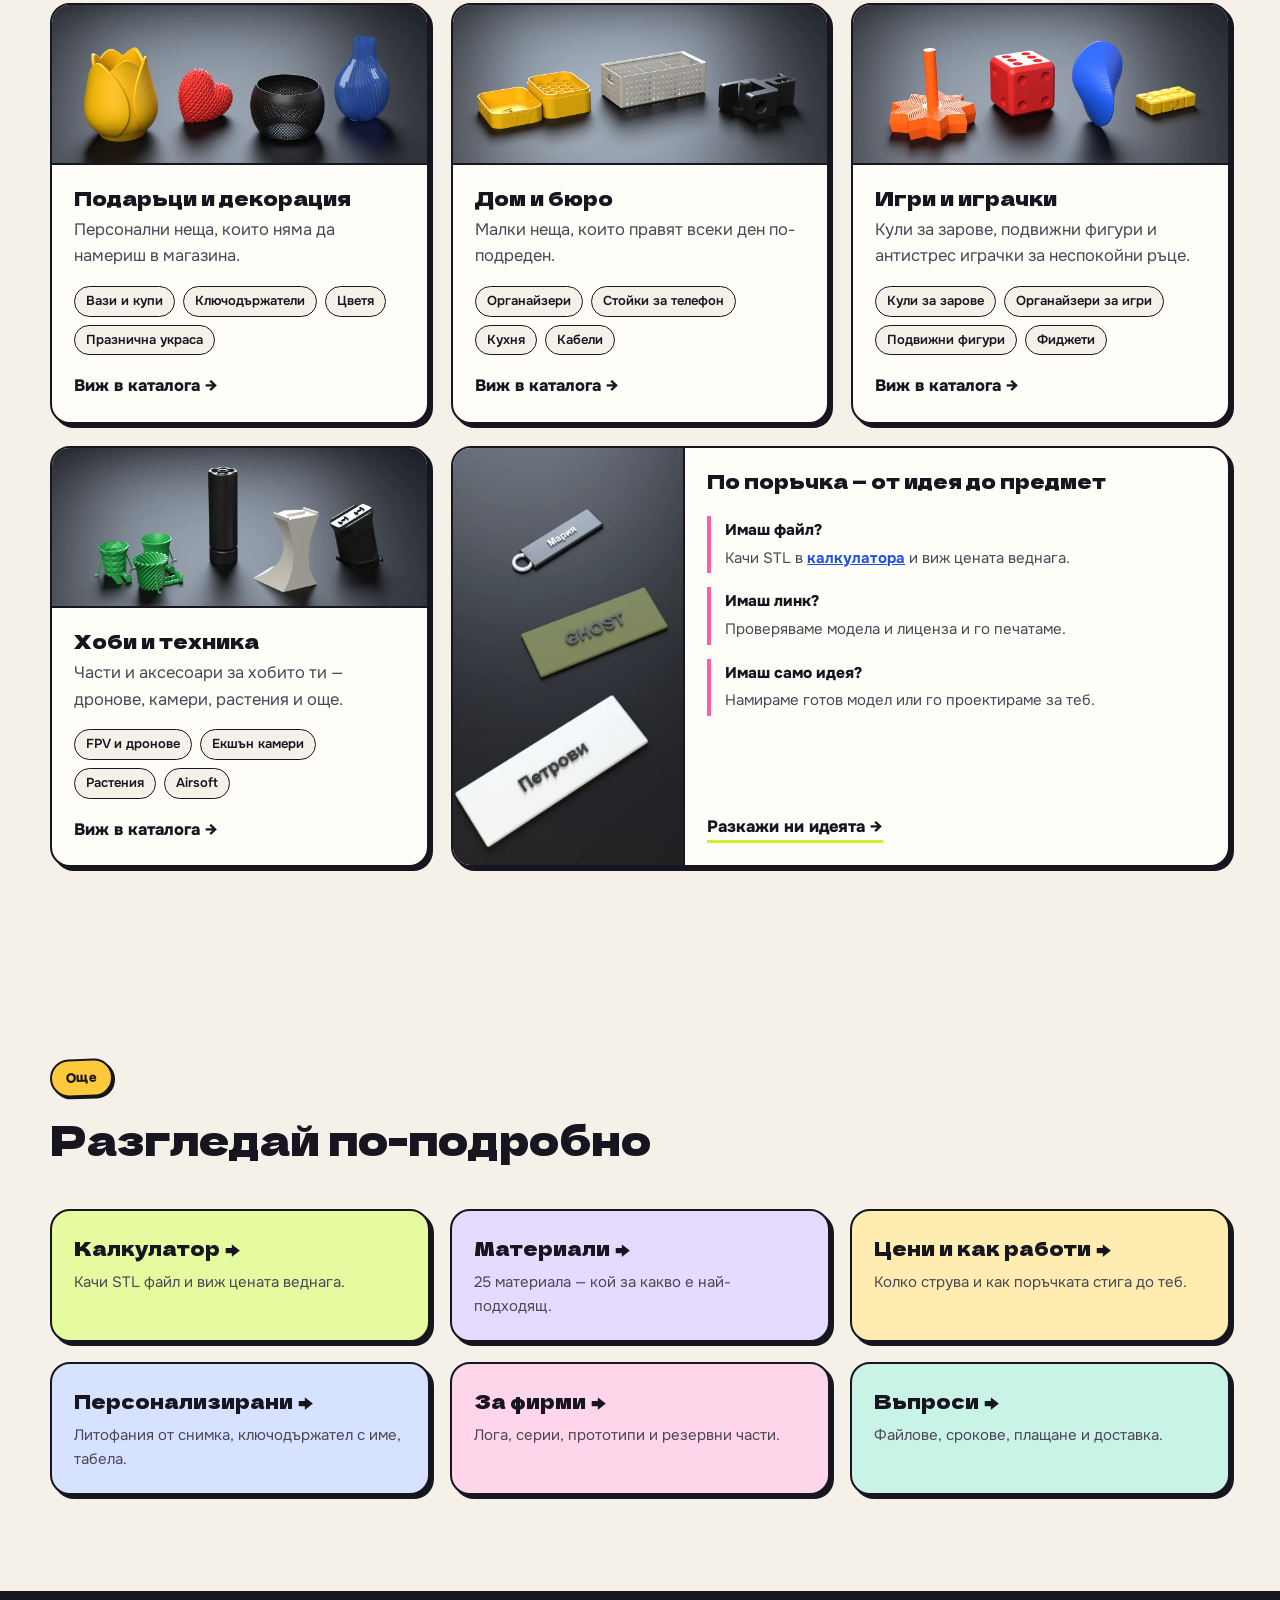
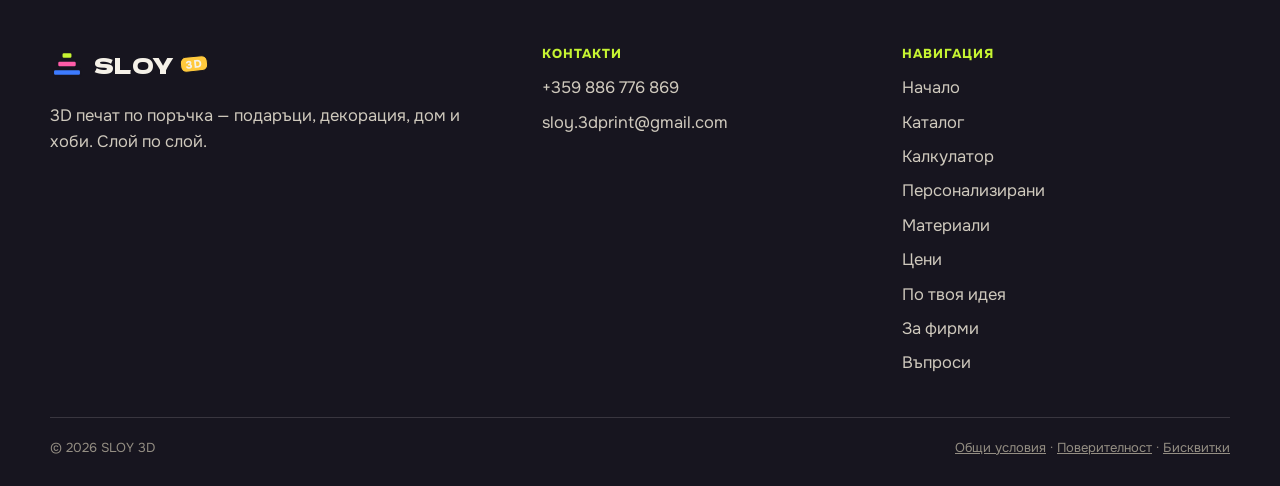
==== commit d6948936: "Прозорец за бисквитките; без име на продавача във футъра Co-Authored-By: Claude Opus 5.5 <noreply@an" ====
--- a/index.html
+++ b/index.html
@@ -276,7 +276,7 @@
     <div class="wrap footer-bottom">
       <span>© <span data-year>2026</span> SLOY 3D</span>
       <span data-company></span>
-      <span class="legal-links"><a href="obshti-usloviya.html">Общи условия</a> · <a href="poveritelnost.html">Поверителност</a></span>
+      <span class="legal-links"><a href="obshti-usloviya.html">Общи условия</a> · <a href="poveritelnost.html">Поверителност</a> · <a href="poveritelnost.html#biskvitki" data-cookie-settings>Бисквитки</a></span>
     </div>
   </footer>
 </body>
--- a/styles.css
+++ b/styles.css
@@ -500,6 +500,25 @@
 .promo-no { margin-top: 8px; padding: 4px; font: 600 14px var(--font-body); color: var(--ink-3); text-decoration: underline; background: none; border: 0; cursor: pointer; }
 .promo-no:hover { color: var(--ink); }
 .promo-done .btn { margin-top: 4px; }
+
+/* Бисквитки — питаме веднъж (script.js); над pop-up-а за отстъпка */
+.cookies { position: fixed; inset: 0; z-index: 260; display: grid; place-items: center; padding: 16px; }
+.cookies-backdrop { position: absolute; inset: 0; background: rgba(23, 21, 31, .55); animation: fade-in .25s ease; }
+.cookies-card {
+  position: relative; width: min(400px, 100%); max-height: calc(100dvh - 32px); overflow-y: auto;
+  padding: 28px 26px 24px; text-align: center;
+  background: var(--paper); border: 2px solid var(--ink); border-radius: 28px; box-shadow: 8px 8px 0 var(--ink);
+  animation: pop-in .4s cubic-bezier(.2, .9, .3, 1.25);
+}
+.cookies-ic { display: block; width: 64px; height: 64px; margin: 0 auto 12px; transform: rotate(-8deg); }
+.cookies-ic .dough { fill: var(--sun); }
+.cookies-ic .lines rect { fill: var(--ink); opacity: .13; }
+.cookies-ic .edge { fill: none; stroke: var(--ink); stroke-width: 2.6; stroke-linejoin: round; }
+.cookies-ic .chip { fill: var(--ink); }
+.cookies-card h2 { margin-bottom: 10px; font-size: 1.45rem; }
+.cookies-card p { margin-bottom: 18px; font-size: 15px; color: var(--ink-2); }
+.cookies-card p a { color: var(--link); }
+.cookies-btns { display: grid; gap: 10px; }
 .sum-discount { margin: 2px 0 0; font-weight: 800; color: var(--ok); }
 
 /* Експресна изработка, промокод, многоцветен печат */
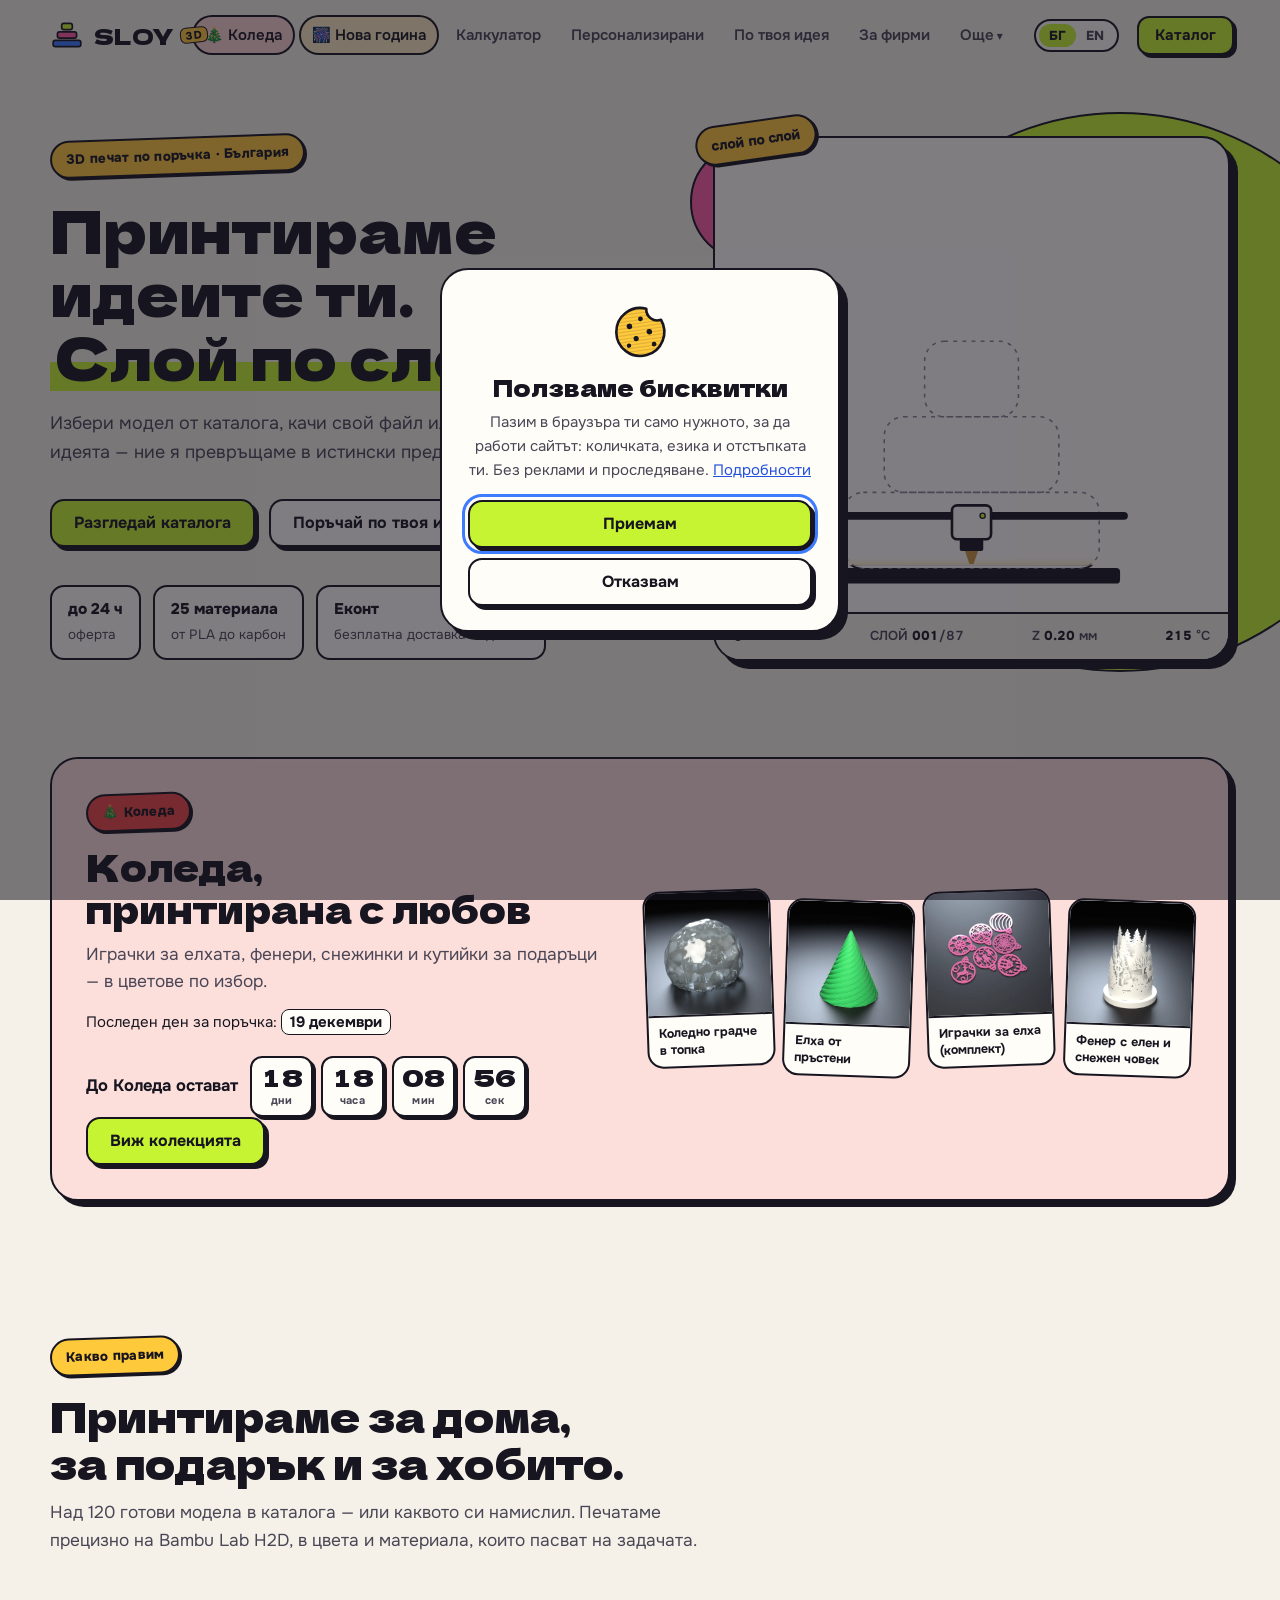
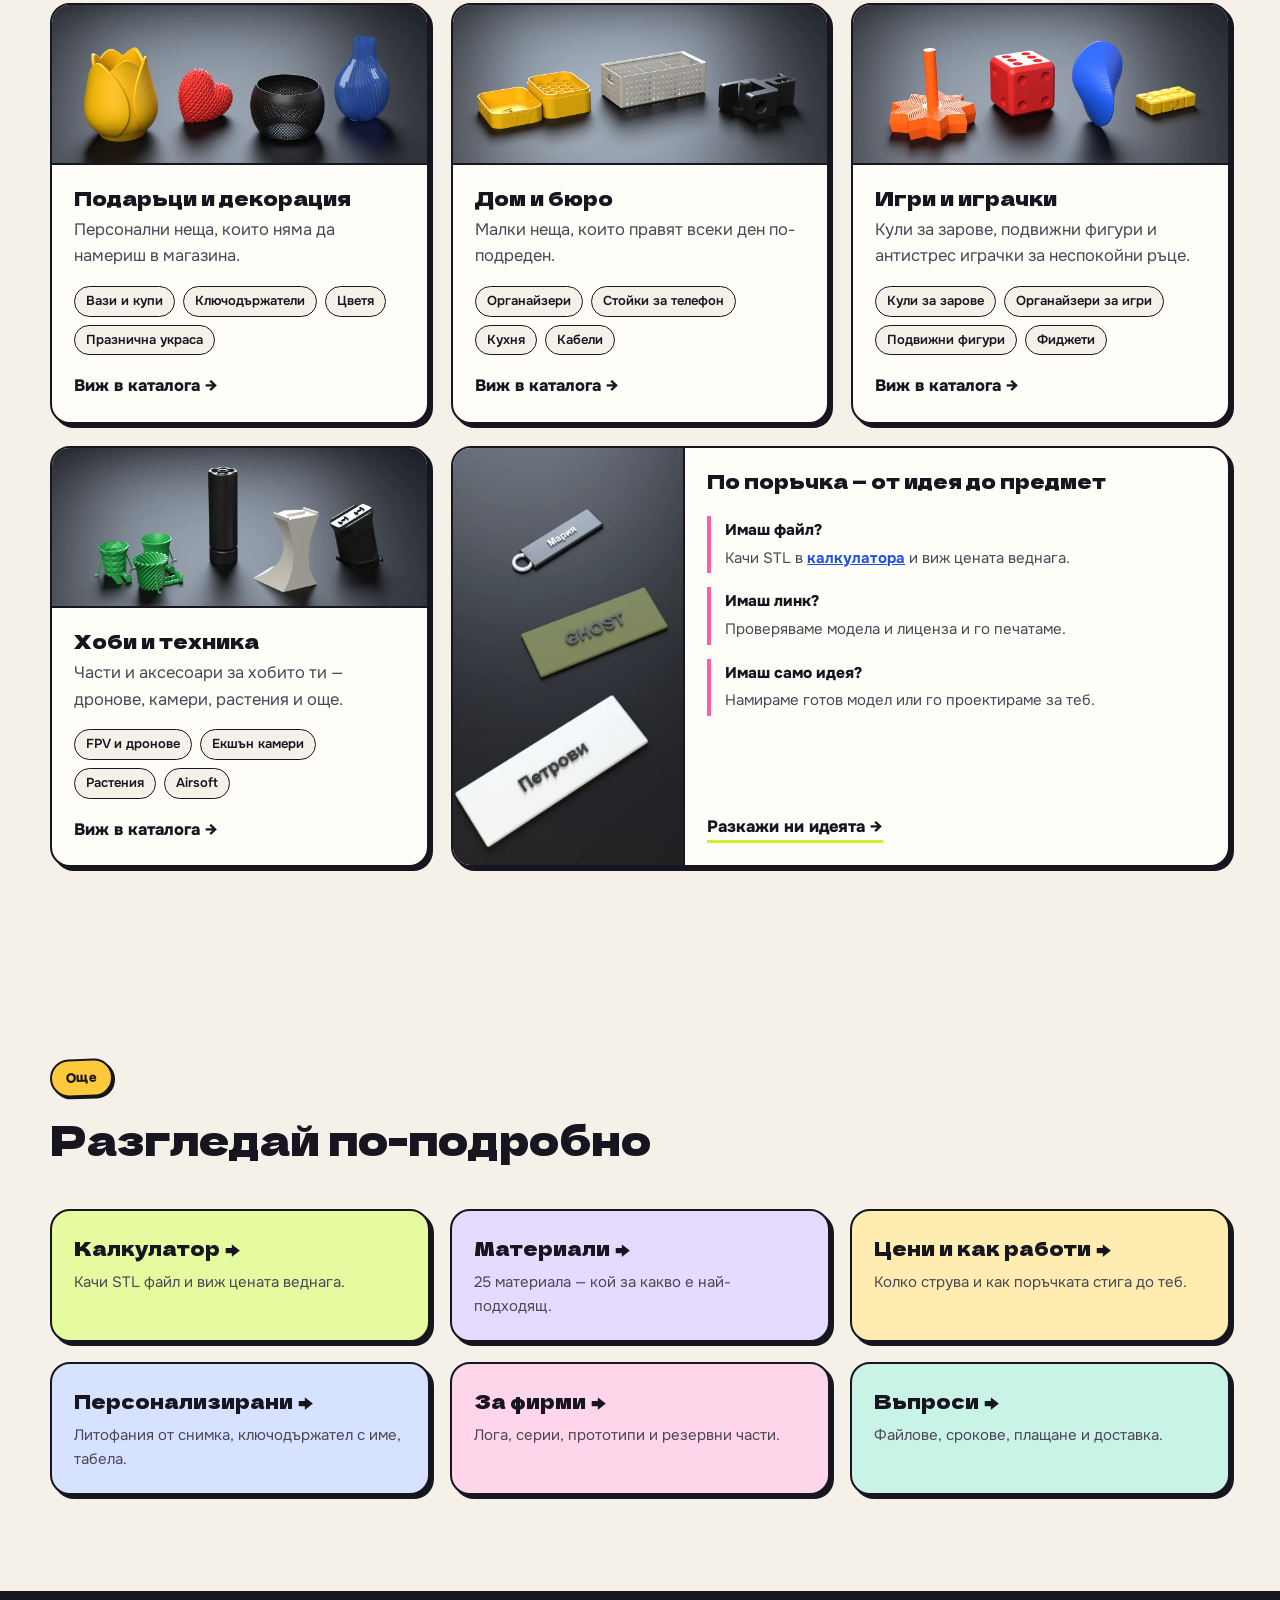
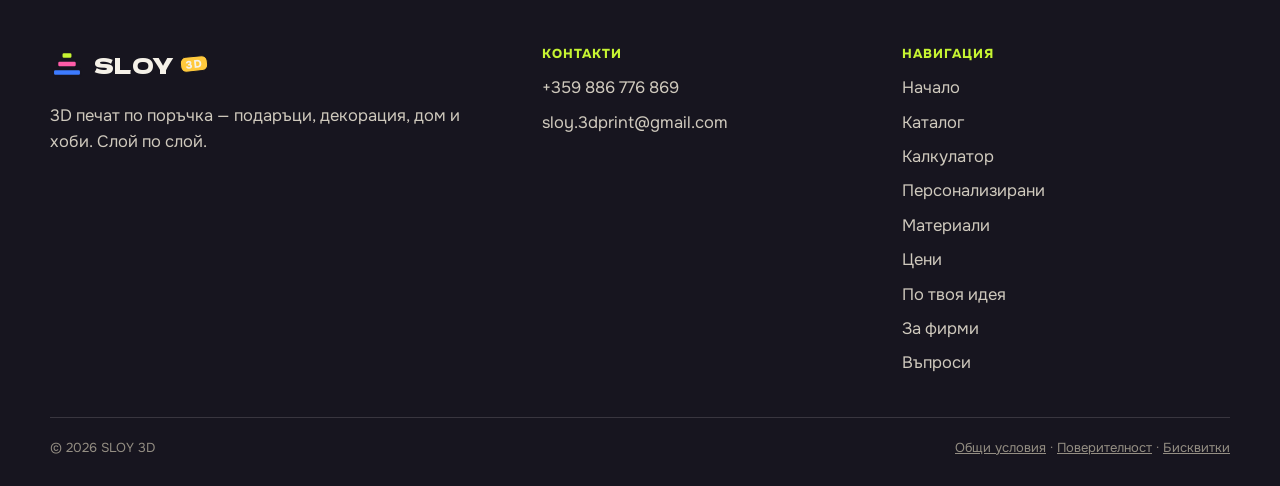
==== commit 335a2437: "Бисквитките излизат веднага, принтерът изчаква избора; заглавията във футъра са h2 Co-Authored-By: C" ====
--- a/index.html
+++ b/index.html
@@ -247,7 +247,7 @@
         <p class="footer-tag">3D печат по поръчка — подаръци, декорация, дом и хоби. Слой по слой.</p>
       </div>
       <div>
-        <h4>Контакти</h4>
+        <h2>Контакти</h2>
         <ul>
           <li><a data-phone href="#"><span data-label></span></a></li>
           <li><a data-email href="#"><span data-label></span></a></li>
@@ -259,7 +259,7 @@
         </ul>
       </div>
       <div>
-        <h4>Навигация</h4>
+        <h2>Навигация</h2>
         <ul>
           <li><a href="index.html">Начало</a></li>
           <li><a href="katalog.html">Каталог</a></li>
--- a/styles.css
+++ b/styles.css
@@ -423,7 +423,7 @@
 .site-footer { padding: 56px 0 28px; color: var(--bg); background: var(--ink); }
 .site-footer .brand-word { color: var(--bg); }
 .footer-grid { display: grid; grid-template-columns: 1.4fr 1fr 1fr; gap: 32px; }
-.footer-grid h4 { margin-bottom: 14px; font-family: var(--font-body); font-size: 13px; font-weight: 800; letter-spacing: .08em; text-transform: uppercase; color: var(--lime); }
+.footer-grid h2 { margin-bottom: 14px; font-family: var(--font-body); font-size: 13px; font-weight: 800; letter-spacing: .08em; text-transform: uppercase; color: var(--lime); }
 .footer-grid ul { list-style: none; padding: 0; display: grid; gap: 8px; }
 .footer-grid ul a { color: #cfc9bd; text-decoration: none; }
 .footer-grid ul a:hover { color: var(--lime); }
